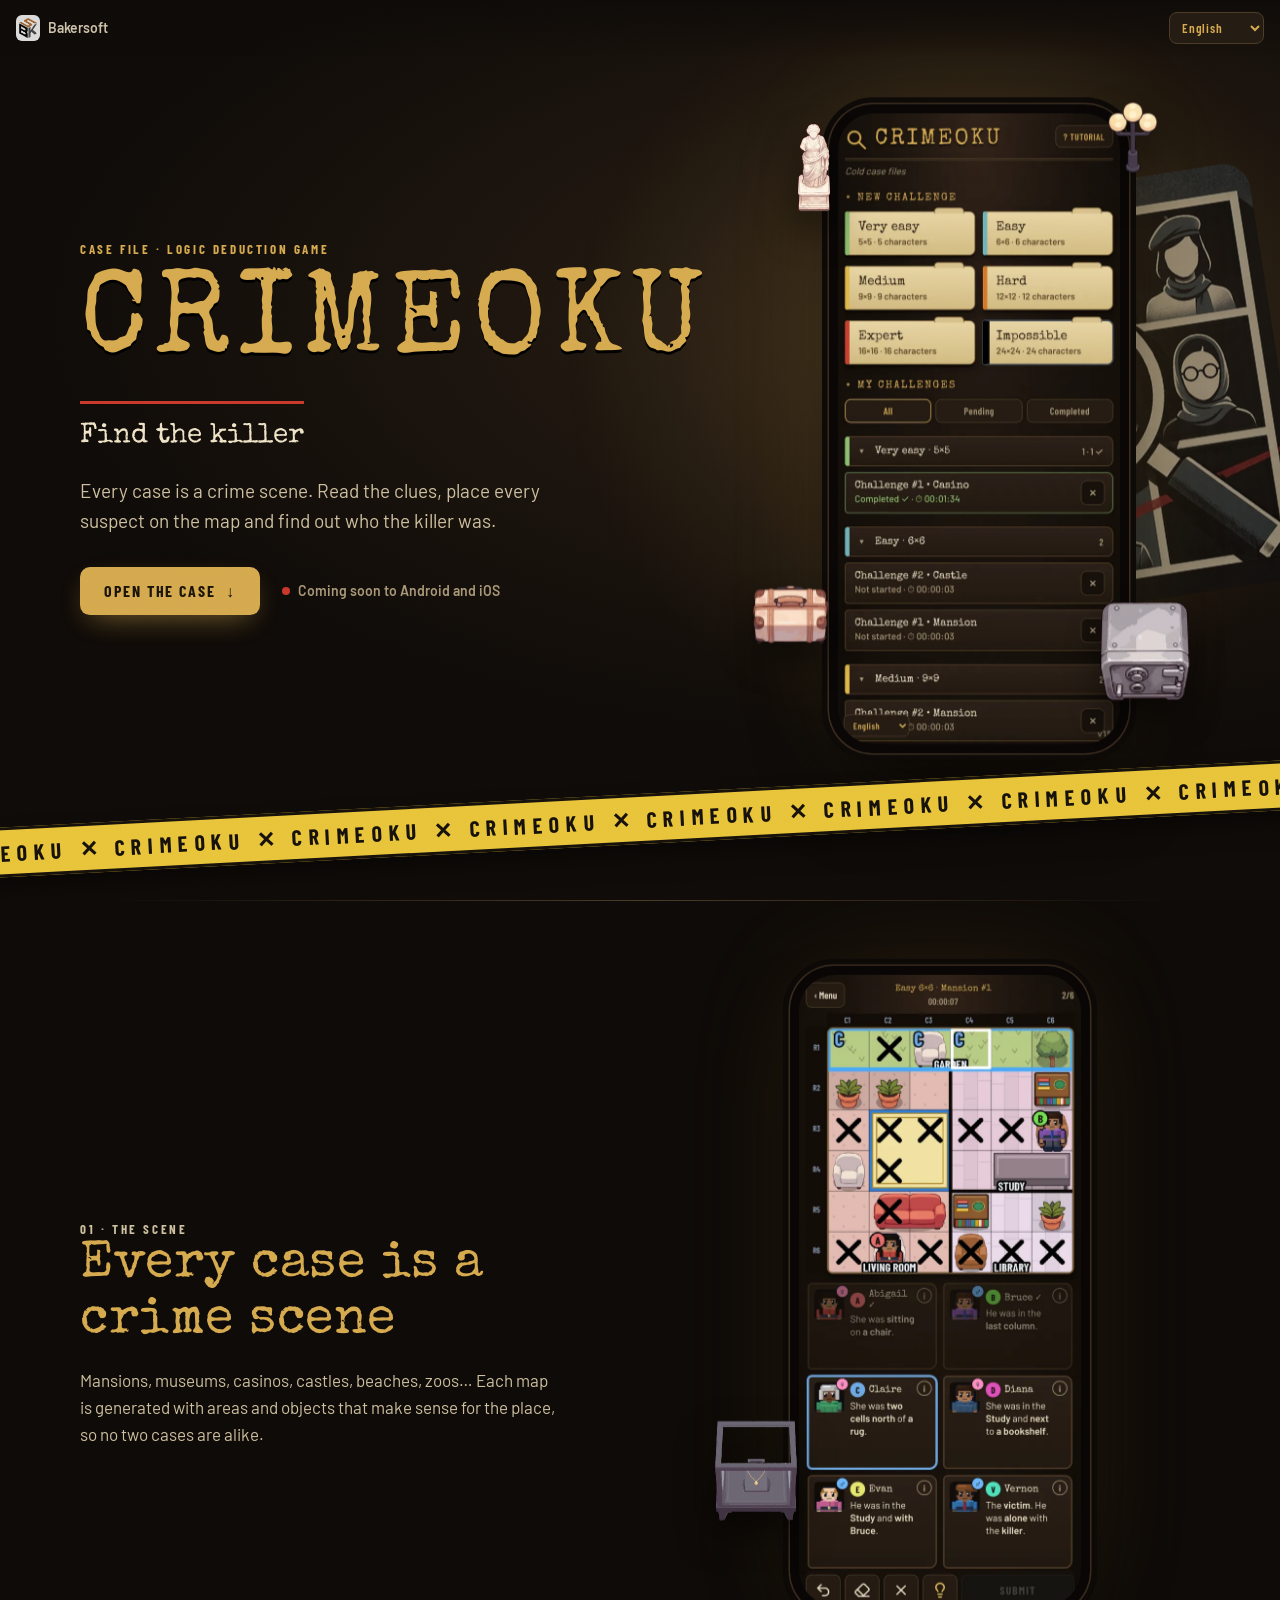
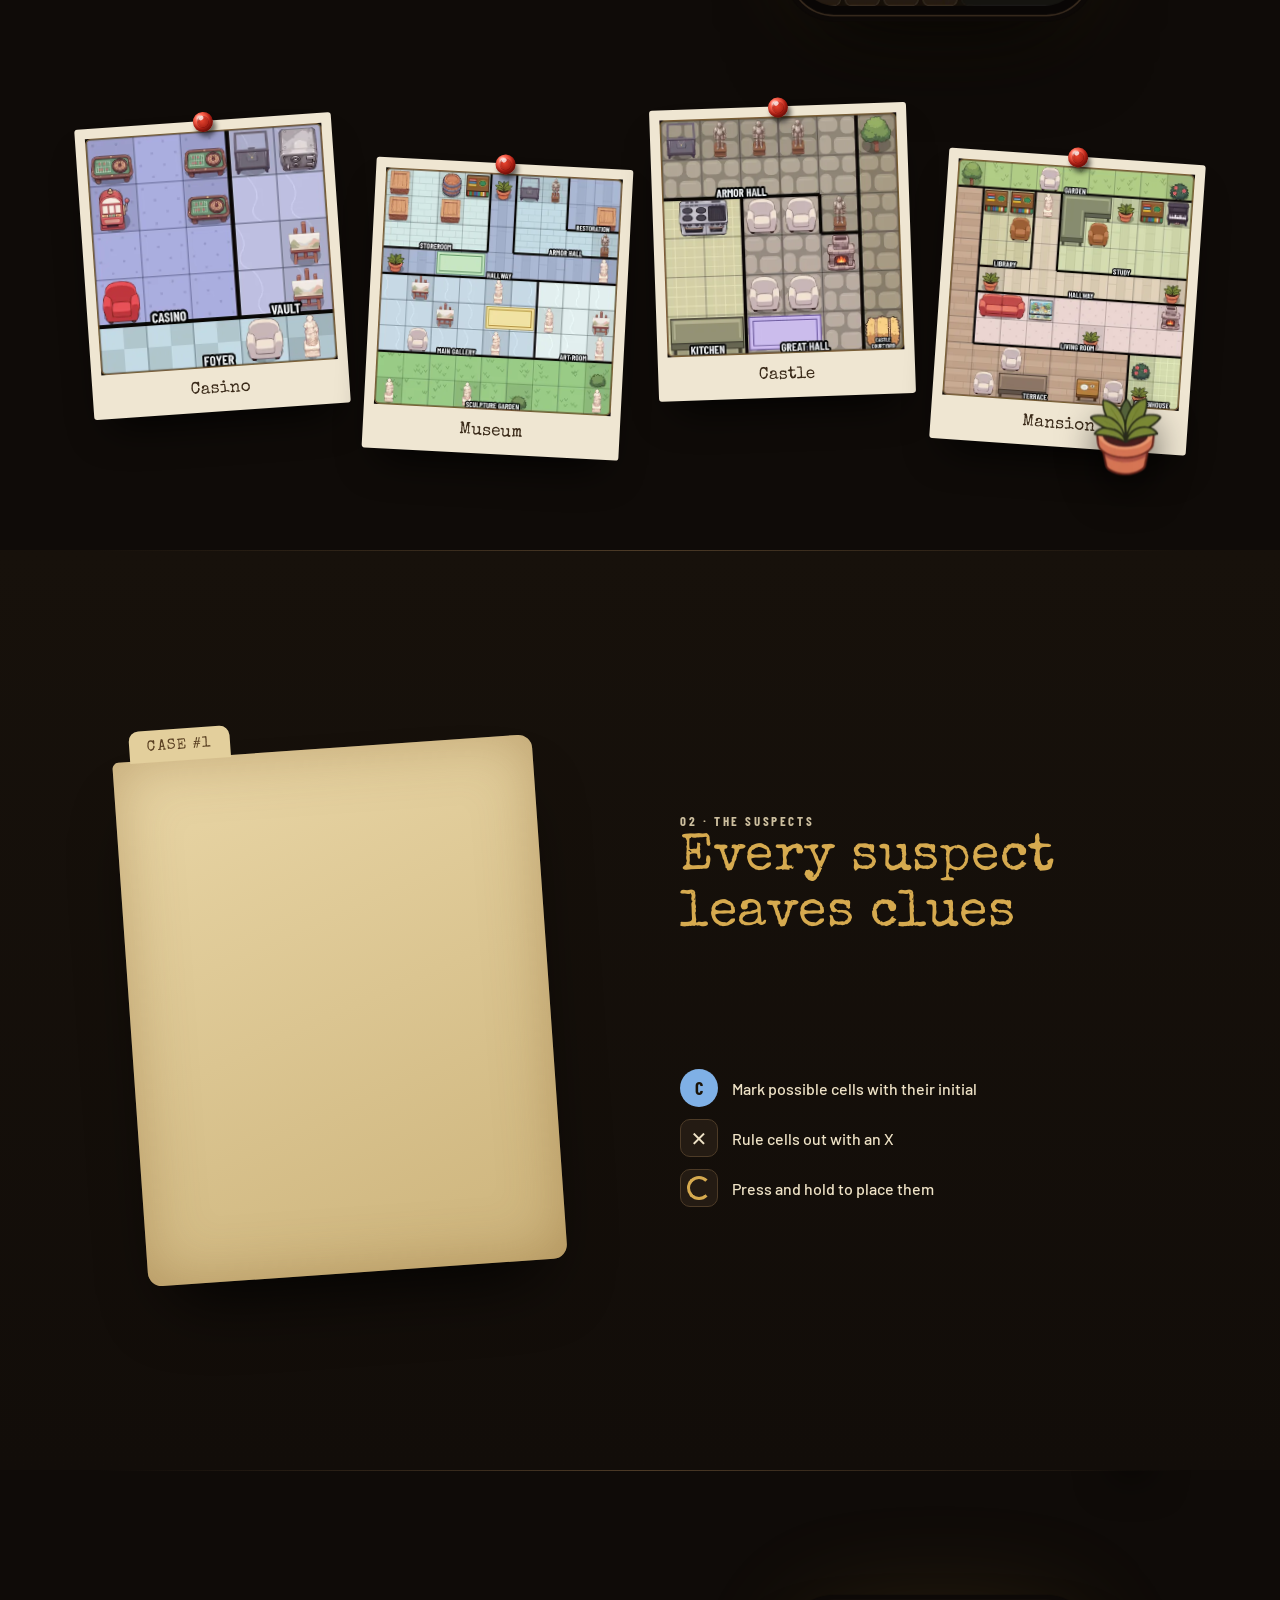
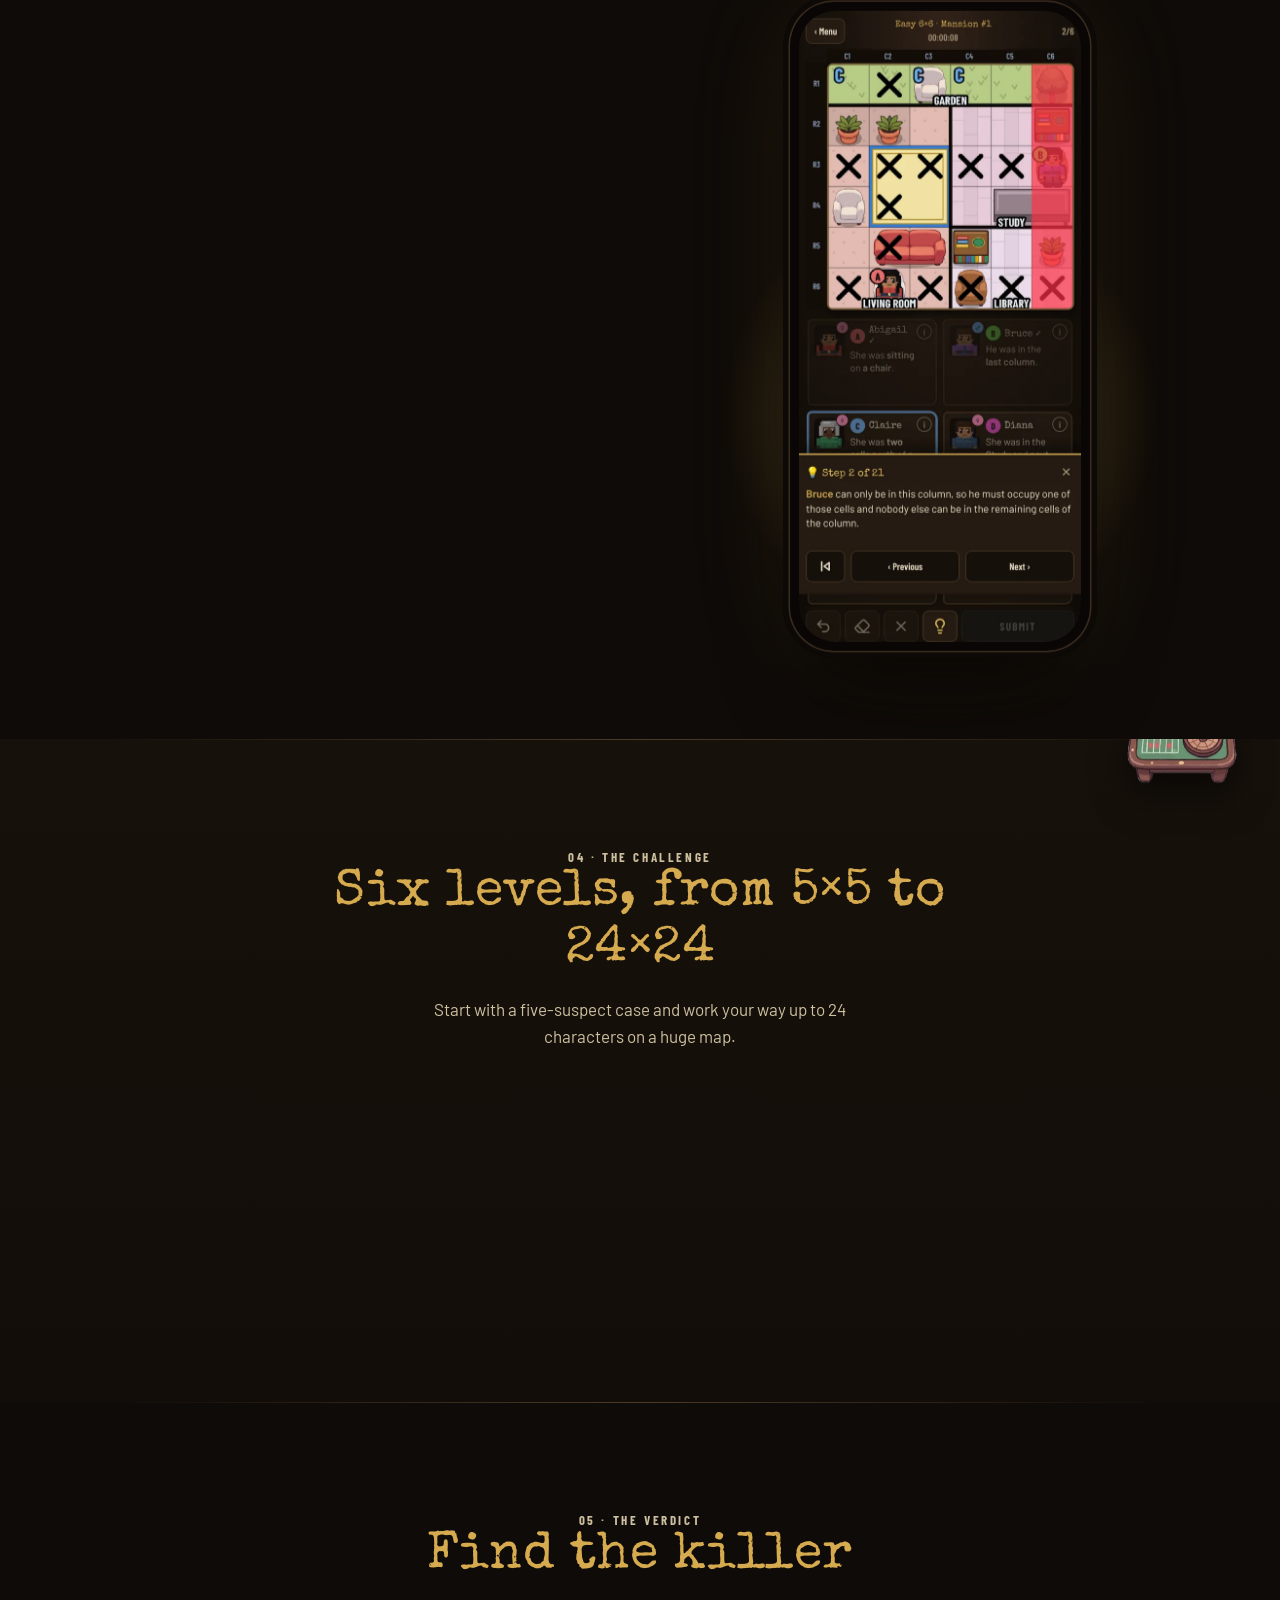
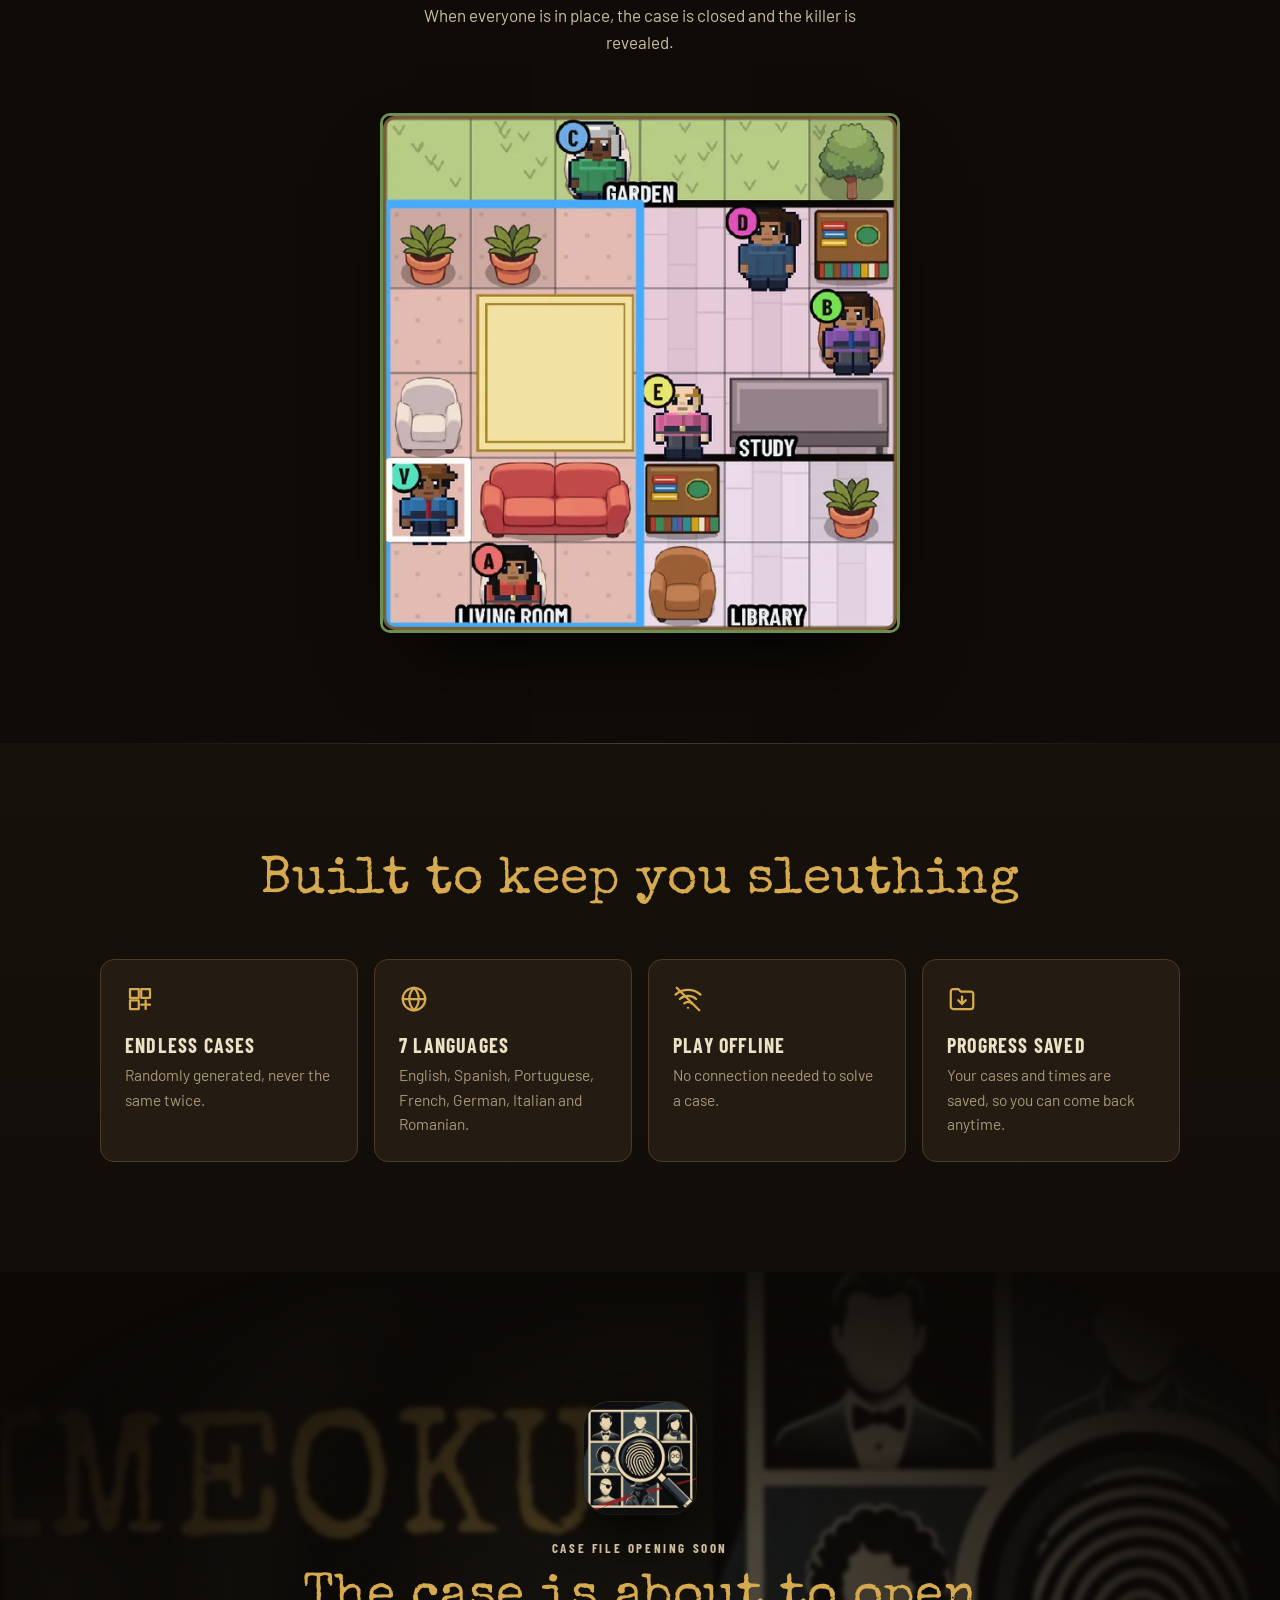
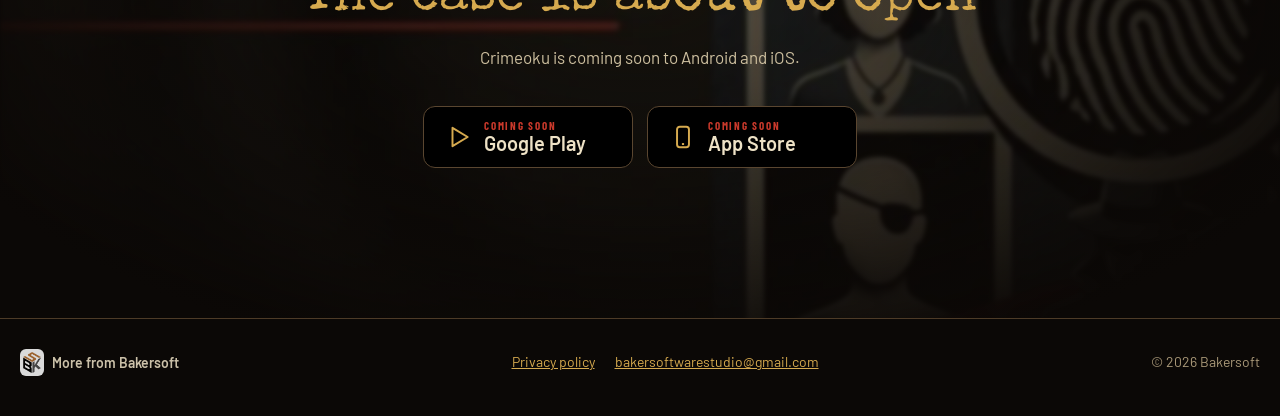
==== crimeoku/index.html @ b763c0f4 "Quitar viewport-fit=cover (probar que Safari no deje el contenido bajo la zona de la cámara) Co-Auth" ====
<!doctype html>
<html lang="en" data-tk="t.land">
<head>
<meta charset="utf-8">
<meta name="viewport" content="width=device-width,initial-scale=1,minimum-scale=1,maximum-scale=1,user-scalable=no">
<title>Crimeoku — Find the killer</title>
<meta name="description" content="Crimeoku is a logic deduction game: every case is a crime scene. Read the clues, place every suspect on the map and find the killer. Coming soon to Android and iOS.">
<meta name="theme-color" content="#0f0b08">
<meta property="og:title" content="Crimeoku — Find the killer">
<meta property="og:description" content="A logic deduction game where every case is a crime scene. Coming soon to Android and iOS.">
<meta property="og:image" content="https://baker-software-studio.github.io/img/crimeoku-banner-clean.jpg">
<meta property="og:type" content="website">
<link rel="icon" href="../img/crimeoku-icon-64.png" type="image/png">
<link rel="apple-touch-icon" href="../img/crimeoku-icon.png">
<link rel="preconnect" href="https://fonts.googleapis.com">
<link rel="preconnect" href="https://fonts.gstatic.com" crossorigin>
<link href="https://fonts.googleapis.com/css2?family=Special+Elite&family=Barlow:wght@400;500;600&family=Barlow+Condensed:wght@600;700&display=swap" rel="stylesheet">
<link rel="stylesheet" href="landing.css?v=13">
<script src="i18n.js"></script>
<script src="../lang.js"></script>
</head>
<body>

<header class="bar">
  <a class="home" href="../"><img src="../img/bakersoft-cube-256.png" width="22" height="26" alt="">Bakersoft</a>
  <select id="selLang" class="lang" aria-label="Language / Idioma"></select>
</header>

<!-- ============ PORTADA ============ -->
<section class="hero" id="top">
  <div class="px glow" data-depth="-.15" aria-hidden="true"></div>
  <div class="hero-in">
    <div class="hero-copy">
      <p class="kick rv" data-k="h.kick">Case file · Logic deduction game</p>
      <h1 class="logo rv" style="--d:.1s">CRIMEOKU</h1>
      <p class="slogan rv" style="--d:.2s" data-k="cr.tag">Find the killer</p>
      <p class="lead rv" style="--d:.3s" data-k="h.lead">Every case is a crime scene. Read the clues, place every suspect on the map and find out who the killer was.</p>
      <div class="hero-act rv" style="--d:.4s">
        <a class="btn gold" href="#scene"><span data-k="h.cta">Open the case</span> <span aria-hidden="true">↓</span></a>
        <span class="soon-dot" data-k="h.soon">Coming soon to Android and iOS</span>
      </div>
    </div>
    <div class="hero-art">
      <div class="px" data-depth=".12"><img class="art rv z" src="img/icon-art.webp" width="512" height="512" alt=""></div>
      <div class="px" data-depth="-.06"><div class="phone rv up" style="--d:.15s"><img data-img="img/{l}/menu.webp" width="390" height="844" alt="Crimeoku"></div></div>
      <div class="px fl f1" data-depth=".45" aria-hidden="true"><img class="rv drop" style="--d:.5s" src="img/spr/estatua.webp" alt=""></div>
      <div class="px fl f2" data-depth=".3" aria-hidden="true"><img class="rv drop" style="--d:.65s" src="img/spr/cajafuerte.webp" alt=""></div>
      <div class="px fl f3" data-depth=".6" aria-hidden="true"><img class="rv drop" style="--d:.8s" src="img/spr/maleta.webp" alt=""></div>
      <div class="px fl f4" data-depth=".25" aria-hidden="true"><img class="rv drop" style="--d:.95s" src="img/spr/farol.webp?v=3" alt=""></div>
    </div>
  </div>
  <div class="px tape-wrap" data-depth=".08" aria-hidden="true"><div class="tape"><div class="tape-run"><span>CRIMEOKU ✕ CRIMEOKU ✕ CRIMEOKU ✕ CRIMEOKU ✕ CRIMEOKU ✕ CRIMEOKU ✕ CRIMEOKU ✕ CRIMEOKU ✕ </span><span>CRIMEOKU ✕ CRIMEOKU ✕ CRIMEOKU ✕ CRIMEOKU ✕ CRIMEOKU ✕ CRIMEOKU ✕ CRIMEOKU ✕ CRIMEOKU ✕ </span></div></div></div>
</section>

<!-- ============ 01 · LA ESCENA ============ -->
<section class="sec" id="scene">
  <div class="split">
    <div class="copy">
      <p class="num rv" data-k="s1.k">01 · The scene</p>
      <h2 class="rv" style="--d:.1s" data-k="s1.h">Every case is a crime scene</h2>
      <p class="rv" style="--d:.2s" data-k="s1.p">Mansions, museums, casinos, castles, beaches, zoos… Each map is generated with areas and objects that make sense for the place, so no two cases are alike.</p>
    </div>
    <div class="visual">
      <div class="px" data-depth="-.05"><div class="phone rv r"><img data-img="img/{l}/play.webp" width="390" height="844" alt="" loading="lazy"></div></div>
      <div class="px fl f5" data-depth=".4" aria-hidden="true"><img class="rv drop" style="--d:.3s" src="img/spr/vitrina.webp" alt=""></div>
      <div class="px fl f6" data-depth=".55" aria-hidden="true"><img class="rv drop" style="--d:.45s" src="img/spr/planta.webp" alt=""></div>
    </div>
  </div>

  <div class="board-wall">
    <svg class="thread" aria-hidden="true"><path pathLength="1"/><path pathLength="1"/><path pathLength="1"/></svg>
    <figure class="px polaroid p1" data-depth=".08"><div class="rv drop"><i class="pin"></i><img data-img="img/{l}/venue-casino.webp" width="480" height="480" alt="" loading="lazy"><figcaption data-k="v0">Casino</figcaption></div></figure>
    <figure class="px polaroid p2" data-depth="-.04"><div class="rv drop" style="--d:.12s"><i class="pin"></i><img data-img="img/{l}/venue-museo.webp" width="480" height="480" alt="" loading="lazy"><figcaption data-k="v1">Museum</figcaption></div></figure>
    <figure class="px polaroid p3" data-depth=".12"><div class="rv drop" style="--d:.24s"><i class="pin"></i><img data-img="img/{l}/venue-castillo.webp" width="480" height="480" alt="" loading="lazy"><figcaption data-k="v2">Castle</figcaption></div></figure>
    <figure class="px polaroid p4" data-depth="-.02"><div class="rv drop" style="--d:.36s"><i class="pin"></i><img data-img="img/{l}/venue-mansion9.webp" width="480" height="480" alt="" loading="lazy"><figcaption data-k="v3">Mansion</figcaption></div></figure>
  </div>
</section>

<!-- ============ 02 · LOS SOSPECHOSOS ============ -->
<section class="sec dark" id="suspects">
  <div class="split rev">
    <div class="copy">
      <p class="num rv" data-k="s2.k">02 · The suspects</p>
      <h2 class="rv" style="--d:.1s" data-k="s2.h">Every suspect leaves clues</h2>
      <p class="rv" style="--d:.2s" data-k="s2.p">Each character has their own clues. Place them on the map: nobody shares a row or a column, and the victim was alone with the killer.</p>
      <ul class="notes">
        <li class="rv l" style="--d:.3s"><b class="ini">C</b><span data-k="n1">Mark possible cells with their initial</span></li>
        <li class="rv l" style="--d:.42s"><b class="ex">✕</b><span data-k="n2">Rule cells out with an X</span></li>
        <li class="rv l" style="--d:.54s"><b class="hold"></b><span data-k="n3">Press and hold to place them</span></li>
      </ul>
    </div>
    <div class="visual folder-wrap">
      <div class="folder rv z" aria-hidden="true"><span class="folder-tab">CASE #1</span></div>
      <div class="px cardx c1" data-depth=".1"><img class="rv r" style="--d:.15s" data-img="img/{l}/card-0.webp" width="346" height="250" alt="" loading="lazy"></div>
      <div class="px cardx c2" data-depth=".22"><img class="rv l" style="--d:.3s" data-img="img/{l}/card-1.webp" width="346" height="250" alt="" loading="lazy"></div>
      <div class="px cardx c3" data-depth=".34"><img class="rv r" style="--d:.45s" data-img="img/{l}/card-2.webp" width="346" height="250" alt="" loading="lazy"></div>
      <div class="px cardx c4" data-depth=".46"><img class="rv l" style="--d:.6s" data-img="img/{l}/card-3.webp" width="346" height="250" alt="" loading="lazy"></div>
    </div>
  </div>
</section>

<!-- ============ 03 · EL RAZONAMIENTO ============ -->
<section class="sec" id="reasoning">
  <div class="split">
    <div class="copy">
      <p class="num rv" data-k="s3.k">03 · The reasoning</p>
      <h2 class="rv" style="--d:.1s" data-k="s3.h">Deduce, don’t guess</h2>
      <p class="rv" style="--d:.2s" data-k="s3.p">Every case has a single solution you can reach by logic alone. If you get stuck, the step-by-step hints show you the reasoning, one deduction at a time.</p>
    </div>
    <div class="visual">
      <div class="px bulb-glow" data-depth="-.2" aria-hidden="true"></div>
      <div class="px" data-depth="-.04"><div class="phone rv up"><img data-img="img/{l}/hint.webp" width="390" height="844" alt="" loading="lazy"></div></div>
      <div class="px fl f7" data-depth=".5" aria-hidden="true"><img class="rv drop" style="--d:.3s" src="img/spr/microscopio.webp" alt=""></div>
      <div class="px fl f8" data-depth=".35" aria-hidden="true"><img class="rv drop" style="--d:.45s" src="img/spr/caballete.webp" alt=""></div>
    </div>
  </div>
</section>

<!-- ============ 04 · EL DESAFÍO ============ -->
<section class="sec dark" id="levels">
  <div class="center-copy">
    <p class="num rv" data-k="s4.k">04 · The challenge</p>
    <h2 class="rv" style="--d:.1s" data-k="s4.h">Six levels, from 5×5 to 24×24</h2>
    <p class="rv" style="--d:.2s" data-k="s4.p">Start with a five-suspect case and work your way up to 24 characters on a huge map.</p>
  </div>
  <div class="levels">
    <div class="lv rv up" style="--lc:#8cbf6f;--d:.05s"><b data-k="lv0">Very easy</b><small data-k="lv0.s">5×5 · 5 characters</small></div>
    <div class="lv rv up" style="--lc:#6fb3b8;--d:.15s"><b data-k="lv1">Easy</b><small data-k="lv1.s">6×6 · 6 characters</small></div>
    <div class="lv rv up" style="--lc:#e0b84a;--d:.25s"><b data-k="lv2">Medium</b><small data-k="lv2.s">9×9 · 9 characters</small></div>
    <div class="lv rv up" style="--lc:#d4772b;--d:.35s"><b data-k="lv3">Hard</b><small data-k="lv3.s">12×12 · 12 characters</small></div>
    <div class="lv rv up" style="--lc:#c8402f;--d:.45s"><b data-k="lv4">Expert</b><small data-k="lv4.s">16×16 · 16 characters</small></div>
    <div class="lv rv up" style="--lc:#000;--d:.55s"><b data-k="lv5">Impossible</b><small data-k="lv5.s">24×24 · 24 characters</small></div>
  </div>
  <div class="px fl f9" data-depth=".5" aria-hidden="true"><img class="rv drop" src="img/spr/tragamonedas.webp" alt=""></div>
  <div class="px fl f10" data-depth=".3" aria-hidden="true"><img class="rv drop" style="--d:.2s" src="img/spr/ruleta.webp" alt=""></div>
  <div class="px fl f11" data-depth=".4" aria-hidden="true"><img class="rv drop" style="--d:.35s" src="img/spr/armadura.webp" alt=""></div>
</section>

<!-- ============ 05 · EL VEREDICTO ============ -->
<section class="sec" id="verdict">
  <div class="center-copy">
    <p class="num rv" data-k="s5.k">05 · The verdict</p>
    <h2 class="rv" style="--d:.1s" data-k="s5.h">Find the killer</h2>
    <p class="rv" style="--d:.2s" data-k="s5.p">When everyone is in place, the case is closed and the killer is revealed.</p>
  </div>
  <div class="verdict rv z" id="verdictBox">
    <img class="vboard" data-img="img/{l}/board-full.webp" width="600" height="600" alt="" loading="lazy">
    <div class="killer"><small data-k="st.killer">The killer was</small><b data-k="st.name">Abigail</b></div>
    <div class="stamp"><span data-k="st.solved">SOLVED</span></div>
  </div>
</section>

<!-- ============ CARACTERÍSTICAS ============ -->
<section class="sec dark" id="features">
  <div class="center-copy"><h2 class="rv" data-k="s6.h">Built to keep you sleuthing</h2></div>
  <div class="feats">
    <div class="feat rv up" style="--d:.05s"><svg viewBox="0 0 24 24" aria-hidden="true"><path d="M4 4h7v7H4zM13 4h7v7h-7zM4 13h7v7H4z"/><path d="M16.5 13v7M13 16.5h7"/></svg><h3 data-k="f1.h">Endless cases</h3><p data-k="f1.p">Randomly generated, never the same twice.</p></div>
    <div class="feat rv up" style="--d:.15s"><svg viewBox="0 0 24 24" aria-hidden="true"><circle cx="12" cy="12" r="9"/><path d="M3 12h18M12 3c2.5 2.6 3.8 5.6 3.8 9s-1.3 6.4-3.8 9c-2.5-2.6-3.8-5.6-3.8-9S9.5 5.6 12 3z"/></svg><h3 data-k="f2.h">7 languages</h3><p data-k="f2.p">English, Spanish, Portuguese, French, German, Italian and Romanian.</p></div>
    <div class="feat rv up" style="--d:.25s"><svg viewBox="0 0 24 24" aria-hidden="true"><path d="M2 8.5a15 15 0 0 1 20 0M5.5 12a10 10 0 0 1 13 0M9 15.5a5 5 0 0 1 6 0"/><path d="M12 19h.01"/><path d="M3 3l18 18"/></svg><h3 data-k="f3.h">Play offline</h3><p data-k="f3.p">No connection needed to solve a case.</p></div>
    <div class="feat rv up" style="--d:.35s"><svg viewBox="0 0 24 24" aria-hidden="true"><path d="M3 6a2 2 0 0 1 2-2h4l2 2h8a2 2 0 0 1 2 2v10a2 2 0 0 1-2 2H5a2 2 0 0 1-2-2z"/><path d="M12 10v6M9 13l3 3 3-3"/></svg><h3 data-k="f4.h">Progress saved</h3><p data-k="f4.p">Your cases and times are saved, so you can come back anytime.</p></div>
  </div>
</section>

<!-- ============ DESCARGA ============ -->
<section class="cta" id="get">
  <div class="px cta-bg" data-depth=".2" aria-hidden="true"></div>
  <div class="cta-in">
    <img class="cta-icon rv z" src="../img/crimeoku-icon.png" width="112" height="112" alt="">
    <p class="kick rv" style="--d:.1s" data-k="cta.k">Case file opening soon</p>
    <h2 class="rv" style="--d:.2s" data-k="cta.h">The case is about to open</h2>
    <p class="rv" style="--d:.3s" data-k="cta.p">Crimeoku is coming soon to Android and iOS.</p>
    <div class="stores">
      <span class="store rv up" style="--d:.4s" aria-disabled="true"><svg viewBox="0 0 24 24" aria-hidden="true"><path d="M6 3.5v17l14-8.5z"/></svg><span><small data-k="cta.soon">Coming soon</small><b>Google Play</b></span></span>
      <span class="store rv up" style="--d:.52s" aria-disabled="true"><svg viewBox="0 0 24 24" aria-hidden="true"><rect x="6.5" y="2.5" width="11" height="19" rx="2.5"/><path d="M11 18.5h2"/></svg><span><small data-k="cta.soon">Coming soon</small><b>App Store</b></span></span>
    </div>
  </div>
</section>

<footer class="foot">
  <a class="home" href="../"><img src="../img/bakersoft-cube-256.png" width="20" height="23" alt=""><span data-k="foot.back">More from Bakersoft</span></a>
  <nav>
    <a href="privacy/" data-k="cr.priv">Privacy policy</a>
    <a href="mailto:bakersoftwarestudio@gmail.com">bakersoftwarestudio@gmail.com</a>
  </nav>
  <span>© 2026 Bakersoft</span>
</footer>

<script src="landing.js?v=12"></script>
</body>
</html>
---- crimeoku/landing.css ----
/* Landing de Crimeoku — misma identidad que el juego: fondo de madera oscura, dorado, crema y rojo */
:root{
  --bg:#0f0b08;--bg2:#17110b;--panel:#241b13;--line:#4d3b27;
  --ink:#eee2c6;--muted:#a99878;--gold:#d6aa4f;--red:#c9392b;--paper:#e6d3a3;--paper-ink:#2a1d10;
  --fh:'Special Elite','Courier New',monospace;--fb:'Barlow',system-ui,sans-serif;--fc:'Barlow Condensed','Arial Narrow',sans-serif;
  color-scheme:dark;
}
*{box-sizing:border-box}
html{-webkit-text-size-adjust:100%;scroll-behavior:smooth;touch-action:pan-x pan-y}
body{touch-action:pan-x pan-y}
body{margin:0;background:var(--bg);color:var(--ink);font:400 17px/1.6 var(--fb);overflow-x:hidden}
img{display:block;max-width:100%;height:auto}
a{color:var(--gold)}
/* grano de papel sobre todo el sitio */
body::before{content:"";position:fixed;inset:0;pointer-events:none;z-index:50;opacity:.06;mix-blend-mode:overlay;
  background-image:url("data:image/svg+xml,%3Csvg xmlns='http://www.w3.org/2000/svg' width='160' height='160'%3E%3Cfilter id='n'%3E%3CfeTurbulence type='fractalNoise' baseFrequency='.85' numOctaves='3' stitchTiles='stitch'/%3E%3C/filter%3E%3Crect width='100%25' height='100%25' filter='url(%23n)'/%3E%3C/svg%3E")}

/* Barra superior */
.bar{position:fixed;top:0;left:0;right:0;z-index:40;display:flex;justify-content:space-between;align-items:center;gap:12px;padding:12px max(16px,env(safe-area-inset-left));
  background:linear-gradient(rgba(15,11,8,.92),rgba(15,11,8,0));pointer-events:none}
.bar>*{pointer-events:auto}
.home{display:inline-flex;align-items:center;gap:8px;color:var(--ink);text-decoration:none;font:600 14px var(--fb);opacity:.85}
.home:hover{opacity:1}
.home img{background:#fff;border-radius:6px;padding:3px;width:24px;height:auto}
.lang{font:600 13px var(--fc);letter-spacing:.06em;color:var(--gold);background:var(--panel);border:1px solid var(--line);border-radius:8px;padding:6px 8px;cursor:pointer}

/* Capas: .px recibe el desplazamiento de parallax (--py); el hijo .rv la animación de aparición */
.px{transform:translate3d(0,var(--py,0px),0);will-change:transform}
.rv{--p:1;--q:calc(1 - var(--p));opacity:var(--p);transform:translateY(calc(var(--q) * 42px))}
.rv.l{transform:translateX(calc(var(--q) * -70px))}
.rv.r{transform:translateX(calc(var(--q) * 70px))}
.rv.z{transform:scale(calc(.86 + .14 * var(--p)))}
.rv.up{transform:translateY(calc(var(--q) * 70px))}
.rv.drop{transform:translateY(calc(var(--q) * -50px)) rotate(calc(var(--q) * -12deg)) scale(calc(.8 + .2 * var(--p)))}

/* Teléfono */
.phone{width:min(300px,68vw);aspect-ratio:390/844;border-radius:44px;padding:9px;background:#090605;
  box-shadow:0 0 0 1.5px #3a2c1f,0 0 0 7px #0d0907,0 50px 90px -30px rgba(0,0,0,.9),0 0 120px -20px rgba(214,170,79,.18)}
.phone img{width:100%;height:100%;object-fit:cover;border-radius:36px;background:#15100b}

/* Sprites flotantes */
.fl{position:absolute;z-index:3;pointer-events:none}
.fl img{width:100%;filter:drop-shadow(0 18px 18px rgba(0,0,0,.55))}

/* ---------- Portada ---------- */
.hero{position:relative;min-height:100svh;overflow:clip;display:flex;align-items:center;padding:96px 20px 140px;
  background:radial-gradient(120% 80% at 75% 35%,#2a1f14 0,var(--bg) 60%)}
.glow{position:absolute;inset:-10% -10% auto auto;width:80vw;height:80vw;max-width:900px;max-height:900px;border-radius:50%;
  background:radial-gradient(circle,rgba(214,170,79,.16),transparent 62%);pointer-events:none}
.hero-in{position:relative;width:100%;max-width:1120px;margin:0 auto;display:grid;grid-template-columns:1fr;gap:48px;align-items:center}
.kick{font:700 13px var(--fc);letter-spacing:.2em;text-transform:uppercase;color:var(--gold);margin:0 0 14px}
.logo{font:400 clamp(54px,11vw,118px)/.95 var(--fh);letter-spacing:.06em;color:var(--gold);margin:0;text-shadow:0 3px 0 #000}
.slogan{display:inline-block;font:400 clamp(20px,3vw,28px)/1.2 var(--fh);color:var(--ink);margin:18px 0 22px;padding-top:16px;border-top:3px solid var(--red)}
.lead{color:#cdbf9f;max-width:46ch;margin:0 0 30px;font-size:clamp(17px,2vw,19px)}
.hero-act{display:flex;flex-wrap:wrap;align-items:center;gap:14px 22px}
.btn{display:inline-flex;align-items:center;gap:10px;text-decoration:none;font:700 16px var(--fc);letter-spacing:.12em;text-transform:uppercase;padding:14px 24px;border-radius:10px}
.btn.gold{background:var(--gold);color:#1b1409;box-shadow:0 10px 30px -10px rgba(214,170,79,.6)}
.btn.gold:hover{background:#e3bb63}
.soon-dot{display:inline-flex;align-items:center;gap:8px;font:600 14px var(--fb);color:var(--muted)}
.soon-dot::before{content:"";width:8px;height:8px;border-radius:50%;background:var(--red);box-shadow:0 0 0 0 rgba(201,57,43,.7);animation:pulse 2s infinite}
@keyframes pulse{70%{box-shadow:0 0 0 10px rgba(201,57,43,0)}100%{box-shadow:0 0 0 0 rgba(201,57,43,0)}}
.hero-art{position:relative;display:grid;place-items:center;min-height:540px}
.hero-art>.px{grid-area:1/1}
.art{width:min(420px,84vw);border-radius:28px;transform-origin:center;opacity:.55;rotate:-9deg;translate:22% -6%;filter:saturate(.8)}
.art.in{opacity:.55}
.f1{width:96px;left:2%;top:4%}
.f2{width:110px;right:0;bottom:6%}
.f3{width:84px;left:-2%;bottom:14%}
.f4{width:80px;right:6%;top:0}
.tape-wrap{position:absolute;left:-5%;right:-5%;bottom:56px;z-index:4;pointer-events:none}
.tape{rotate:-3deg;background:#e8c43a;color:#16110a;border-block:3px solid #16110a;box-shadow:0 14px 30px -10px rgba(0,0,0,.7);overflow:hidden;white-space:nowrap}
.tape-run{display:inline-flex;animation:tape 40s linear infinite}
.tape-run span{font:700 22px/44px var(--fc);letter-spacing:.3em;padding-right:.3em}
@keyframes tape{to{transform:translateX(-50%)}}
@media (min-width:900px){
  .hero-in{grid-template-columns:1.05fr 1fr}
  .hero-art{min-height:640px}
}

/* ---------- Secciones ---------- */
.sec{position:relative;padding:110px 20px;overflow:clip;background:var(--bg)}
.sec.dark{background:linear-gradient(var(--bg2),#120d09)}
.sec::before{content:"";position:absolute;left:50%;top:0;width:min(1080px,90%);height:1px;translate:-50% 0;background:linear-gradient(90deg,transparent,var(--line),transparent)}
.split{max-width:1120px;margin:0 auto;display:grid;grid-template-columns:1fr;gap:56px;align-items:center}
.num{font:700 13px var(--fc);letter-spacing:.2em;text-transform:uppercase;color:var(--red);margin:0 0 12px}
h2{font:400 clamp(32px,5vw,52px)/1.08 var(--fh);color:var(--gold);margin:0 0 18px;letter-spacing:.01em}
.copy p,.center-copy p{color:#cdbf9f;max-width:48ch;margin:0}
.visual{position:relative;display:grid;place-items:center;min-height:560px}
.visual>.px{grid-area:1/1}
@media (min-width:900px){
  .split{grid-template-columns:1fr 1fr;gap:80px}
  .split.rev .copy{order:2}
}
.f5{width:110px;left:4%;top:8%}
.f6{width:86px;right:6%;bottom:10%}
.f7{width:96px;right:4%;top:10%}
.f8{width:100px;left:2%;bottom:6%}

/* Pared de evidencias (tableros de distintos escenarios) */
.board-wall{position:relative;max-width:1120px;margin:90px auto 0;display:grid;grid-template-columns:repeat(2,1fr);gap:34px 22px;padding:0 4px}
.thread{position:absolute;left:0;top:0;width:100%;height:100%;z-index:2;pointer-events:none;overflow:visible}
/* hilo de lana roja: pathLength=1 para animar el trazo */
/* hilo de lana roja: pathLength=1; --t1..--t3 (0→1) los escribe landing.js según el scroll */
.thread path{fill:none;stroke:#c9392b;stroke-width:2.4;stroke-linecap:round;stroke-dasharray:1;filter:drop-shadow(0 2px 1.5px rgba(0,0,0,.55))}
.thread path:nth-child(1){stroke-dashoffset:calc(1 - var(--t1,1))}.thread path:nth-child(2){stroke-dashoffset:calc(1 - var(--t2,1))}.thread path:nth-child(3){stroke-dashoffset:calc(1 - var(--t3,1))}
/* chinche roja clavada en el corcho: cabeza redonda con brillo, sombra y aguja */
.pin{position:absolute;left:50%;top:-9px;width:20px;height:20px;translate:-50% 0;z-index:3;border-radius:50%;background:radial-gradient(circle at 34% 30%,#ffd3c9 0 8%,#ff6a55 22%,#d02a1b 55%,#7d1209 100%);box-shadow:inset -2px -3px 4px rgba(60,0,0,.55),3px 5px 5px rgba(0,0,0,.55)}
.pin::before{content:"";position:absolute;inset:5px;border-radius:50%;background:radial-gradient(circle at 40% 35%,#e8442f,#9c1a0f);box-shadow:0 0 0 1px rgba(80,0,0,.35)}
.pin::after{content:"";position:absolute;left:34%;top:18%;width:26%;height:20%;border-radius:50%;background:rgba(255,255,255,.75);rotate:-30deg}
.polaroid{margin:0;position:relative;z-index:1}
.polaroid>div{background:#efe6d2;padding:10px 10px 0;border-radius:3px;box-shadow:0 24px 40px -18px rgba(0,0,0,.9)}
.polaroid img{width:100%;aspect-ratio:1;object-fit:cover;background:#1d150e}
.polaroid figcaption{font:400 17px/44px var(--fh);color:#3a2a19;text-align:center}
.p1>div{rotate:-4deg}.p2>div{rotate:3deg}.p3>div{rotate:-2deg}.p4>div{rotate:4deg}
.polaroid>div.rv.drop{transform:translateY(calc(var(--q) * -70px)) rotate(calc(var(--q) * 10deg)) scale(calc(.9 + .1 * var(--p)))}
@media (min-width:900px){.board-wall{grid-template-columns:repeat(4,1fr);gap:28px}}

/* Sospechosos: carpeta y cards */
.notes{list-style:none;padding:0;margin:28px 0 0;display:grid;gap:12px}
.notes li{display:flex;align-items:center;gap:14px;font:500 16px var(--fb);color:var(--ink)}
.notes b{flex:none;width:38px;height:38px;border-radius:10px;display:grid;place-items:center;background:var(--panel);border:1px solid var(--line)}
.notes .ini{font:700 18px var(--fc);color:#1b1409;background:#7fb0e6;border-radius:50%;border:0}
.notes .ex{font:700 20px var(--fb);color:var(--ink)}
.notes .hold{position:relative}
.notes .hold::after{content:"";width:18px;height:18px;border-radius:50%;border:3px solid var(--gold);border-right-color:transparent;animation:spin 1.4s linear infinite}
@keyframes spin{to{transform:rotate(360deg)}}
.folder-wrap{min-height:700px}
.folder{grid-area:1/1;width:min(420px,88vw);aspect-ratio:4/5;background:linear-gradient(160deg,#e9d6a6,#cdb47c);border-radius:6px 14px 14px 14px;position:relative;rotate:-4deg;
  box-shadow:inset 0 0 60px rgba(120,80,30,.35),0 40px 70px -30px rgba(0,0,0,.9)}
.folder.in{rotate:-4deg}
.folder-tab{position:absolute;left:18px;top:-30px;height:32px;padding:0 18px;border-radius:10px 10px 0 0;background:#e3cf9c;font:400 15px/34px var(--fh);color:#5a4022;letter-spacing:.08em}
.cardx{width:250px;z-index:2}
.cardx img{width:100%;filter:drop-shadow(0 22px 26px rgba(0,0,0,.6))}
.c1{translate:-53% -56%;rotate:-5deg}
.c2{translate:53% -44%;rotate:4deg}
.c3{translate:-53% 52%;rotate:-2deg}
.c4{translate:53% 62%;rotate:5deg}
@media (max-width:899px){
  .folder-wrap{display:flex;flex-direction:column;align-items:center;min-height:0;padding:10px 0 20px}
  .folder{display:none}
  .cardx{width:min(320px,84vw);margin-top:-14px}
  .cardx.c1{margin-top:0}
  .c1,.c3{translate:-5% 0}
  .c2,.c4{translate:5% 0}
}

/* Razonamiento */
.bulb-glow{width:min(520px,90vw);aspect-ratio:1;border-radius:50%;background:radial-gradient(circle,rgba(232,194,90,.28),transparent 60%);pointer-events:none}

/* Niveles */
.center-copy{max-width:760px;margin:0 auto;text-align:center}
.center-copy p{margin:0 auto}
.levels{position:relative;z-index:2;max-width:860px;margin:56px auto 0;display:grid;grid-template-columns:repeat(2,1fr);gap:14px}
.lv{position:relative;background:linear-gradient(#efdcae,#e1c98f);color:var(--paper-ink);border-radius:4px 10px 10px 10px;padding:16px 16px 14px 22px;box-shadow:0 14px 26px -14px rgba(0,0,0,.9);border-left:7px solid var(--lc)}
.lv::before{content:"";position:absolute;right:14px;top:-9px;width:46px;height:12px;border-radius:6px 6px 0 0;background:#e9d4a0}
.lv b{display:block;font:400 clamp(20px,2.6vw,25px)/1.15 var(--fh)}
.lv small{font:600 13px var(--fb);color:#6b5434}
@media (min-width:760px){.levels{grid-template-columns:repeat(3,1fr)}}
.f9{width:110px;left:3%;top:14%}
.f10{width:120px;right:3%;top:20%}
.f11{width:84px;right:5%;bottom:4%}
@media (max-width:899px){
  .f9,.f10{width:64px;top:auto;bottom:26px}
  .f9{left:6%}.f10{right:6%}
  .f11{display:none}
  #levels{padding-bottom:130px}
}

/* Veredicto: sello */
.verdict{position:relative;width:min(520px,92vw);margin:56px auto 0;border-radius:10px;overflow:hidden;border:3px solid #6f8f4e;box-shadow:0 40px 80px -30px rgba(0,0,0,.95)}
.verdict{--vg:1;--vs:1;--vso:1;--vk:1;translate:var(--shx,0px) var(--shy,0px)}
.vboard{width:100%;aspect-ratio:1;object-fit:cover;filter:grayscale(var(--vg)) brightness(calc(1 - .45 * var(--vg)))}
/* Todo el veredicto avanza (y retrocede) con el scroll: gris → sello → sacudón → nombre */
.killer{position:absolute;left:50%;top:9%;translate:-50% 0;text-align:center;background:rgba(18,13,9,.82);border:1px solid #6b5536;padding:8px 22px 6px;opacity:var(--vk);transform:translateY(calc((1 - var(--vk)) * -14px));white-space:nowrap}
.killer small{display:block;font:400 clamp(12px,2.4vw,16px) var(--fh);letter-spacing:.18em;text-transform:uppercase;color:#e9dcc0}
.killer b{font:400 clamp(28px,6vw,46px)/1.1 var(--fh);color:#f3e7cb}
.stamp{position:absolute;left:50%;top:52%;translate:-50% -50%;rotate:-14deg;opacity:var(--vso);transform:scale(var(--vs));pointer-events:none}
.stamp span{display:block;font:700 clamp(40px,10vw,78px)/1 var(--fc);letter-spacing:.06em;color:#d8382b;border:clamp(5px,1.1vw,8px) solid #d8382b;padding:.08em .22em .02em;border-radius:6px;background:rgba(216,56,43,.06);white-space:nowrap}

/* Características */
.feats{max-width:1080px;margin:50px auto 0;display:grid;grid-template-columns:1fr;gap:16px}
.feat{background:var(--panel);border:1px solid var(--line);border-radius:14px;padding:24px}
.feat svg{width:30px;height:30px;fill:none;stroke:var(--gold);stroke-width:1.8;stroke-linecap:round;stroke-linejoin:round;margin-bottom:12px}
.feat h3{font:700 20px var(--fc);letter-spacing:.06em;text-transform:uppercase;margin:0 0 6px;color:var(--ink)}
.feat p{margin:0;color:var(--muted);font-size:15.5px}
@media (min-width:640px){.feats{grid-template-columns:repeat(2,1fr)}}
@media (min-width:1000px){.feats{grid-template-columns:repeat(4,1fr)}}

/* Descarga */
.cta{position:relative;overflow:clip;padding:130px 20px 150px;text-align:center;background:#0b0806}
.cta-bg{position:absolute;inset:-25% 0;background:url(img/banner-bg.webp) center/cover;opacity:.35;filter:blur(2px)}
.cta::after{content:"";position:absolute;inset:0;background:radial-gradient(70% 70% at 50% 50%,transparent,#0b0806 85%);pointer-events:none}
.cta-in{position:relative;z-index:2;max-width:720px;margin:0 auto}
.cta-icon{width:112px;height:112px;border-radius:26px;margin:0 auto 26px;box-shadow:0 20px 50px -10px rgba(0,0,0,.9),0 0 0 1px #3a2c1f}
.cta p{color:#cdbf9f}
.stores{display:flex;flex-wrap:wrap;justify-content:center;gap:14px;margin-top:34px}
.store{display:inline-flex;align-items:center;gap:12px;min-width:210px;padding:12px 22px;border-radius:12px;background:#000;border:1px solid #5a4630;color:var(--ink);text-align:left;cursor:default}
.store svg{width:26px;height:26px;fill:none;stroke:var(--gold);stroke-width:1.8;stroke-linejoin:round}
.store small{display:block;font:700 11px var(--fc);letter-spacing:.16em;text-transform:uppercase;color:var(--red)}
.store b{display:block;font:600 20px/1.15 var(--fb)}

/* Pie */
.foot{display:flex;flex-wrap:wrap;gap:14px 26px;justify-content:space-between;align-items:center;padding:30px max(20px,env(safe-area-inset-left)) 40px;border-top:1px solid var(--line);background:#0b0806;color:var(--muted);font-size:14px}
.foot nav{display:flex;flex-wrap:wrap;gap:8px 20px}

/* Sin animaciones si el sistema lo pide */
@media (prefers-reduced-motion:reduce){
  html{scroll-behavior:auto}
  .px{transform:none!important}
  .rv{opacity:1!important;transform:none!important;transition:none!important}
  .tape-run,.soon-dot::before,.notes .hold::after{animation:none}
  .thread path{stroke-dashoffset:0!important}
}
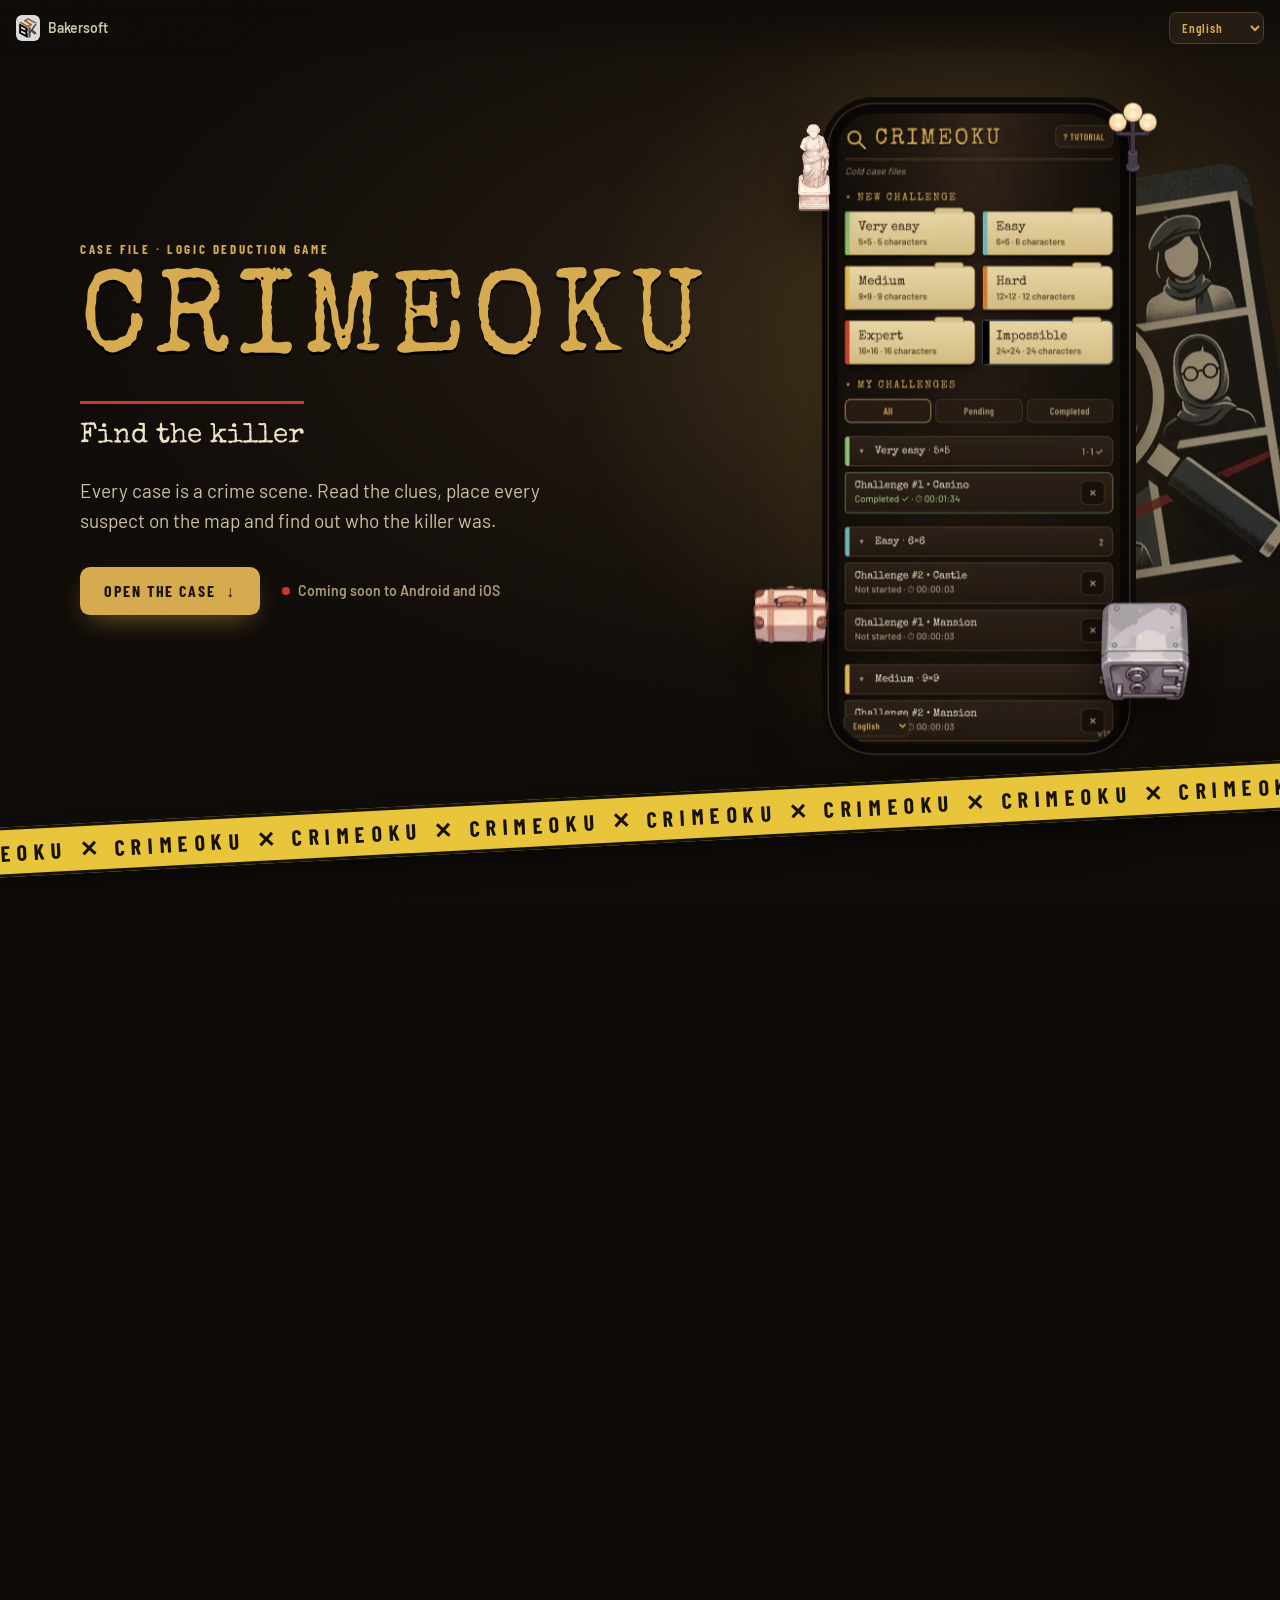
==== commit ea0e0856: "Volver al scroll interno (zona de la cámara cubierta) con la transparencia original Co-Authored-By: " ====
--- a/crimeoku/index.html
+++ b/crimeoku/index.html
@@ -2,7 +2,7 @@
 <html lang="en" data-tk="t.land">
 <head>
 <meta charset="utf-8">
-<meta name="viewport" content="width=device-width,initial-scale=1,minimum-scale=1,maximum-scale=1,user-scalable=no">
+<meta name="viewport" content="width=device-width,initial-scale=1,minimum-scale=1,maximum-scale=1,user-scalable=no,viewport-fit=cover">
 <title>Crimeoku — Find the killer</title>
 <meta name="description" content="Crimeoku is a logic deduction game: every case is a crime scene. Read the clues, place every suspect on the map and find the killer. Coming soon to Android and iOS.">
 <meta name="theme-color" content="#0f0b08">
@@ -15,7 +15,7 @@
 <link rel="preconnect" href="https://fonts.googleapis.com">
 <link rel="preconnect" href="https://fonts.gstatic.com" crossorigin>
 <link href="https://fonts.googleapis.com/css2?family=Special+Elite&family=Barlow:wght@400;500;600&family=Barlow+Condensed:wght@600;700&display=swap" rel="stylesheet">
-<link rel="stylesheet" href="landing.css?v=13">
+<link rel="stylesheet" href="landing.css?v=14">
 <script src="i18n.js"></script>
 <script src="../lang.js"></script>
 </head>
@@ -185,6 +185,6 @@
   <span>© 2026 Bakersoft</span>
 </footer>
 
-<script src="landing.js?v=12"></script>
+<script src="landing.js?v=14"></script>
 </body>
 </html>
--- a/crimeoku/landing.css
+++ b/crimeoku/landing.css
@@ -6,9 +6,10 @@
   color-scheme:dark;
 }
 *{box-sizing:border-box}
-html{-webkit-text-size-adjust:100%;scroll-behavior:smooth;touch-action:pan-x pan-y}
-body{touch-action:pan-x pan-y}
-body{margin:0;background:var(--bg);color:var(--ink);font:400 17px/1.6 var(--fb);overflow-x:hidden}
+/* El scroll ocurre dentro del body (no en la ventana): así el contenido no pasa por detrás de la zona de la cámara/reloj, que queda del color de fondo */
+html{-webkit-text-size-adjust:100%;touch-action:pan-x pan-y;height:100%;overflow:hidden;background:var(--bg)}
+body{touch-action:pan-x pan-y;height:100%;overflow-y:auto;overflow-x:hidden;scroll-behavior:smooth;-webkit-overflow-scrolling:touch}
+body{margin:0;background:var(--bg);color:var(--ink);font:400 17px/1.6 var(--fb)}
 img{display:block;max-width:100%;height:auto}
 a{color:var(--gold)}
 /* grano de papel sobre todo el sitio */
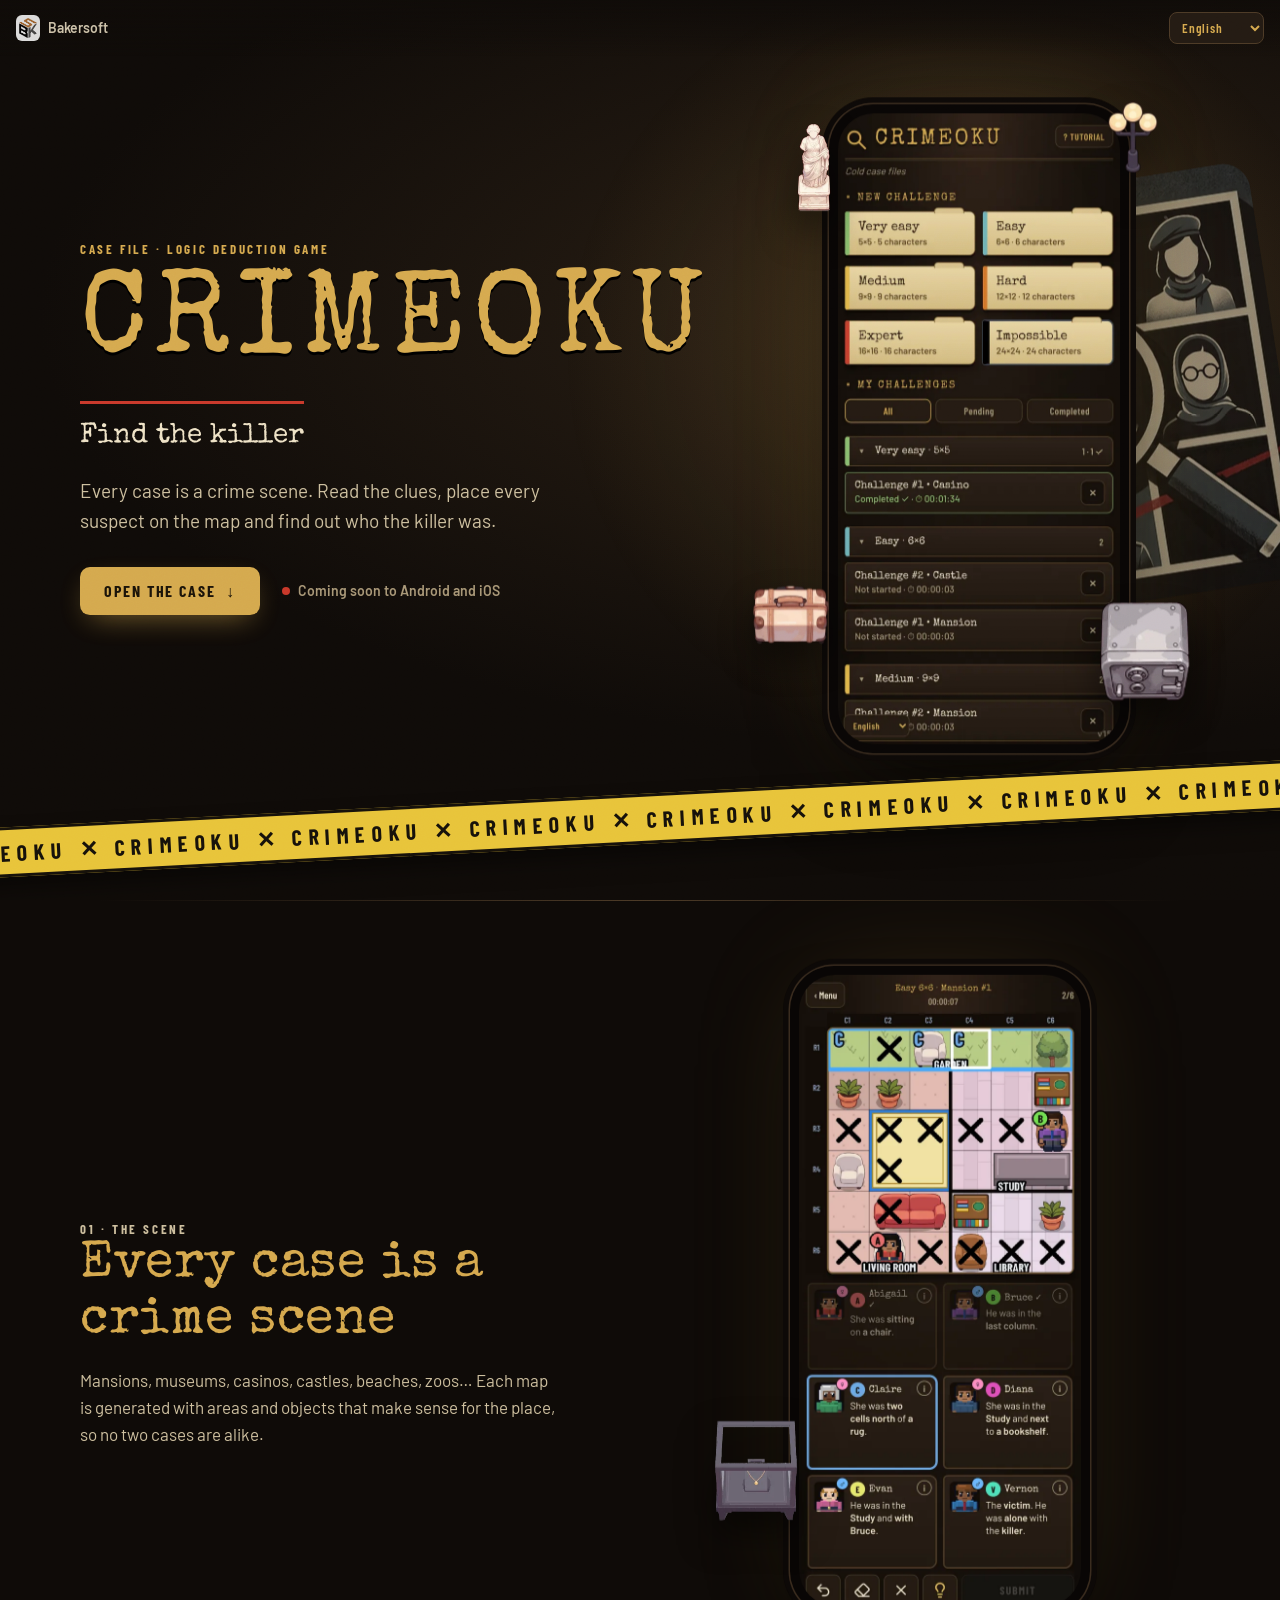
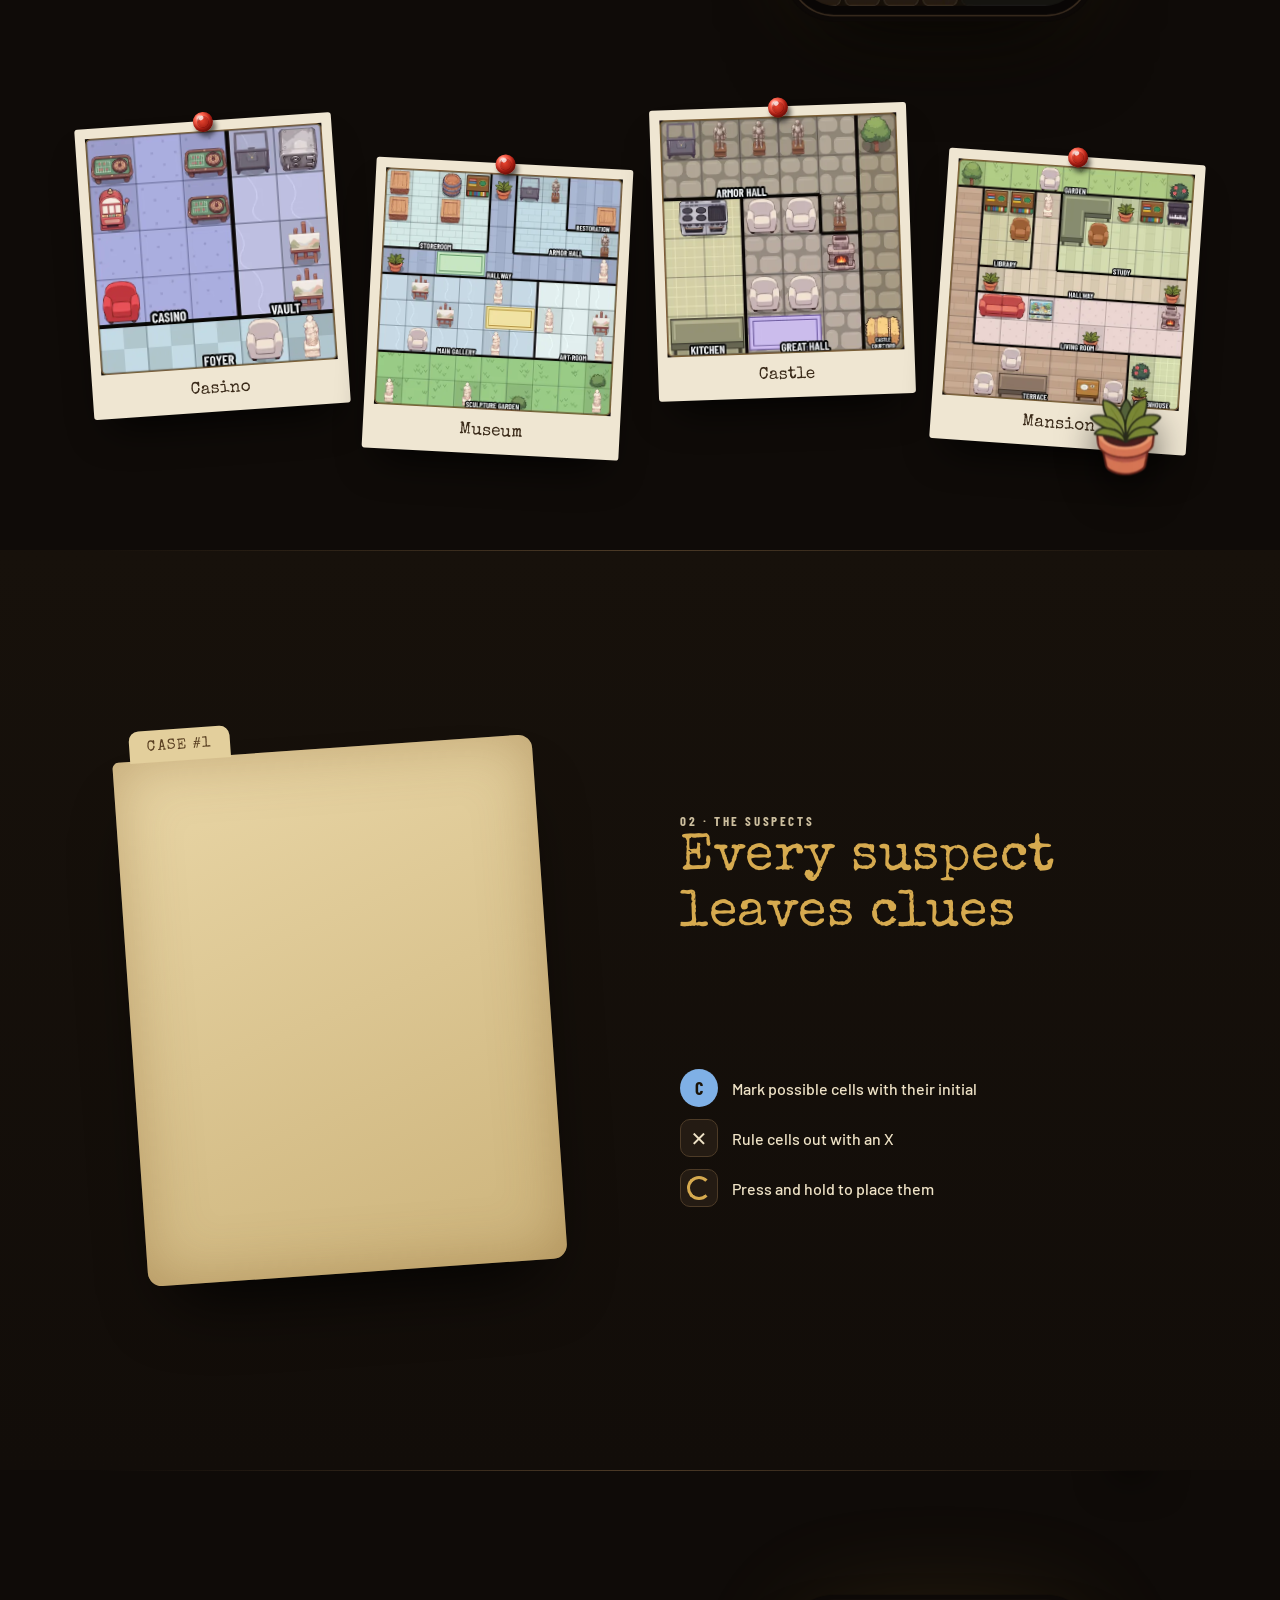
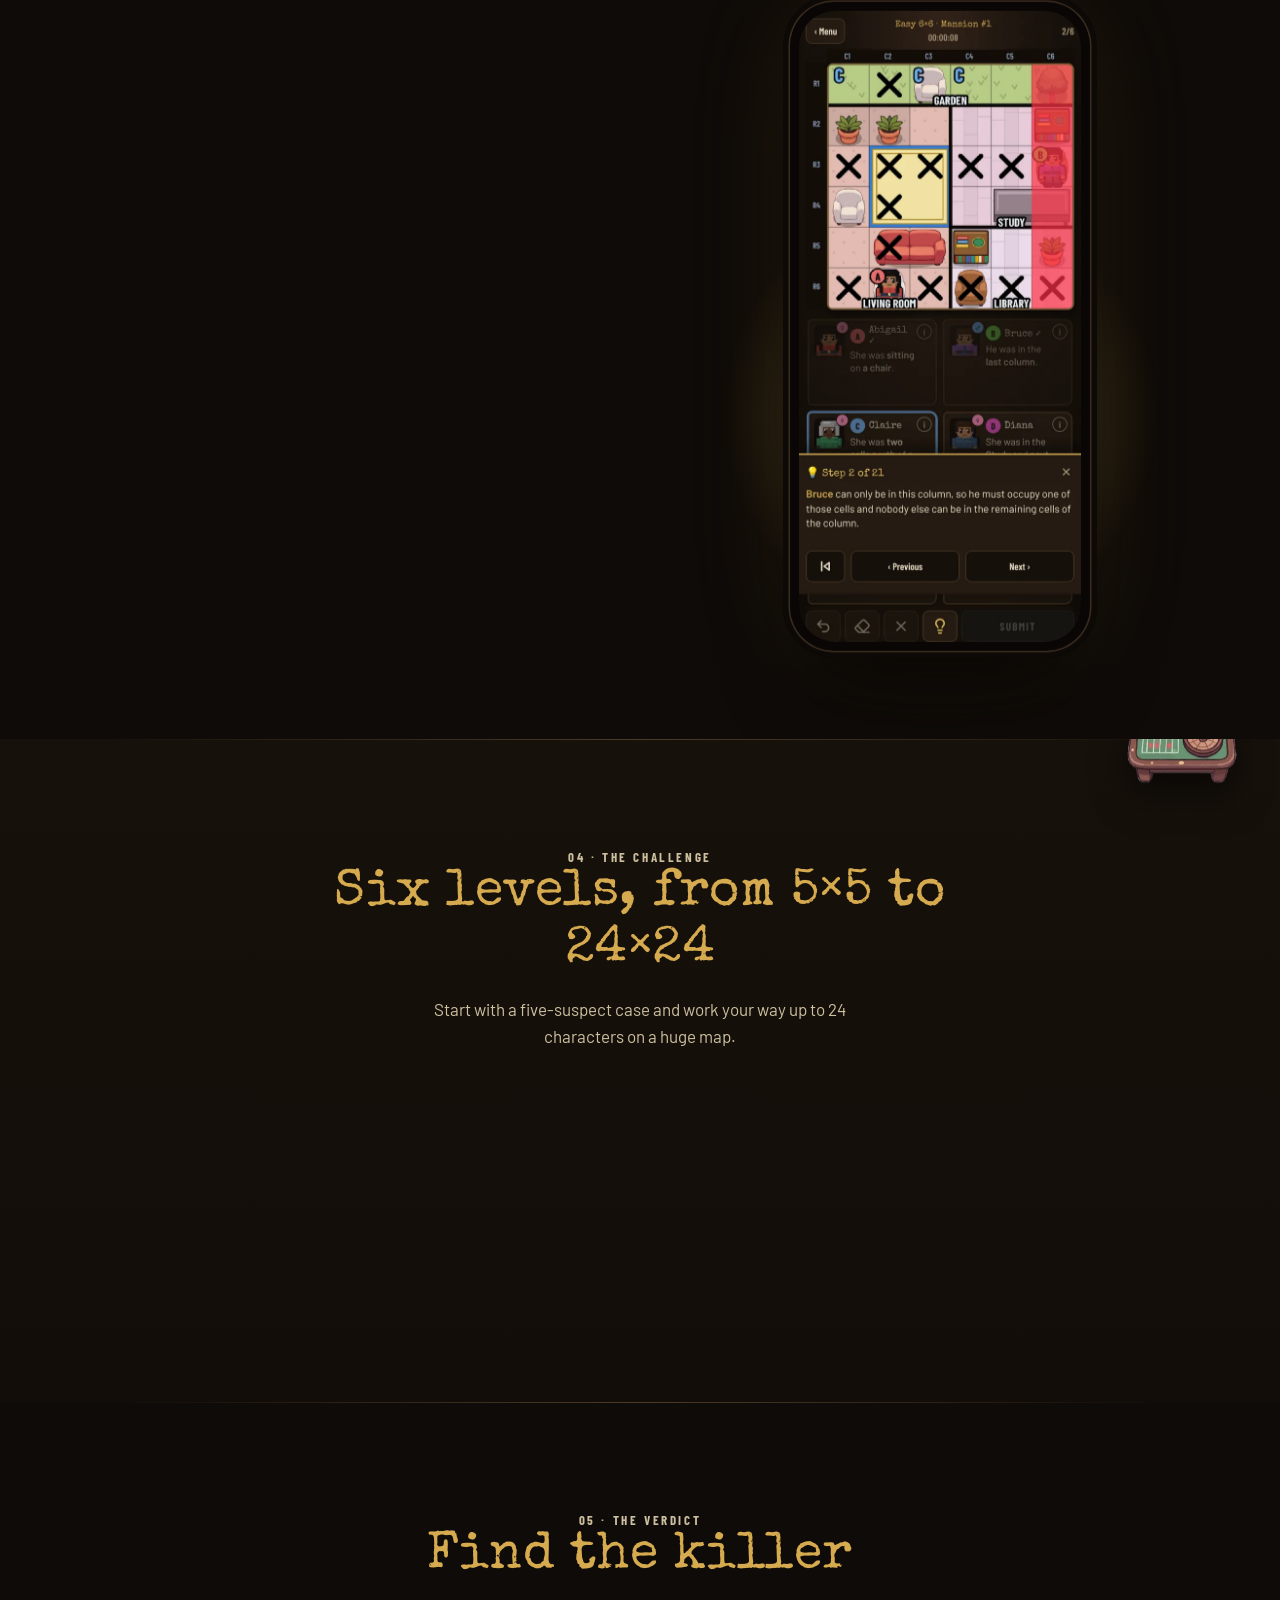
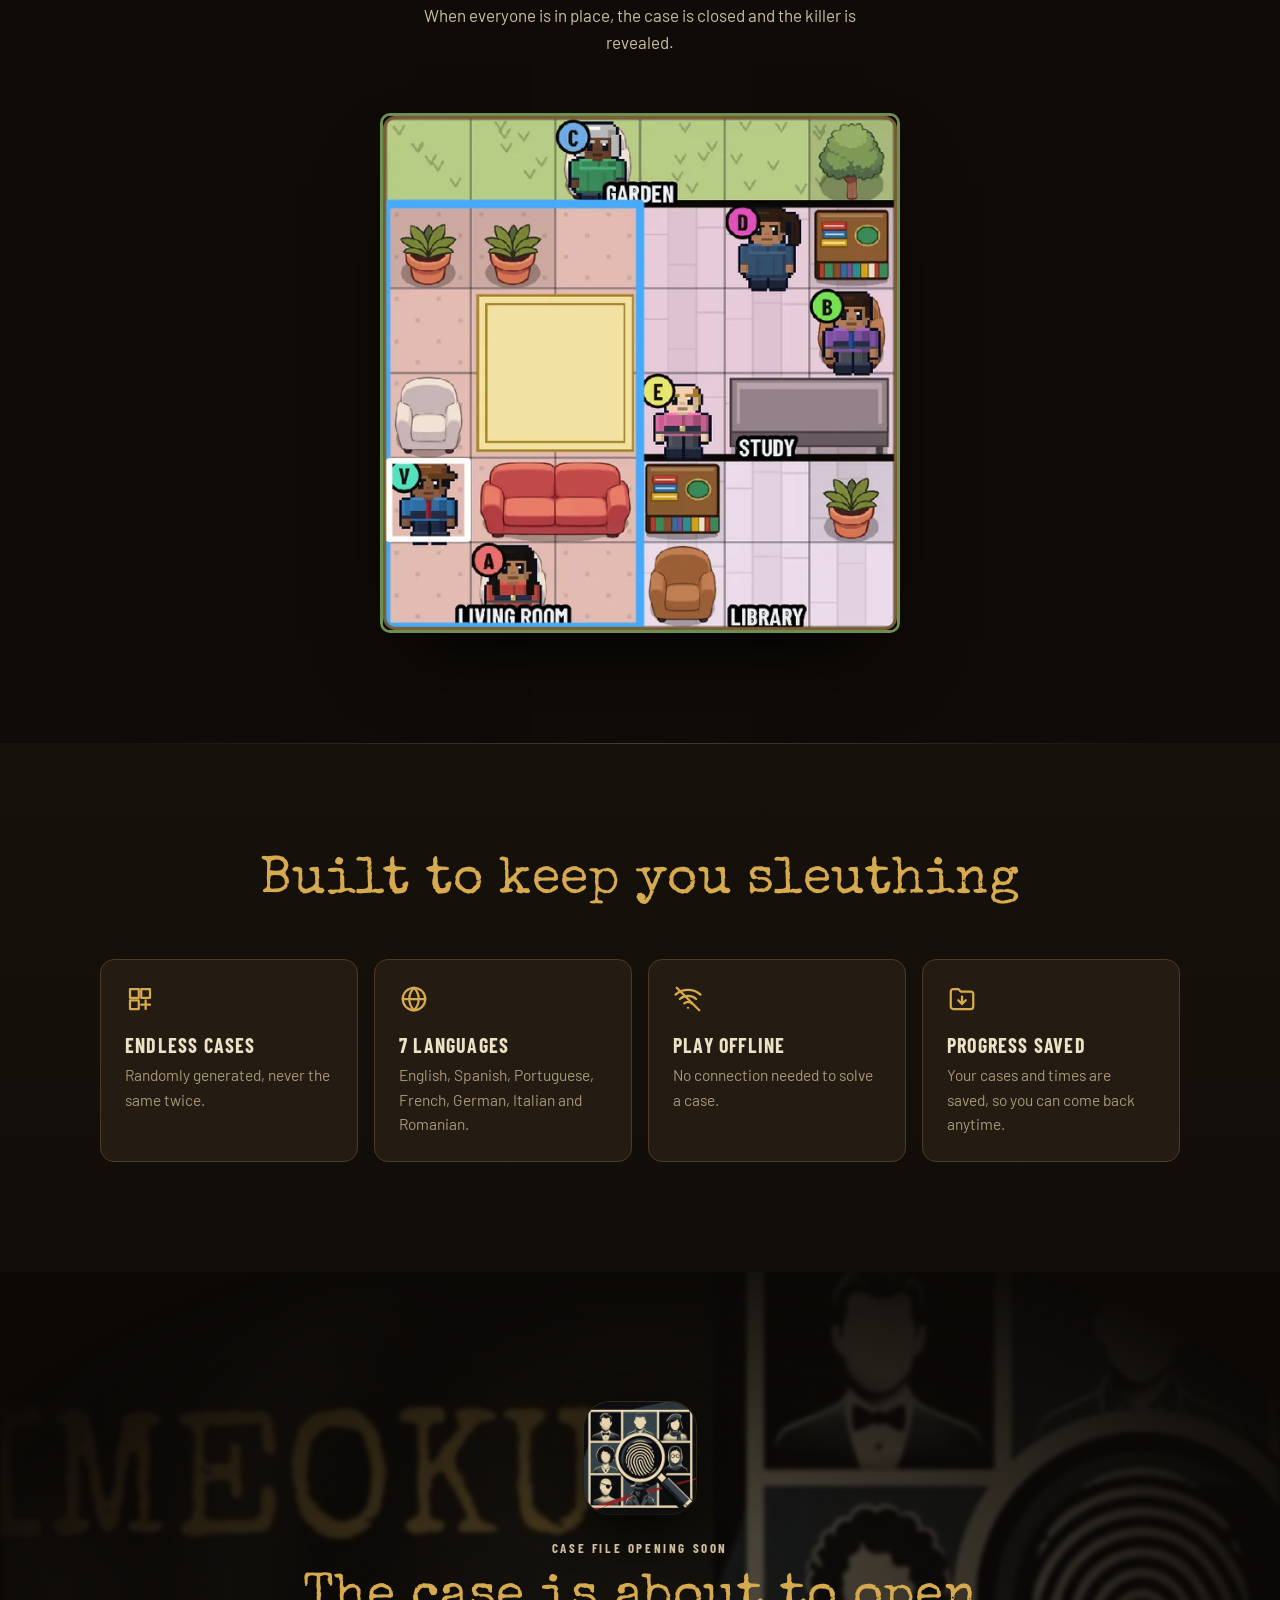
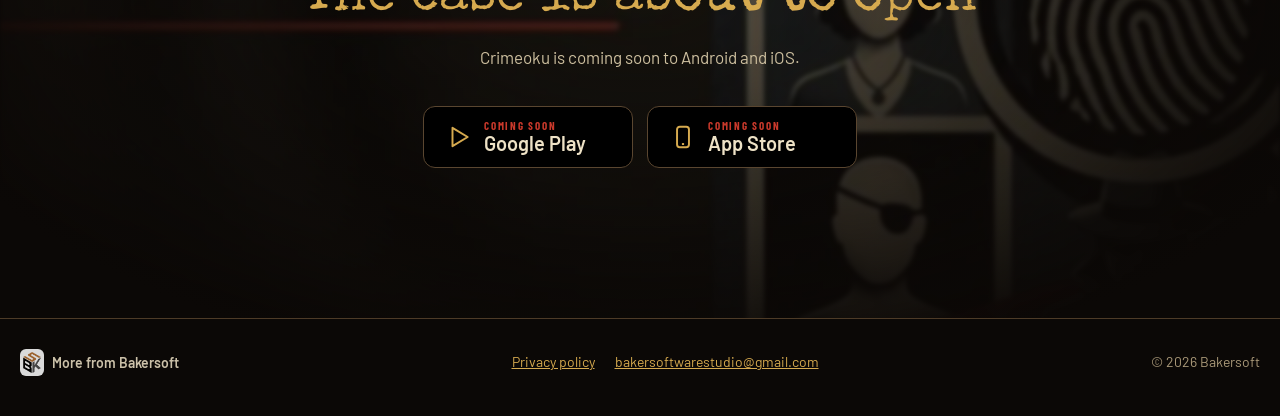
==== commit 0389ead5: "Menú: barra sticky con prolongación hacia arriba sobre la zona de la cámara (scroll nativo) Co-Autho" ====
--- a/crimeoku/index.html
+++ b/crimeoku/index.html
@@ -15,16 +15,16 @@
 <link rel="preconnect" href="https://fonts.googleapis.com">
 <link rel="preconnect" href="https://fonts.gstatic.com" crossorigin>
 <link href="https://fonts.googleapis.com/css2?family=Special+Elite&family=Barlow:wght@400;500;600&family=Barlow+Condensed:wght@600;700&display=swap" rel="stylesheet">
-<link rel="stylesheet" href="landing.css?v=14">
+<link rel="stylesheet" href="landing.css?v=15">
 <script src="i18n.js"></script>
 <script src="../lang.js"></script>
 </head>
 <body>
 
-<header class="bar">
+<header class="bar"><div class="barin">
   <a class="home" href="../"><img src="../img/bakersoft-cube-256.png" width="22" height="26" alt="">Bakersoft</a>
   <select id="selLang" class="lang" aria-label="Language / Idioma"></select>
-</header>
+</div></header>
 
 <!-- ============ PORTADA ============ -->
 <section class="hero" id="top">
@@ -185,6 +185,6 @@
   <span>© 2026 Bakersoft</span>
 </footer>
 
-<script src="landing.js?v=14"></script>
+<script src="landing.js?v=15"></script>
 </body>
 </html>
--- a/crimeoku/landing.css
+++ b/crimeoku/landing.css
@@ -6,10 +6,9 @@
   color-scheme:dark;
 }
 *{box-sizing:border-box}
-/* El scroll ocurre dentro del body (no en la ventana): así el contenido no pasa por detrás de la zona de la cámara/reloj, que queda del color de fondo */
-html{-webkit-text-size-adjust:100%;touch-action:pan-x pan-y;height:100%;overflow:hidden;background:var(--bg)}
-body{touch-action:pan-x pan-y;height:100%;overflow-y:auto;overflow-x:hidden;scroll-behavior:smooth;-webkit-overflow-scrolling:touch}
-body{margin:0;background:var(--bg);color:var(--ink);font:400 17px/1.6 var(--fb)}
+html{-webkit-text-size-adjust:100%;scroll-behavior:smooth;touch-action:pan-x pan-y}
+body{touch-action:pan-x pan-y}
+body{margin:0;background:var(--bg);color:var(--ink);font:400 17px/1.6 var(--fb);overflow-x:hidden}
 img{display:block;max-width:100%;height:auto}
 a{color:var(--gold)}
 /* grano de papel sobre todo el sitio */
@@ -17,9 +16,12 @@
   background-image:url("data:image/svg+xml,%3Csvg xmlns='http://www.w3.org/2000/svg' width='160' height='160'%3E%3Cfilter id='n'%3E%3CfeTurbulence type='fractalNoise' baseFrequency='.85' numOctaves='3' stitchTiles='stitch'/%3E%3C/filter%3E%3Crect width='100%25' height='100%25' filter='url(%23n)'/%3E%3C/svg%3E")}
 
 /* Barra superior */
-.bar{position:fixed;top:0;left:0;right:0;z-index:40;display:flex;justify-content:space-between;align-items:center;gap:12px;padding:12px max(16px,env(safe-area-inset-left));
+.bar{position:sticky;top:0;height:0;z-index:40}
+.barin{position:absolute;top:0;left:0;right:0;display:flex;justify-content:space-between;align-items:center;gap:12px;padding:12px max(16px,env(safe-area-inset-left));
   background:linear-gradient(rgba(15,11,8,.92),rgba(15,11,8,0));pointer-events:none}
-.bar>*{pointer-events:auto}
+.barin>*{pointer-events:auto}
+/* prolongación hacia arriba, sobre la zona de la cámara, con la misma opacidad que el inicio del degradado */
+.barin::before{content:"";position:absolute;left:0;right:0;bottom:100%;height:240px;background:rgba(15,11,8,.92);pointer-events:none}
 .home{display:inline-flex;align-items:center;gap:8px;color:var(--ink);text-decoration:none;font:600 14px var(--fb);opacity:.85}
 .home:hover{opacity:1}
 .home img{background:#fff;border-radius:6px;padding:3px;width:24px;height:auto}
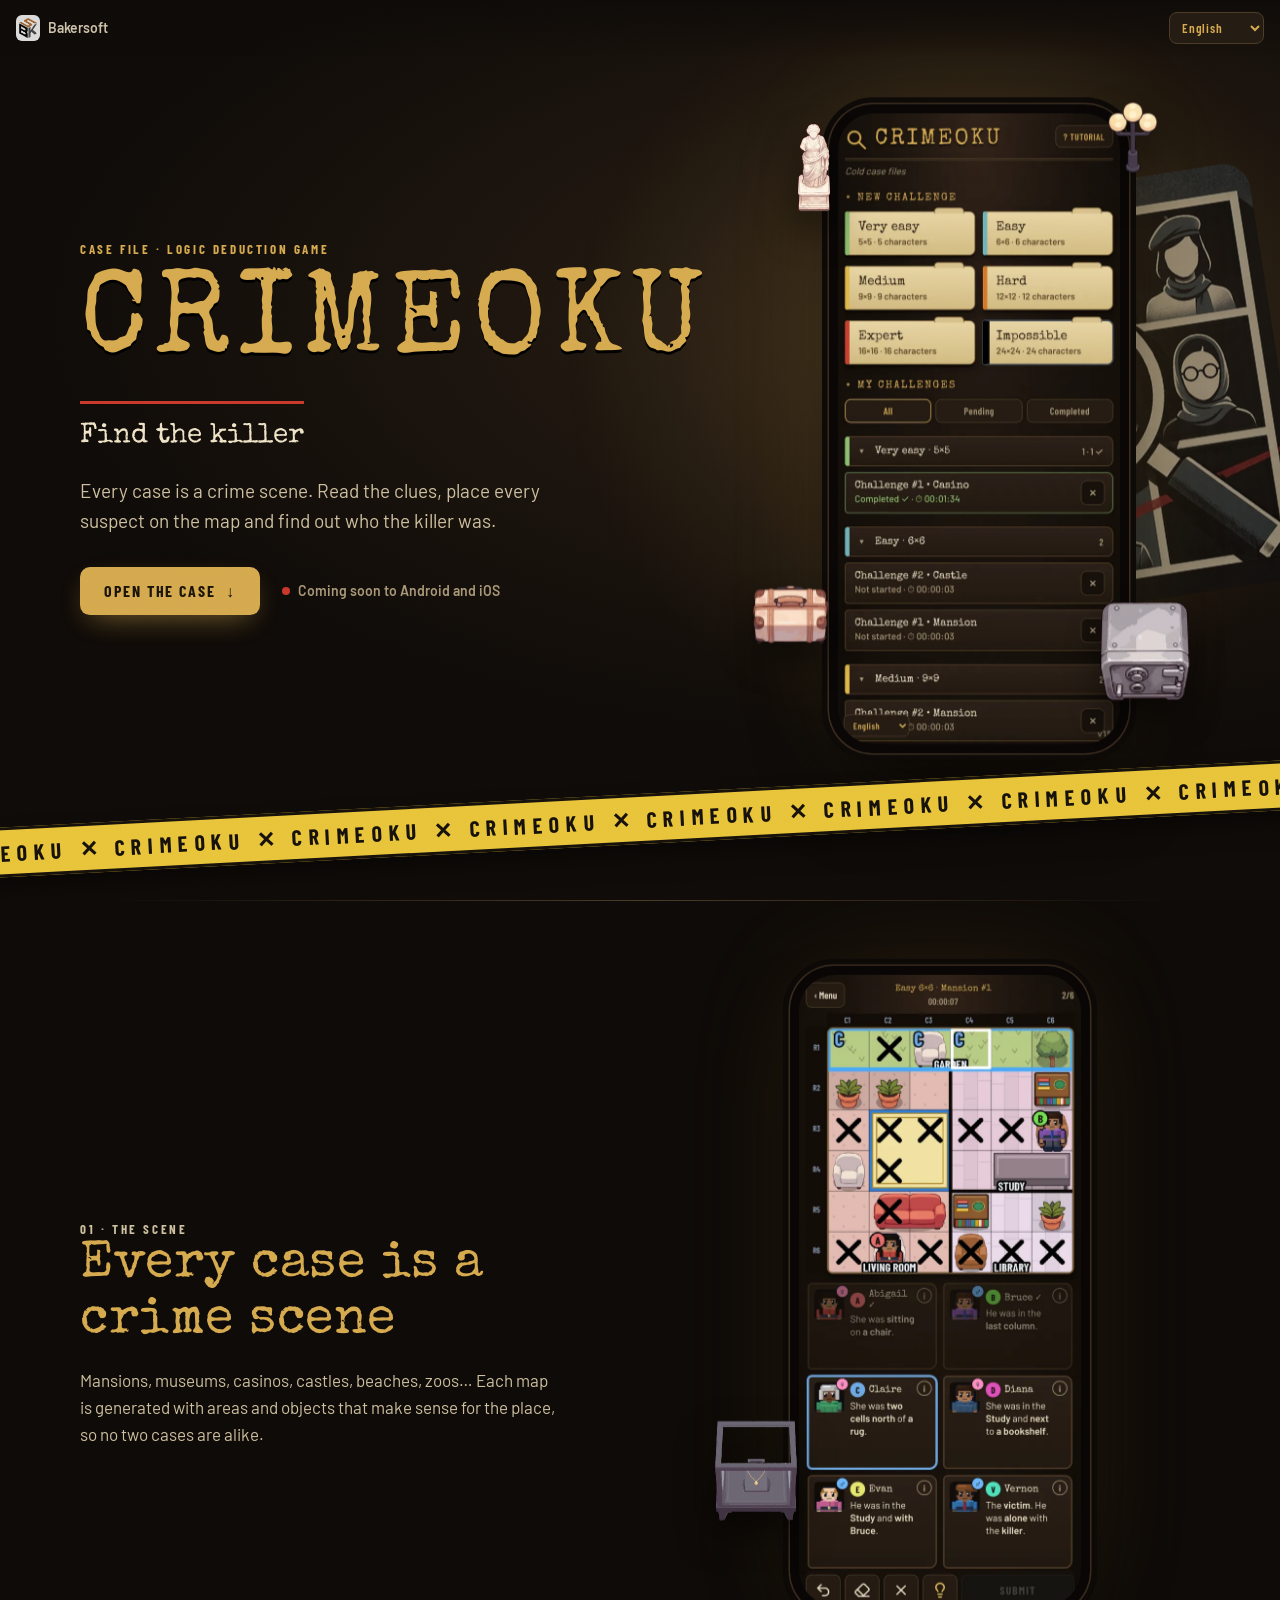
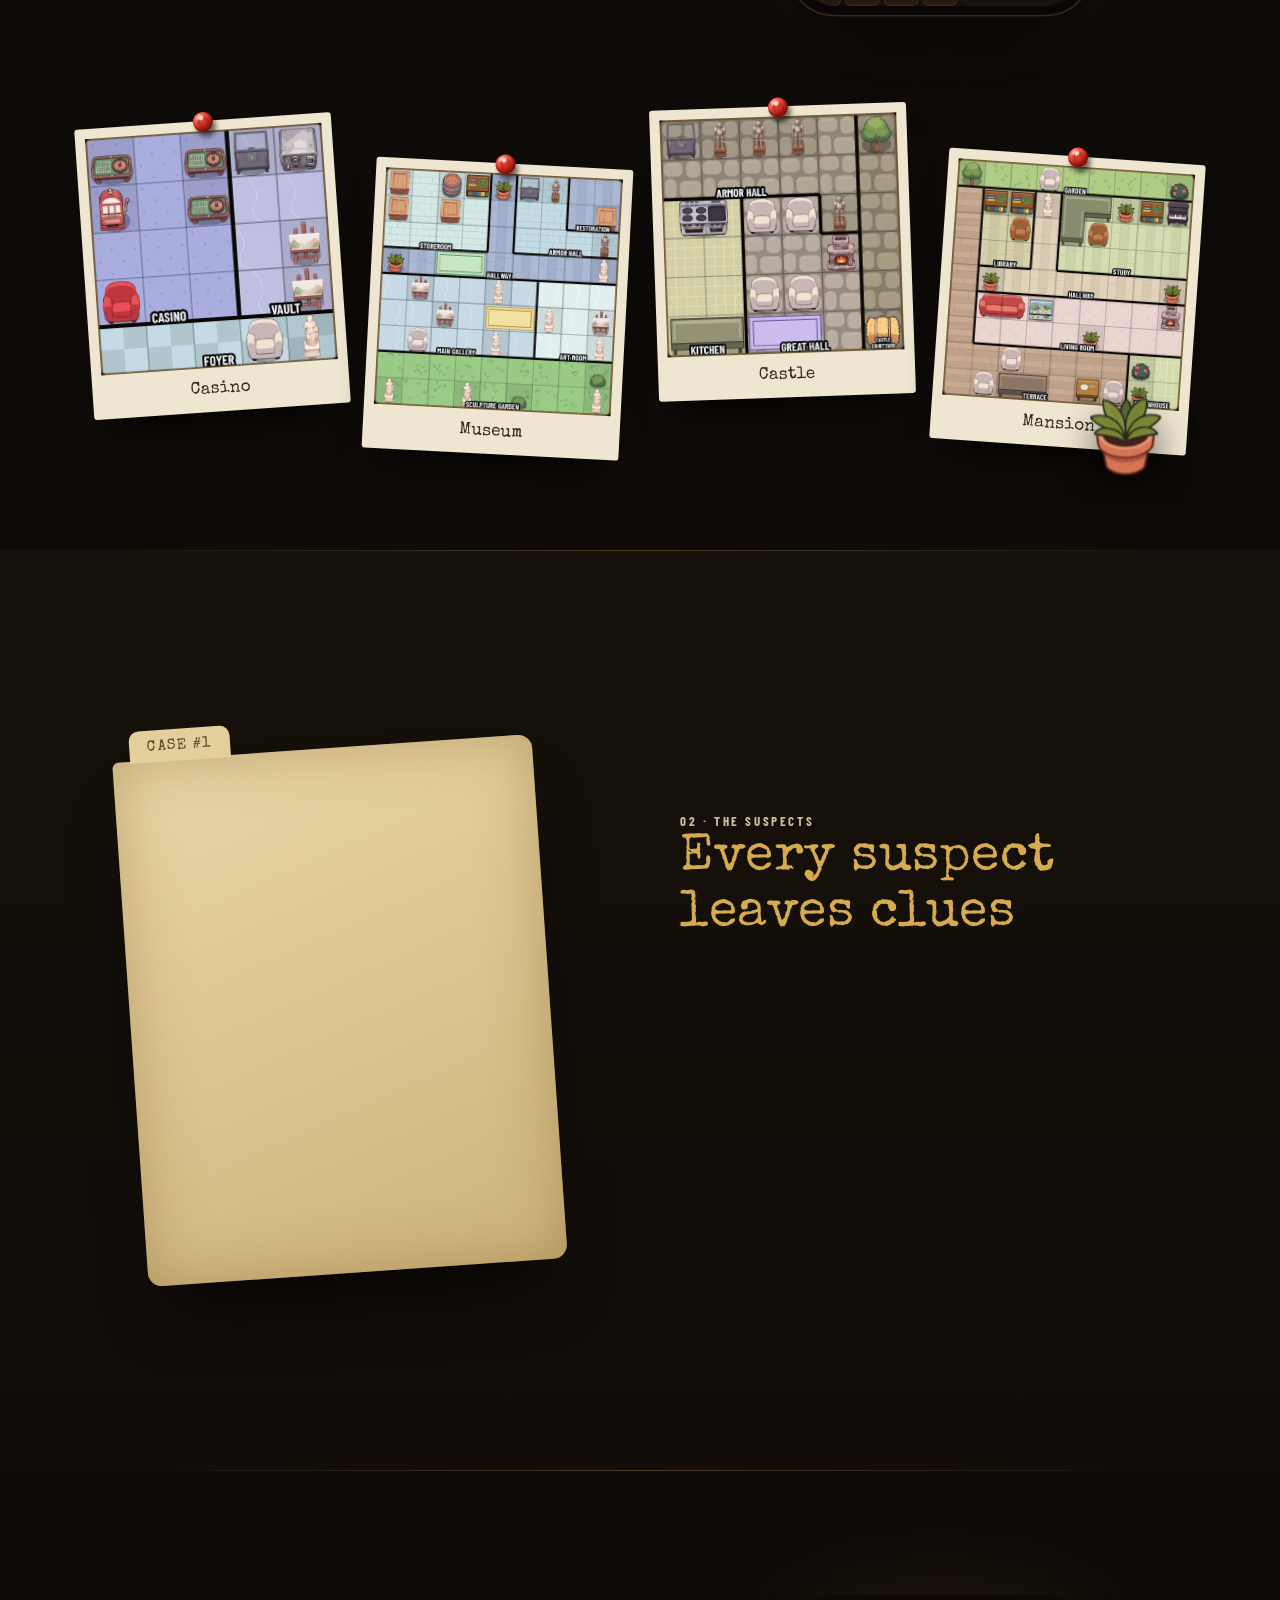
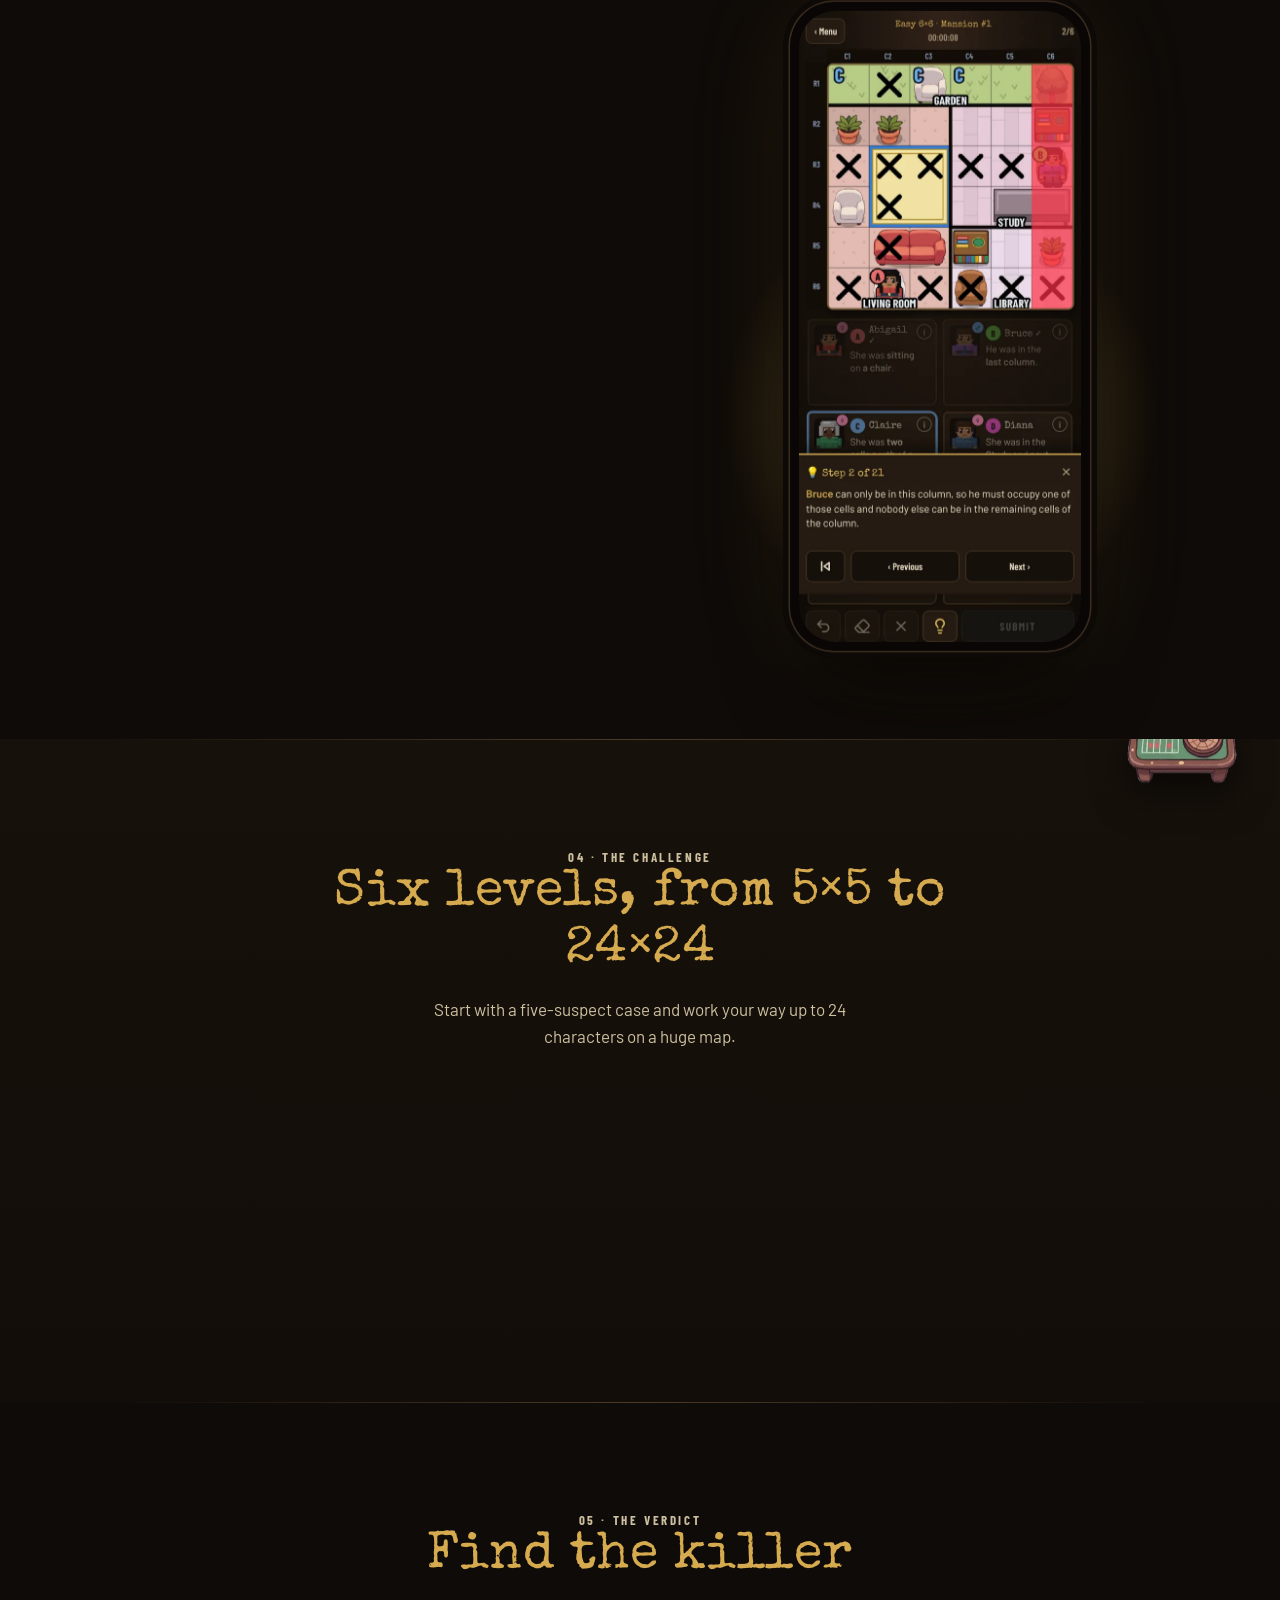
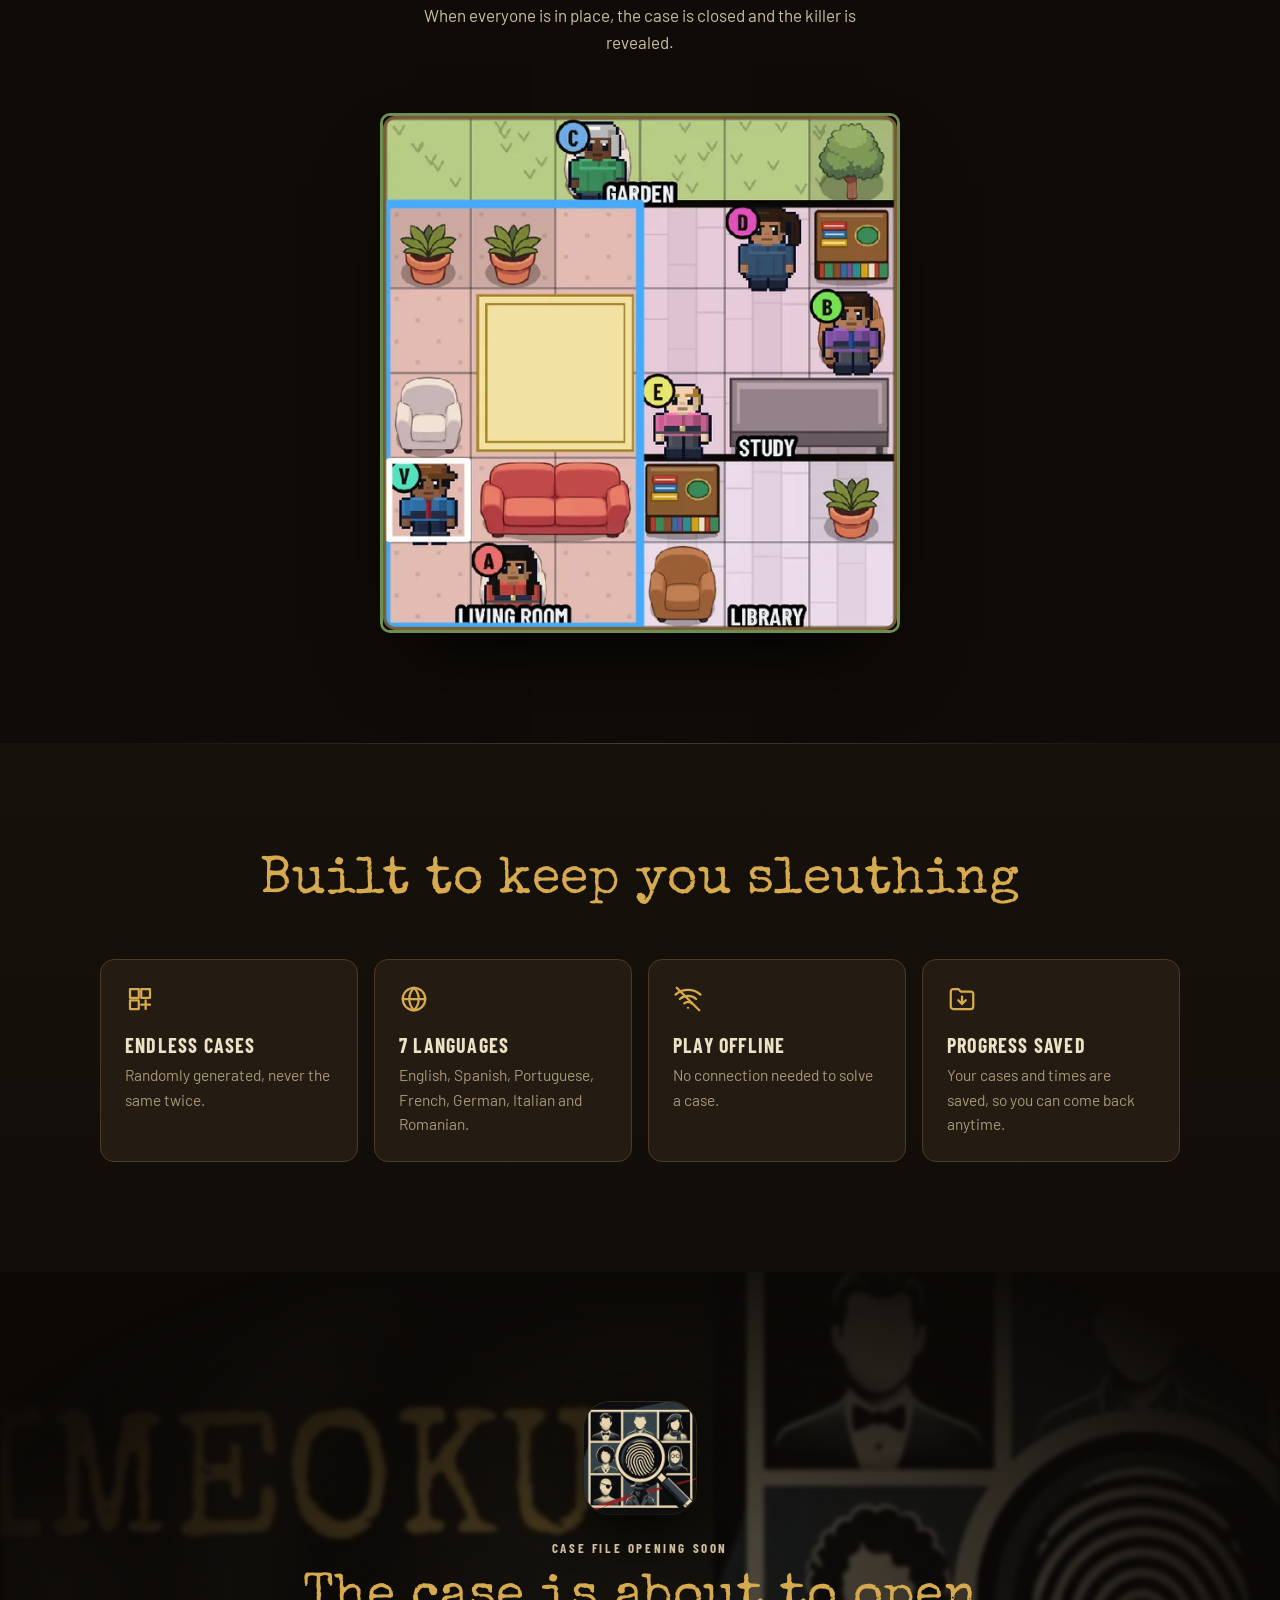
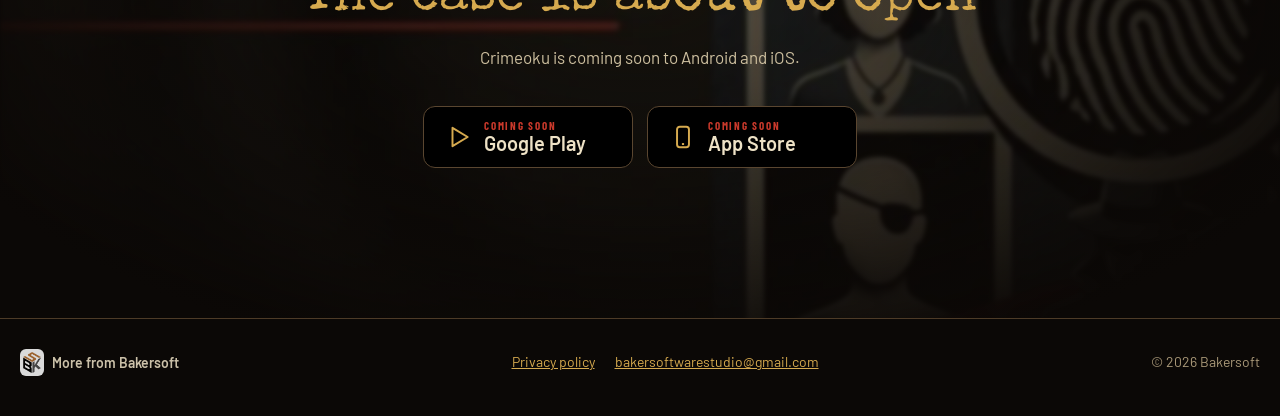
==== commit ecb21100: "Barra superior más alta con top negativo (cubre la cámara) y scroll nativo con refresco Co-Authored-" ====
--- a/crimeoku/index.html
+++ b/crimeoku/index.html
@@ -21,10 +21,10 @@
 </head>
 <body>
 
-<header class="bar"><div class="barin">
+<header class="bar">
   <a class="home" href="../"><img src="../img/bakersoft-cube-256.png" width="22" height="26" alt="">Bakersoft</a>
   <select id="selLang" class="lang" aria-label="Language / Idioma"></select>
-</div></header>
+</header>
 
 <!-- ============ PORTADA ============ -->
 <section class="hero" id="top">
--- a/crimeoku/landing.css
+++ b/crimeoku/landing.css
@@ -16,12 +16,10 @@
   background-image:url("data:image/svg+xml,%3Csvg xmlns='http://www.w3.org/2000/svg' width='160' height='160'%3E%3Cfilter id='n'%3E%3CfeTurbulence type='fractalNoise' baseFrequency='.85' numOctaves='3' stitchTiles='stitch'/%3E%3C/filter%3E%3Crect width='100%25' height='100%25' filter='url(%23n)'/%3E%3C/svg%3E")}
 
 /* Barra superior */
-.bar{position:sticky;top:0;height:0;z-index:40}
-.barin{position:absolute;top:0;left:0;right:0;display:flex;justify-content:space-between;align-items:center;gap:12px;padding:12px max(16px,env(safe-area-inset-left));
-  background:linear-gradient(rgba(15,11,8,.92),rgba(15,11,8,0));pointer-events:none}
-.barin>*{pointer-events:auto}
-/* prolongación hacia arriba, sobre la zona de la cámara, con la misma opacidad que el inicio del degradado */
-.barin::before{content:"";position:absolute;left:0;right:0;bottom:100%;height:240px;background:rgba(15,11,8,.92);pointer-events:none}
+/* La barra es 120px más alta y sube con top negativo: así su fondo también cubre la zona de la cámara/reloj, sin cambiar dónde se ven los botones */
+.bar{position:fixed;top:-120px;left:0;right:0;z-index:40;display:flex;justify-content:space-between;align-items:center;gap:12px;padding:132px max(16px,env(safe-area-inset-right)) 12px max(16px,env(safe-area-inset-left));
+  background:linear-gradient(rgba(15,11,8,.92) 120px,rgba(15,11,8,0));pointer-events:none}
+.bar>*{pointer-events:auto}
 .home{display:inline-flex;align-items:center;gap:8px;color:var(--ink);text-decoration:none;font:600 14px var(--fb);opacity:.85}
 .home:hover{opacity:1}
 .home img{background:#fff;border-radius:6px;padding:3px;width:24px;height:auto}
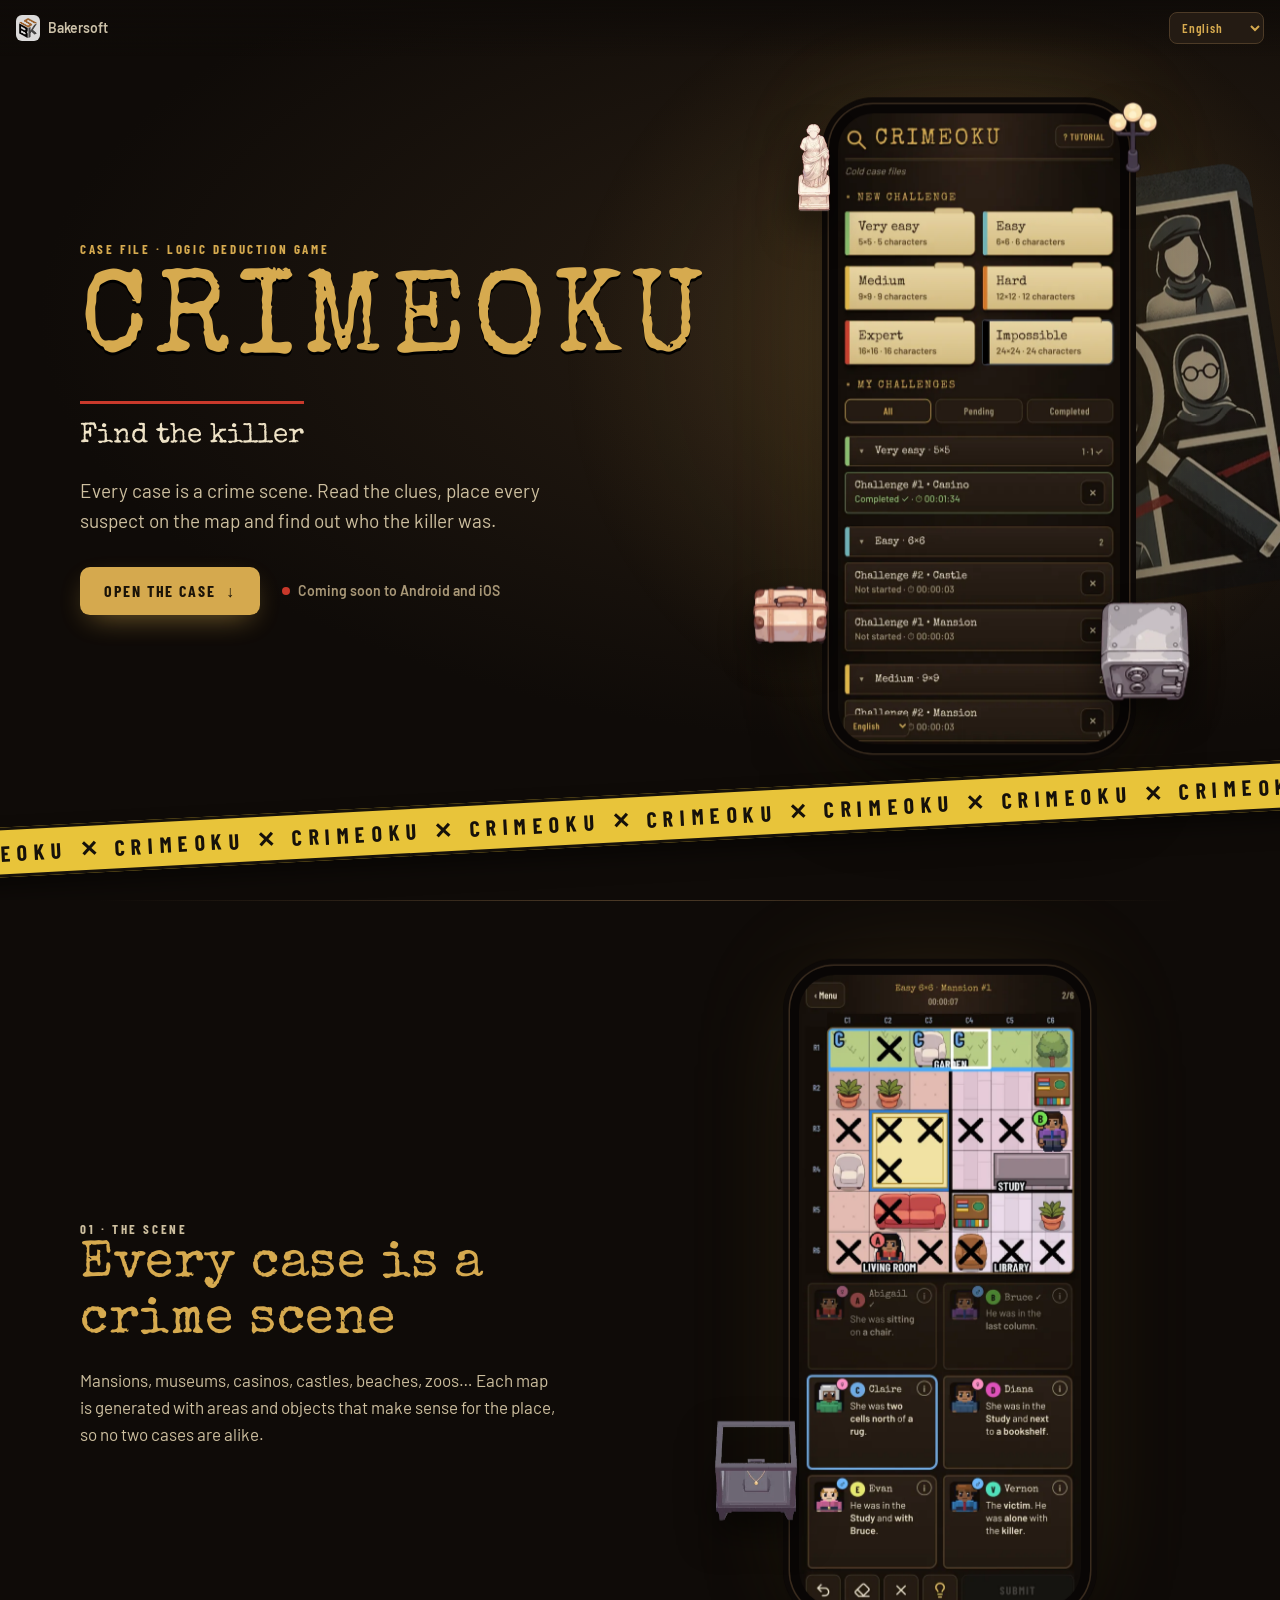
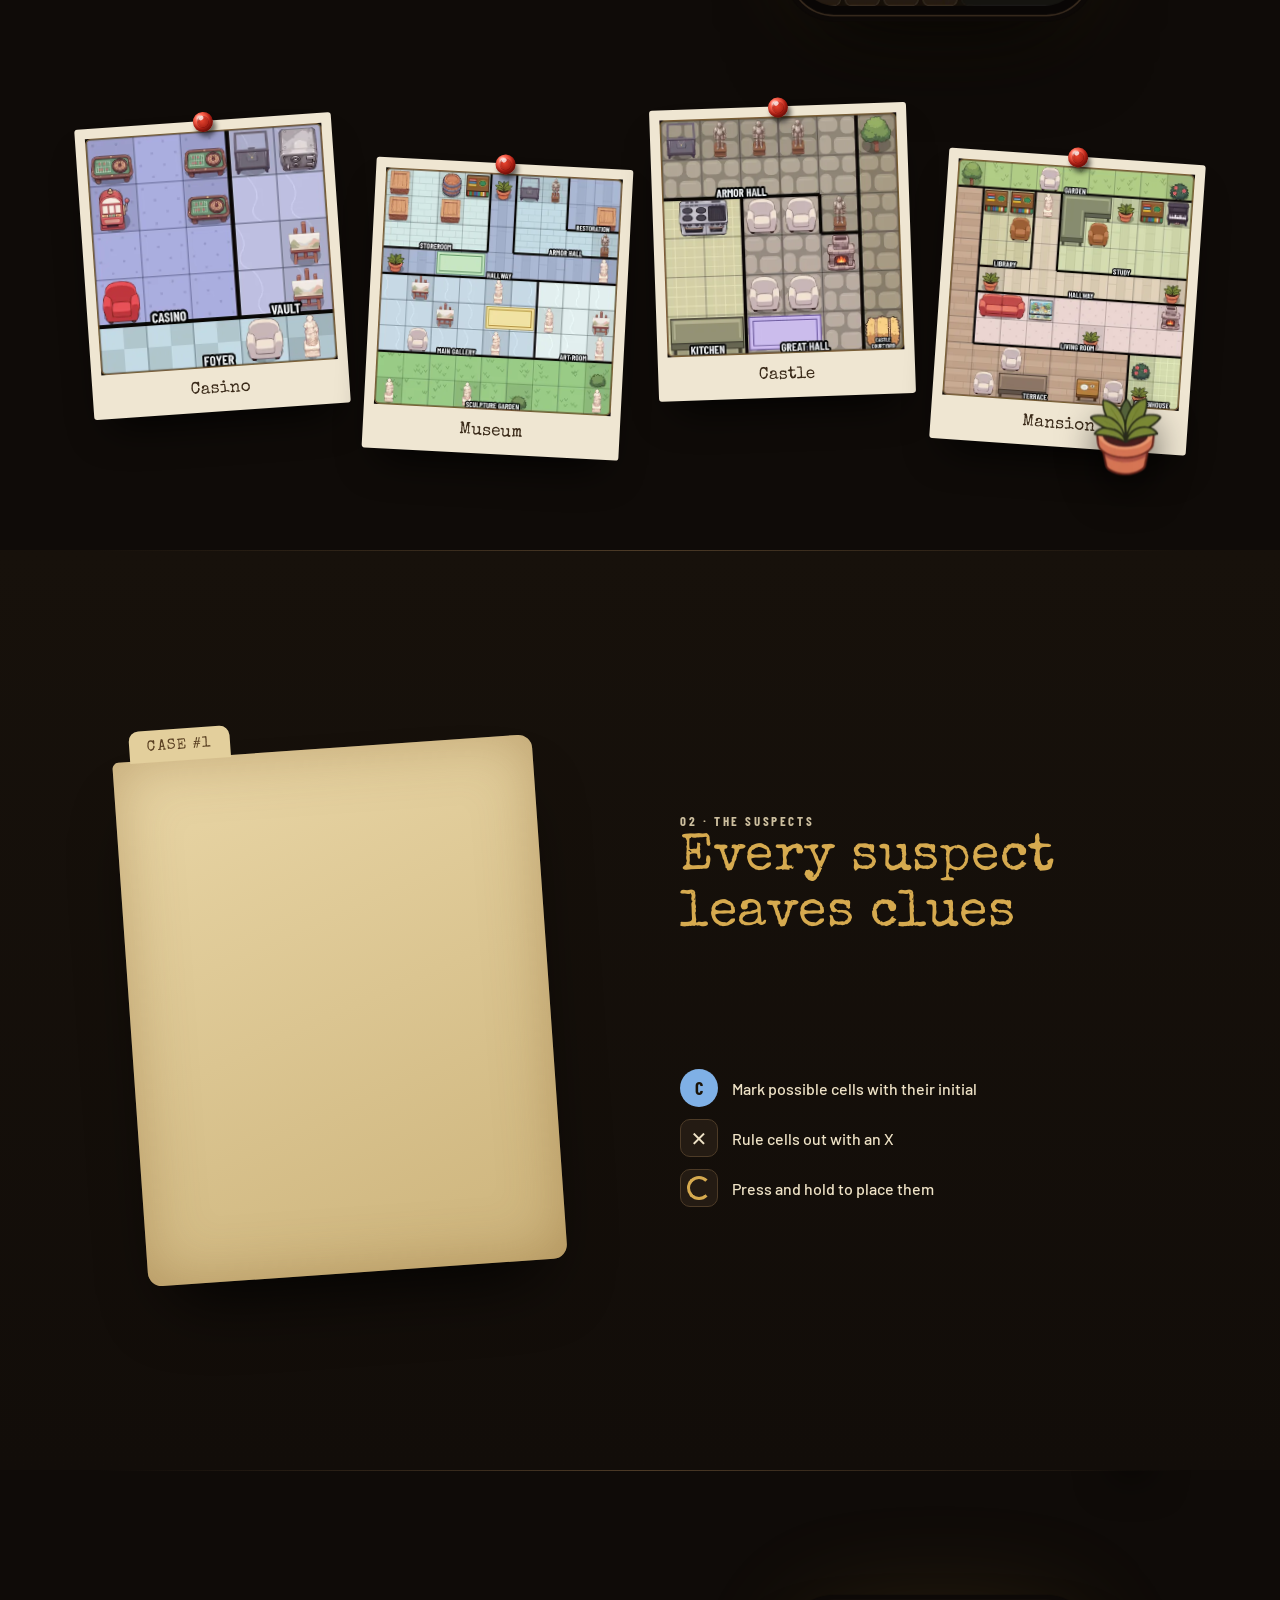
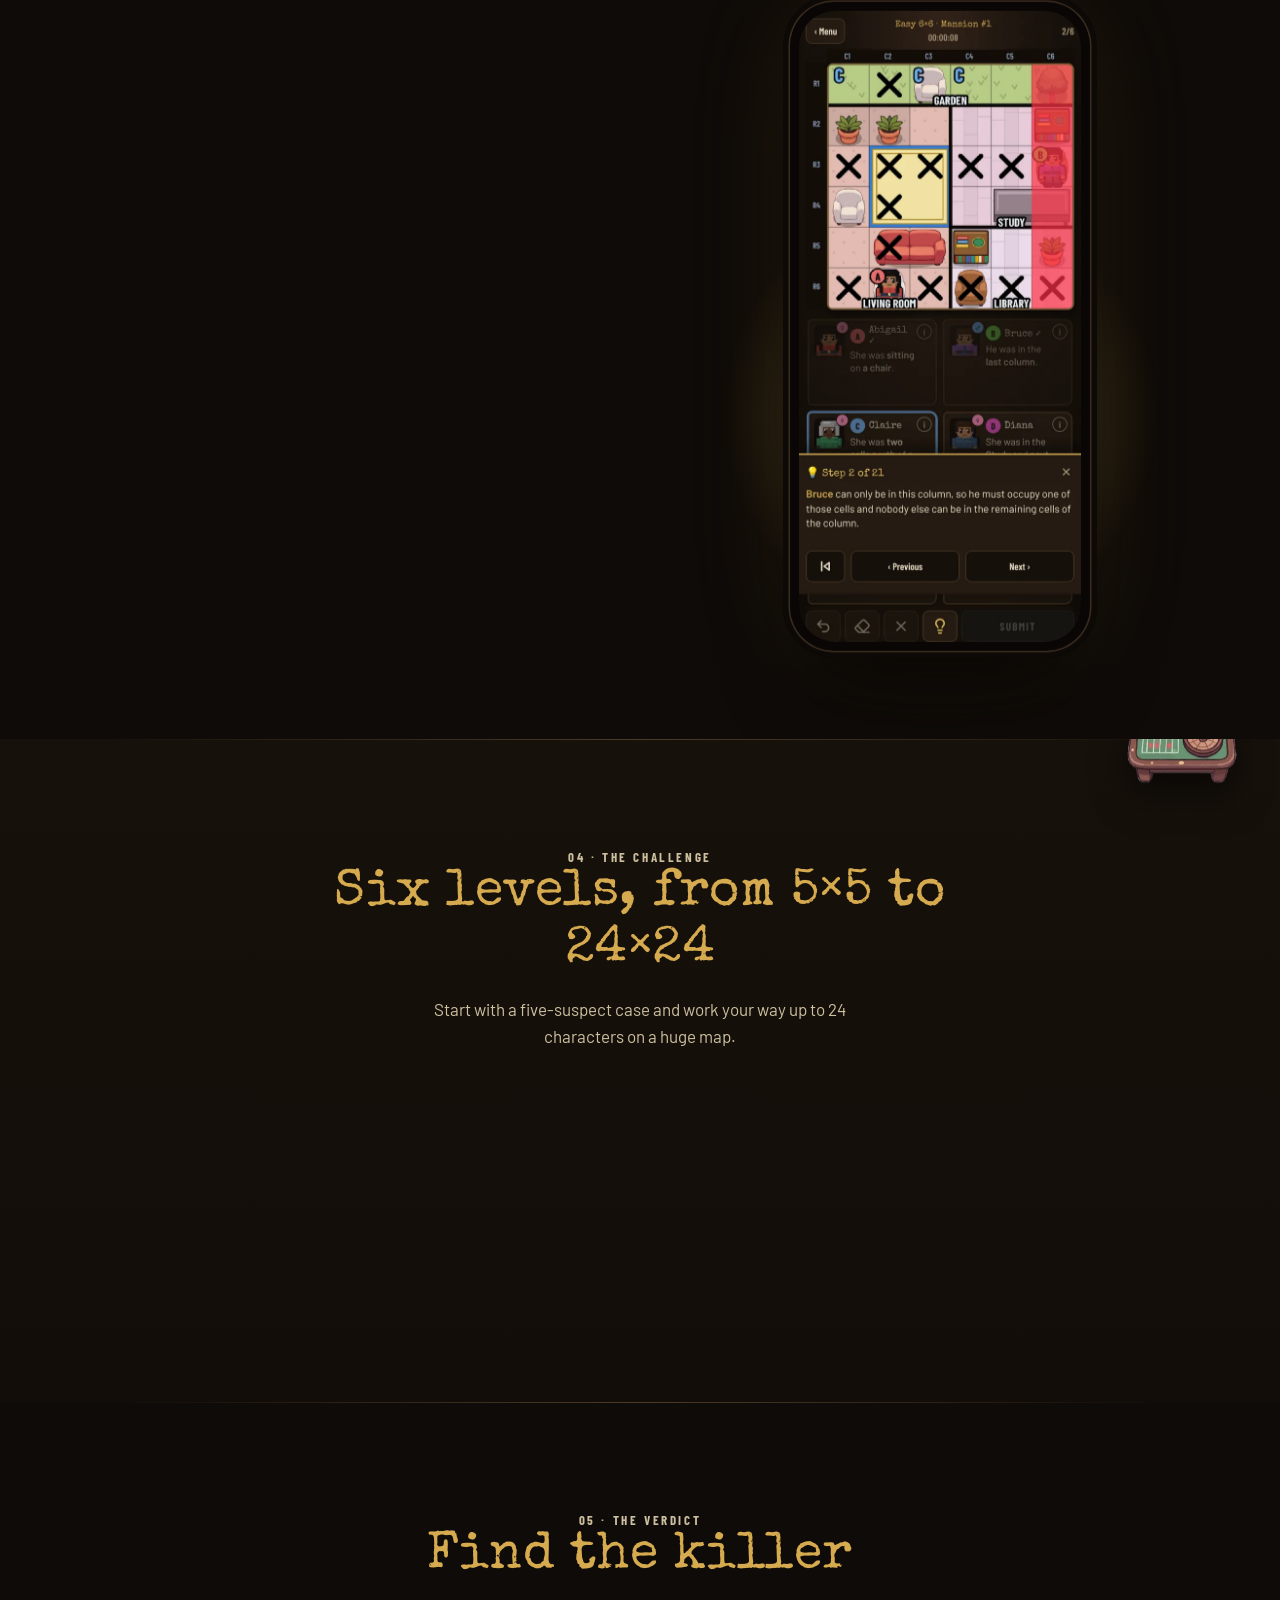
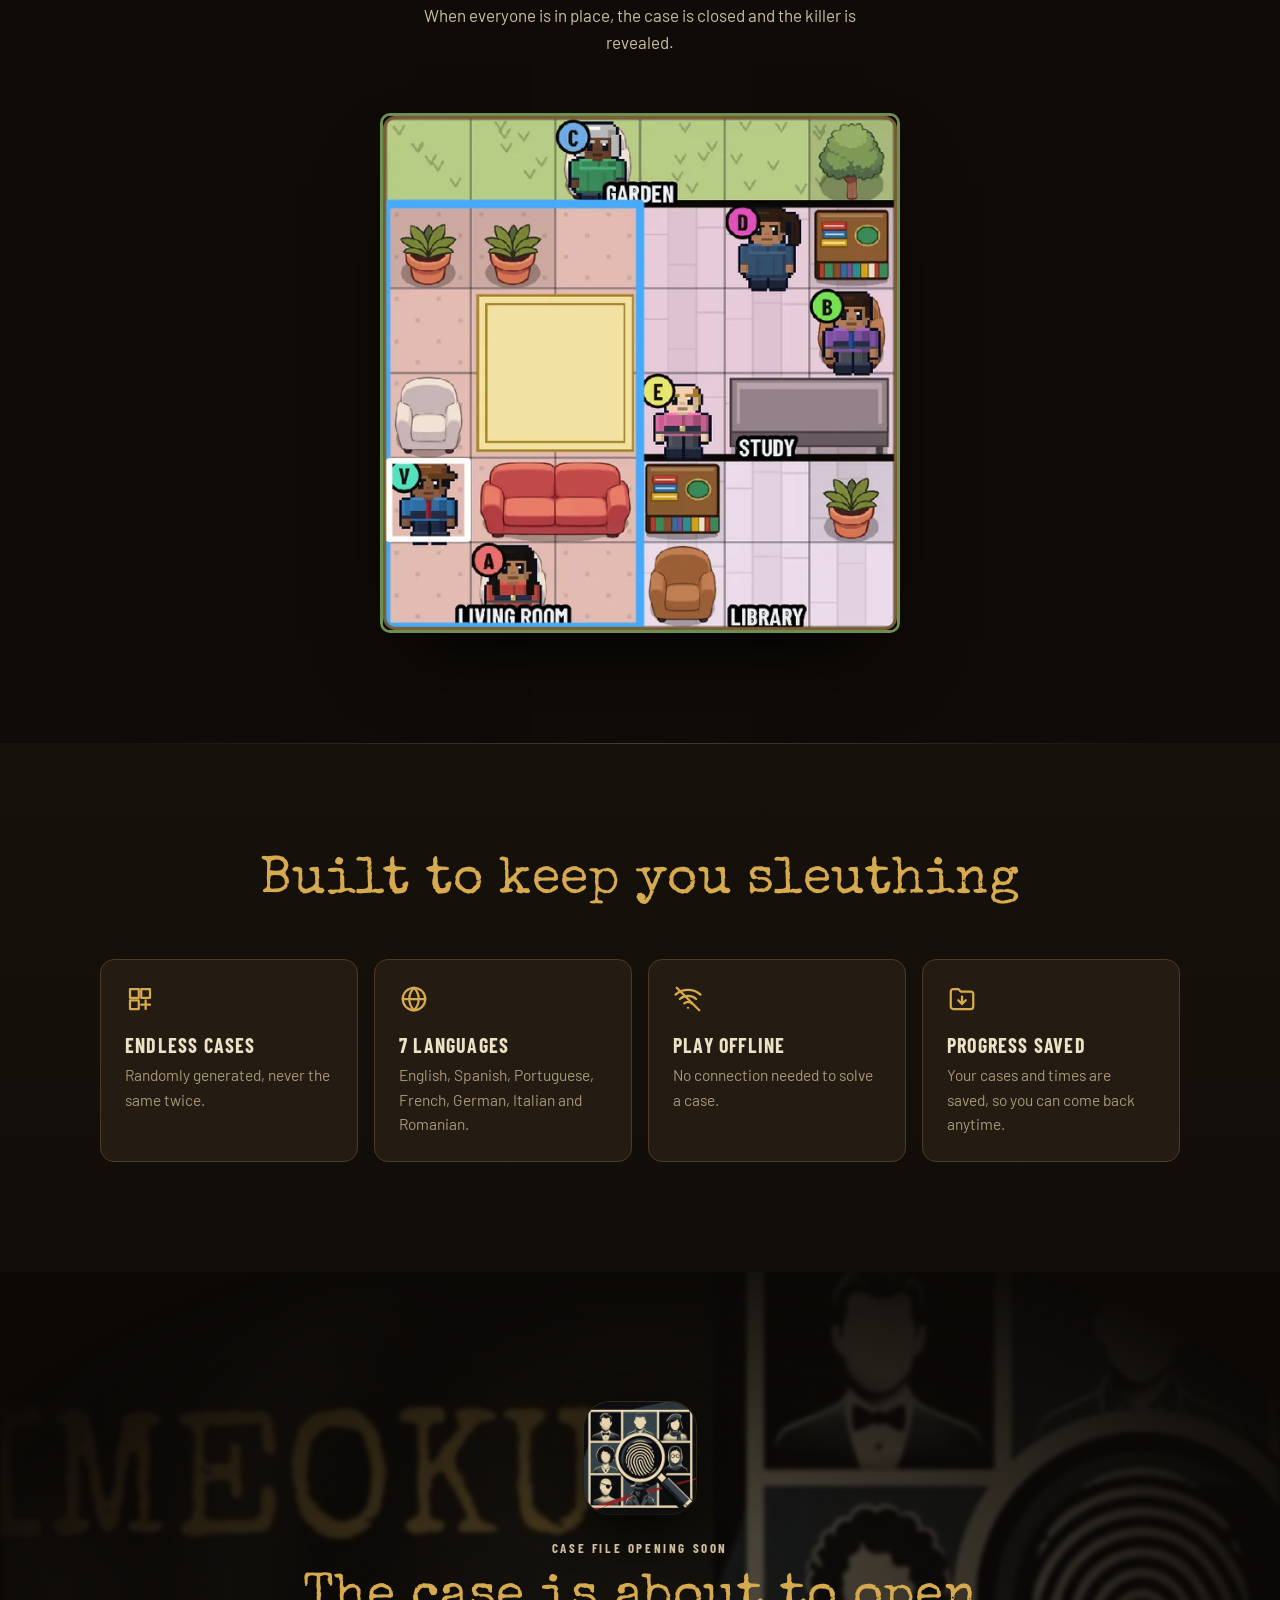
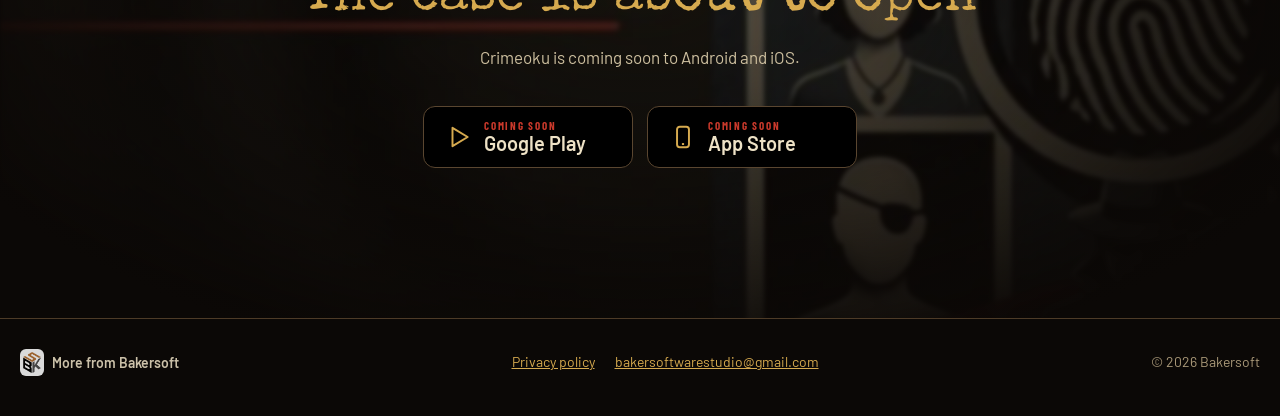
==== commit d789ef53: "Landing: grano de papel en el fondo (sin capa fija con mix-blend) para que la barra cubra la zona de" ====
--- a/crimeoku/index.html
+++ b/crimeoku/index.html
@@ -15,7 +15,7 @@
 <link rel="preconnect" href="https://fonts.googleapis.com">
 <link rel="preconnect" href="https://fonts.gstatic.com" crossorigin>
 <link href="https://fonts.googleapis.com/css2?family=Special+Elite&family=Barlow:wght@400;500;600&family=Barlow+Condensed:wght@600;700&display=swap" rel="stylesheet">
-<link rel="stylesheet" href="landing.css?v=15">
+<link rel="stylesheet" href="landing.css?v=16">
 <script src="i18n.js"></script>
 <script src="../lang.js"></script>
 </head>
--- a/crimeoku/landing.css
+++ b/crimeoku/landing.css
@@ -11,9 +11,8 @@
 body{margin:0;background:var(--bg);color:var(--ink);font:400 17px/1.6 var(--fb);overflow-x:hidden}
 img{display:block;max-width:100%;height:auto}
 a{color:var(--gold)}
-/* grano de papel sobre todo el sitio */
-body::before{content:"";position:fixed;inset:0;pointer-events:none;z-index:50;opacity:.06;mix-blend-mode:overlay;
-  background-image:url("data:image/svg+xml,%3Csvg xmlns='http://www.w3.org/2000/svg' width='160' height='160'%3E%3Cfilter id='n'%3E%3CfeTurbulence type='fractalNoise' baseFrequency='.85' numOctaves='3' stitchTiles='stitch'/%3E%3C/filter%3E%3Crect width='100%25' height='100%25' filter='url(%23n)'/%3E%3C/svg%3E")}
+/* grano de papel: va en el fondo del body (con opacidad dentro del SVG). La capa fija a pantalla completa con mix-blend-mode impedía que la barra cubriera la zona de la cámara en iOS */
+body{background-image:url("data:image/svg+xml,%3Csvg xmlns='http://www.w3.org/2000/svg' width='160' height='160'%3E%3Cfilter id='n'%3E%3CfeTurbulence type='fractalNoise' baseFrequency='.85' numOctaves='3' stitchTiles='stitch'/%3E%3C/filter%3E%3Crect width='100%25' height='100%25' filter='url(%23n)' opacity='.07'/%3E%3C/svg%3E")}
 
 /* Barra superior */
 /* La barra es 120px más alta y sube con top negativo: así su fondo también cubre la zona de la cámara/reloj, sin cambiar dónde se ven los botones */
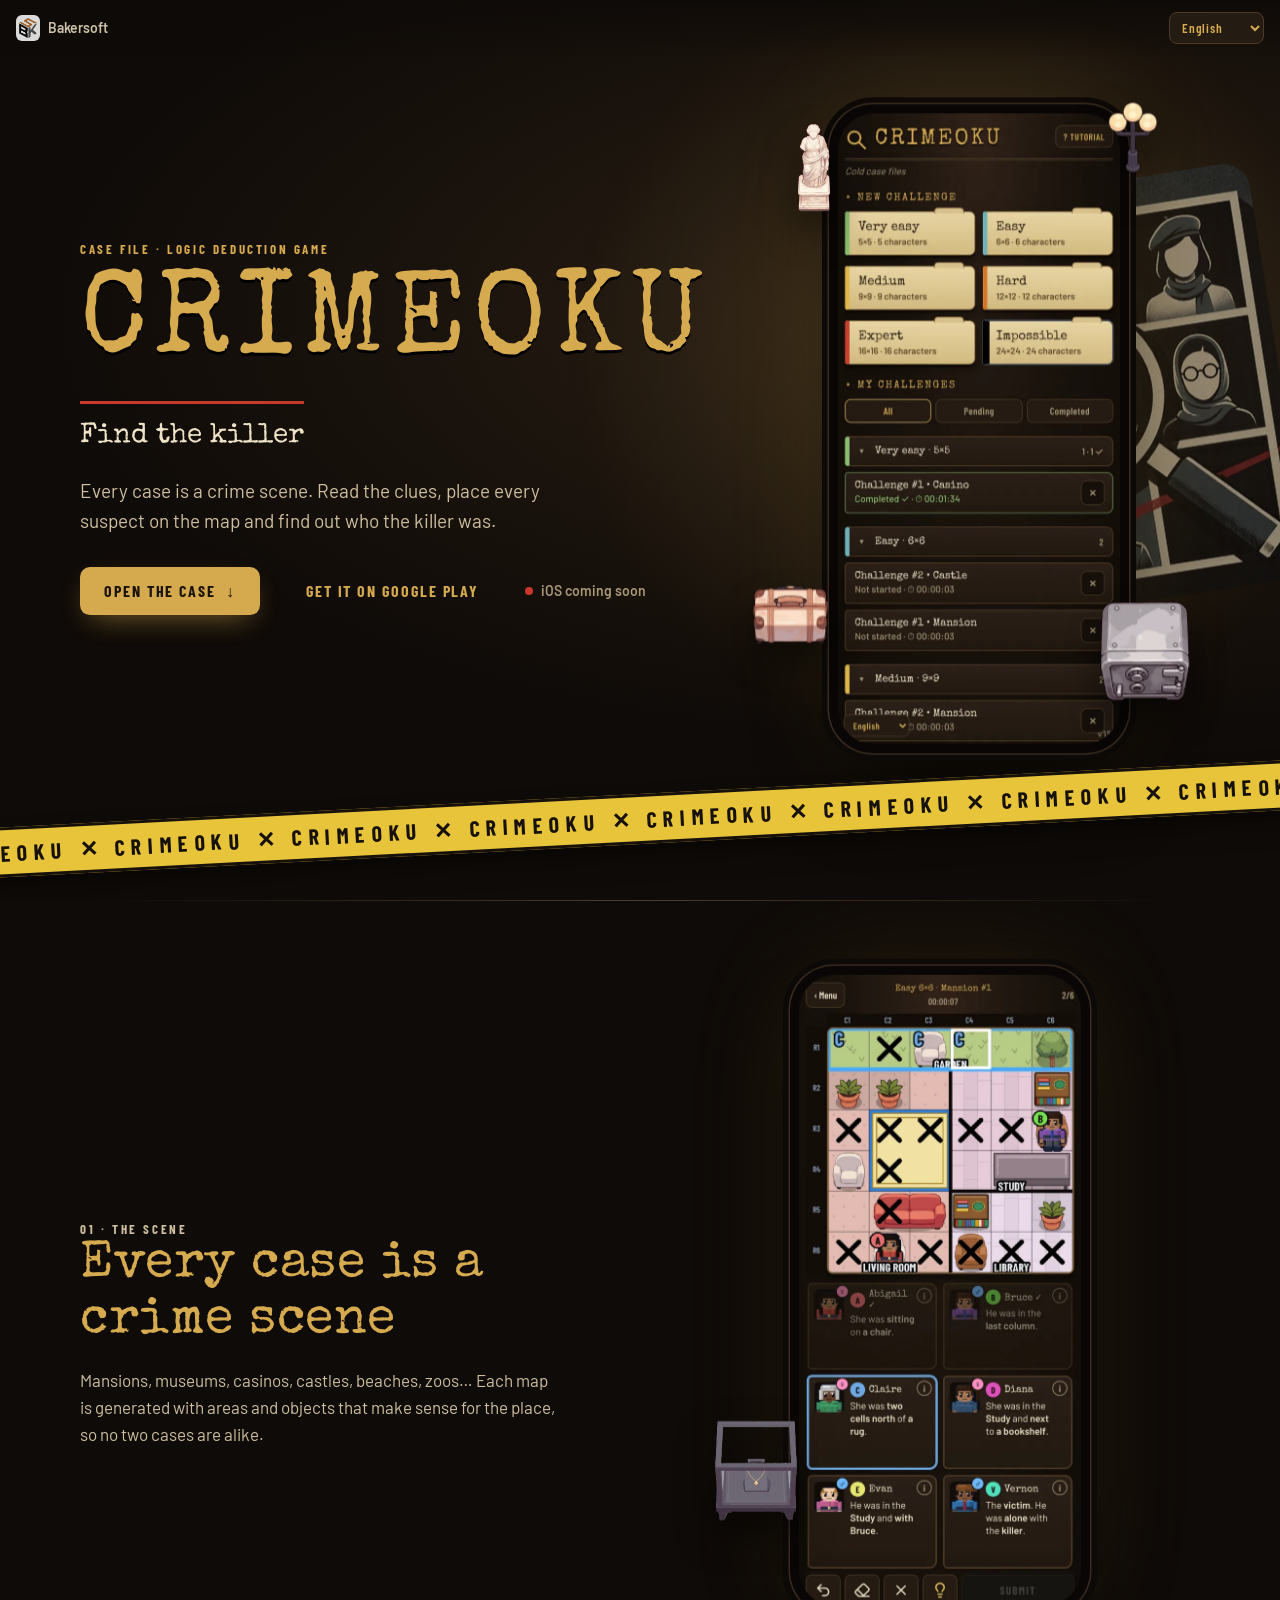
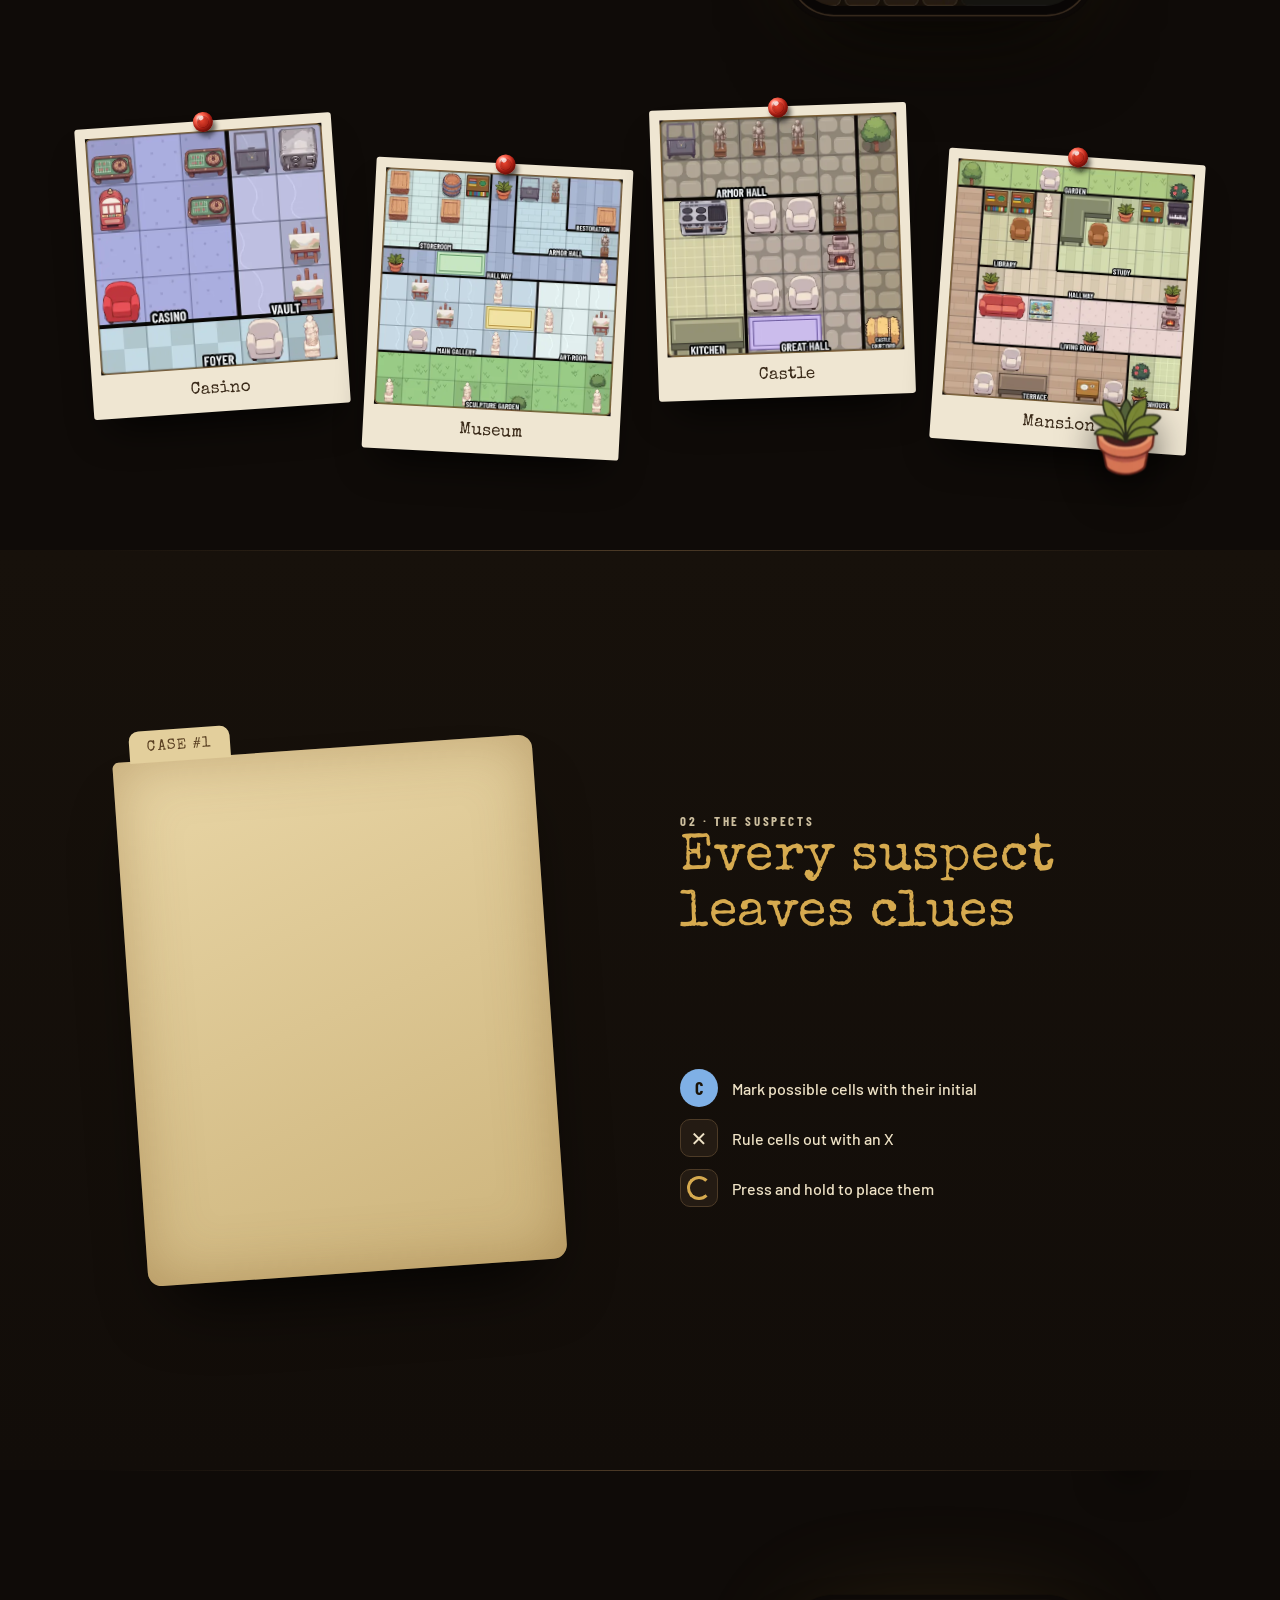
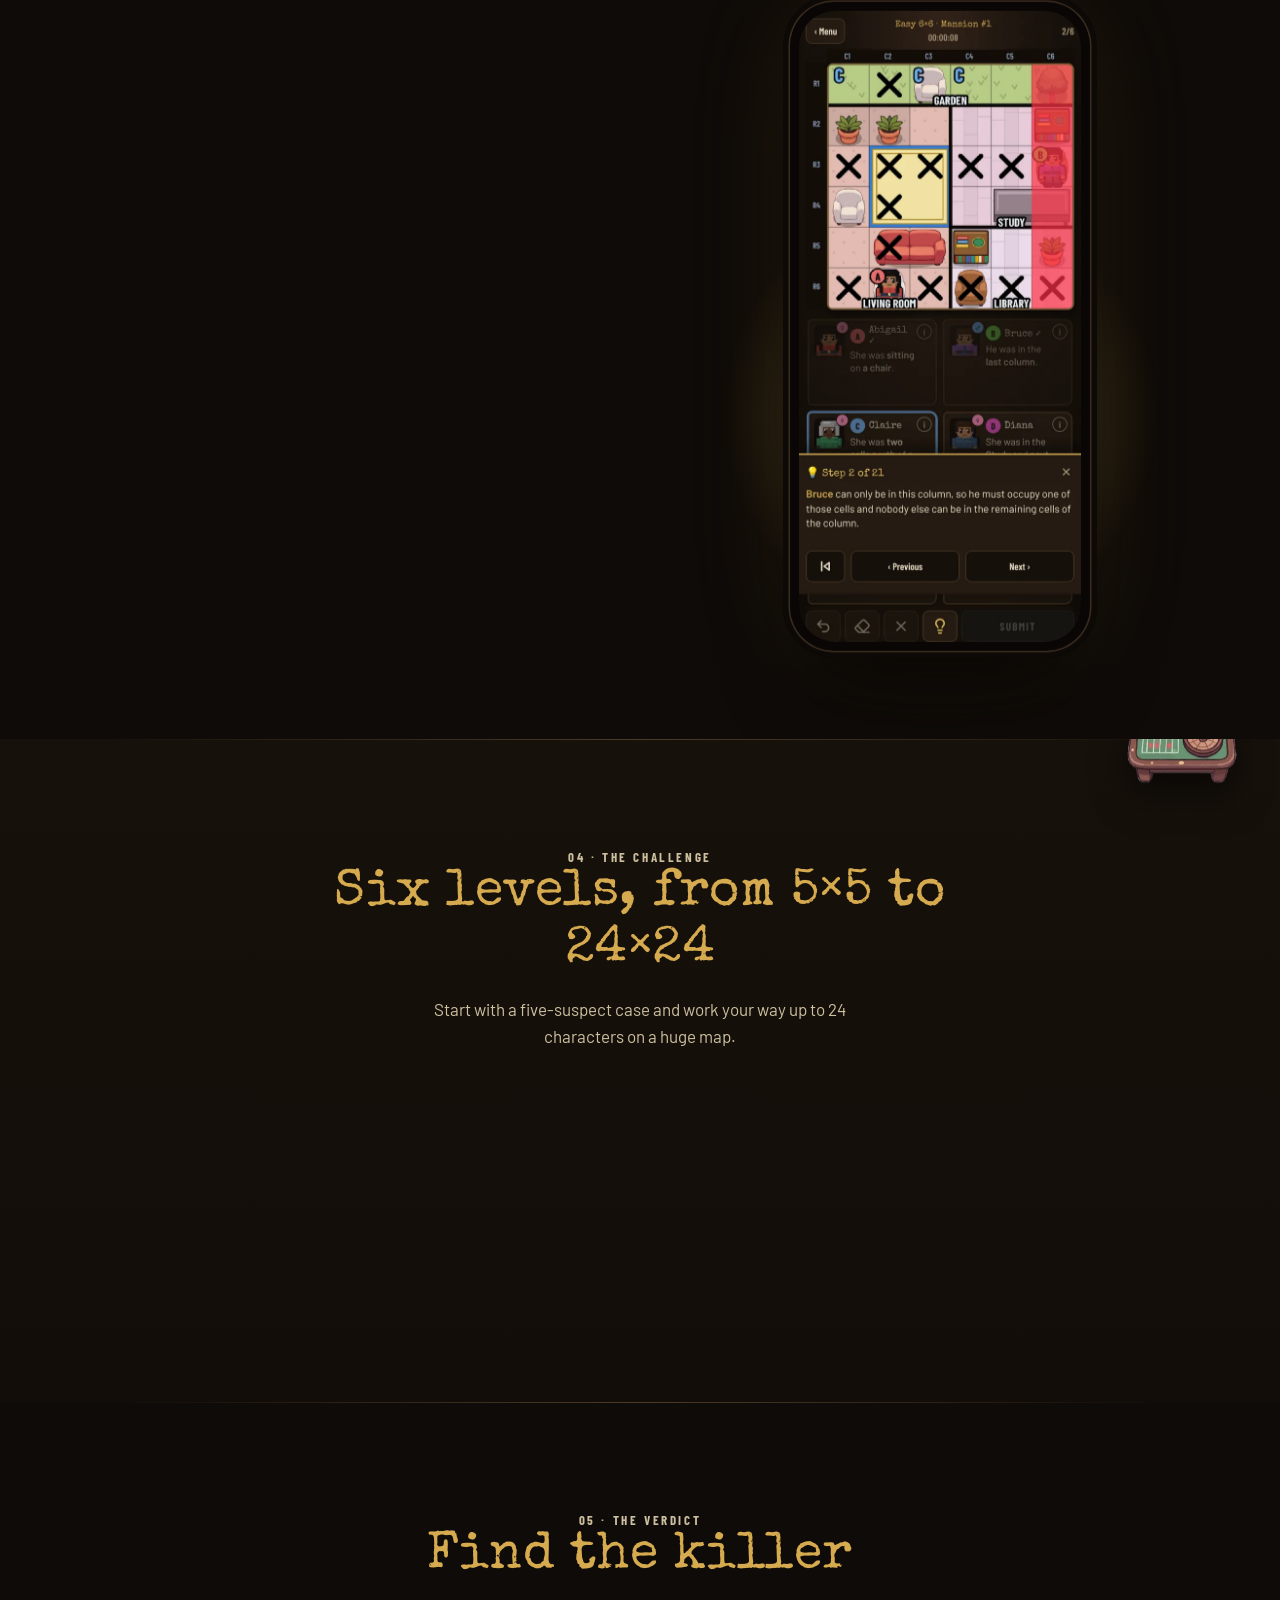
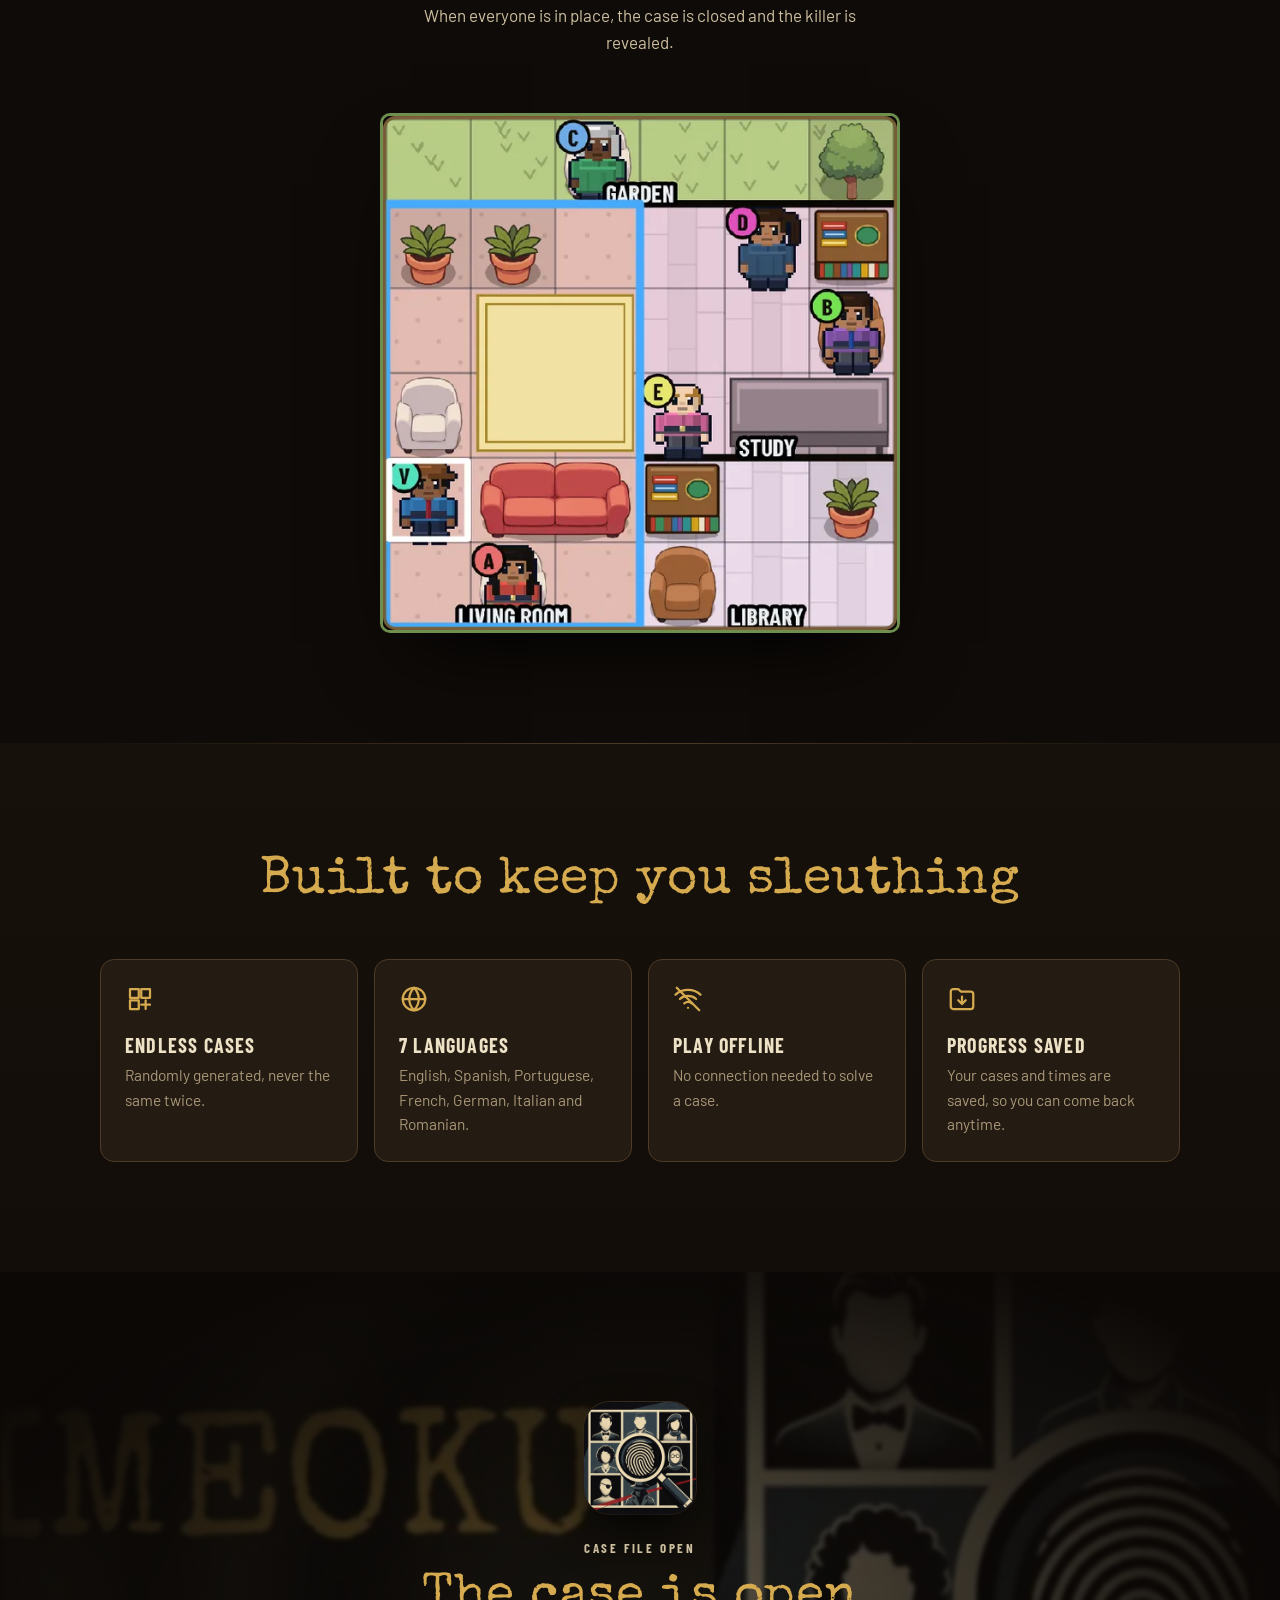
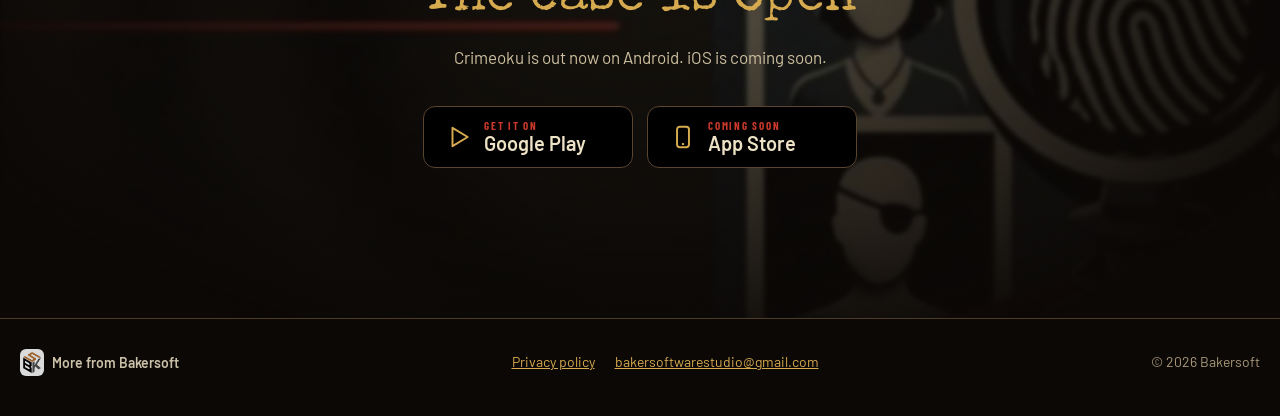
==== commit 3c6228ab: "Crimeoku ya está en Google Play: links y textos en la landing y en la home Co-Authored-By: Claude So" ====
--- a/crimeoku/index.html
+++ b/crimeoku/index.html
@@ -4,10 +4,10 @@
 <meta charset="utf-8">
 <meta name="viewport" content="width=device-width,initial-scale=1,minimum-scale=1,maximum-scale=1,user-scalable=no,viewport-fit=cover">
 <title>Crimeoku — Find the killer</title>
-<meta name="description" content="Crimeoku is a logic deduction game: every case is a crime scene. Read the clues, place every suspect on the map and find the killer. Coming soon to Android and iOS.">
+<meta name="description" content="Crimeoku is a logic deduction game: every case is a crime scene. Read the clues, place every suspect on the map and find the killer. Available on Android, coming soon to iOS.">
 <meta name="theme-color" content="#0f0b08">
 <meta property="og:title" content="Crimeoku — Find the killer">
-<meta property="og:description" content="A logic deduction game where every case is a crime scene. Coming soon to Android and iOS.">
+<meta property="og:description" content="A logic deduction game where every case is a crime scene. Available on Android, coming soon to iOS.">
 <meta property="og:image" content="https://baker-software-studio.github.io/img/crimeoku-banner-clean.jpg">
 <meta property="og:type" content="website">
 <link rel="icon" href="../img/crimeoku-icon-64.png" type="image/png">
@@ -37,7 +37,8 @@
       <p class="lead rv" style="--d:.3s" data-k="h.lead">Every case is a crime scene. Read the clues, place every suspect on the map and find out who the killer was.</p>
       <div class="hero-act rv" style="--d:.4s">
         <a class="btn gold" href="#scene"><span data-k="h.cta">Open the case</span> <span aria-hidden="true">↓</span></a>
-        <span class="soon-dot" data-k="h.soon">Coming soon to Android and iOS</span>
+        <a class="btn ghost" href="https://play.google.com/store/apps/details?id=com.bakersoftstudio.crimeoku" target="_blank" rel="noopener" data-k="h.play">Get it on Google Play</a>
+        <span class="soon-dot" data-k="h.soon">iOS coming soon</span>
       </div>
     </div>
     <div class="hero-art">
@@ -166,11 +167,11 @@
   <div class="px cta-bg" data-depth=".2" aria-hidden="true"></div>
   <div class="cta-in">
     <img class="cta-icon rv z" src="../img/crimeoku-icon.png" width="112" height="112" alt="">
-    <p class="kick rv" style="--d:.1s" data-k="cta.k">Case file opening soon</p>
-    <h2 class="rv" style="--d:.2s" data-k="cta.h">The case is about to open</h2>
-    <p class="rv" style="--d:.3s" data-k="cta.p">Crimeoku is coming soon to Android and iOS.</p>
+    <p class="kick rv" style="--d:.1s" data-k="cta.k">Case file open</p>
+    <h2 class="rv" style="--d:.2s" data-k="cta.h">The case is open</h2>
+    <p class="rv" style="--d:.3s" data-k="cta.p">Crimeoku is out now on Android. iOS is coming soon.</p>
     <div class="stores">
-      <span class="store rv up" style="--d:.4s" aria-disabled="true"><svg viewBox="0 0 24 24" aria-hidden="true"><path d="M6 3.5v17l14-8.5z"/></svg><span><small data-k="cta.soon">Coming soon</small><b>Google Play</b></span></span>
+      <a class="store rv up" style="--d:.4s" href="https://play.google.com/store/apps/details?id=com.bakersoftstudio.crimeoku" target="_blank" rel="noopener"><svg viewBox="0 0 24 24" aria-hidden="true"><path d="M6 3.5v17l14-8.5z"/></svg><span><small data-k="cta.get">Get it on</small><b>Google Play</b></span></a>
       <span class="store rv up" style="--d:.52s" aria-disabled="true"><svg viewBox="0 0 24 24" aria-hidden="true"><rect x="6.5" y="2.5" width="11" height="19" rx="2.5"/><path d="M11 18.5h2"/></svg><span><small data-k="cta.soon">Coming soon</small><b>App Store</b></span></span>
     </div>
   </div>
@@ -185,6 +186,6 @@
   <span>© 2026 Bakersoft</span>
 </footer>
 
-<script src="landing.js?v=15"></script>
+<script src="landing.js?v=17"></script>
 </body>
 </html>
--- a/crimeoku/landing.css
+++ b/crimeoku/landing.css
@@ -196,6 +196,8 @@
 .stores{display:flex;flex-wrap:wrap;justify-content:center;gap:14px;margin-top:34px}
 .store{display:inline-flex;align-items:center;gap:12px;min-width:210px;padding:12px 22px;border-radius:12px;background:#000;border:1px solid #5a4630;color:var(--ink);text-align:left;cursor:default}
 .store svg{width:26px;height:26px;fill:none;stroke:var(--gold);stroke-width:1.8;stroke-linejoin:round}
+.store[href]{cursor:pointer;text-decoration:none;transition:border-color .2s,transform .2s}
+.store[href]:hover{border-color:var(--gold)}
 .store small{display:block;font:700 11px var(--fc);letter-spacing:.16em;text-transform:uppercase;color:var(--red)}
 .store b{display:block;font:600 20px/1.15 var(--fb)}
 
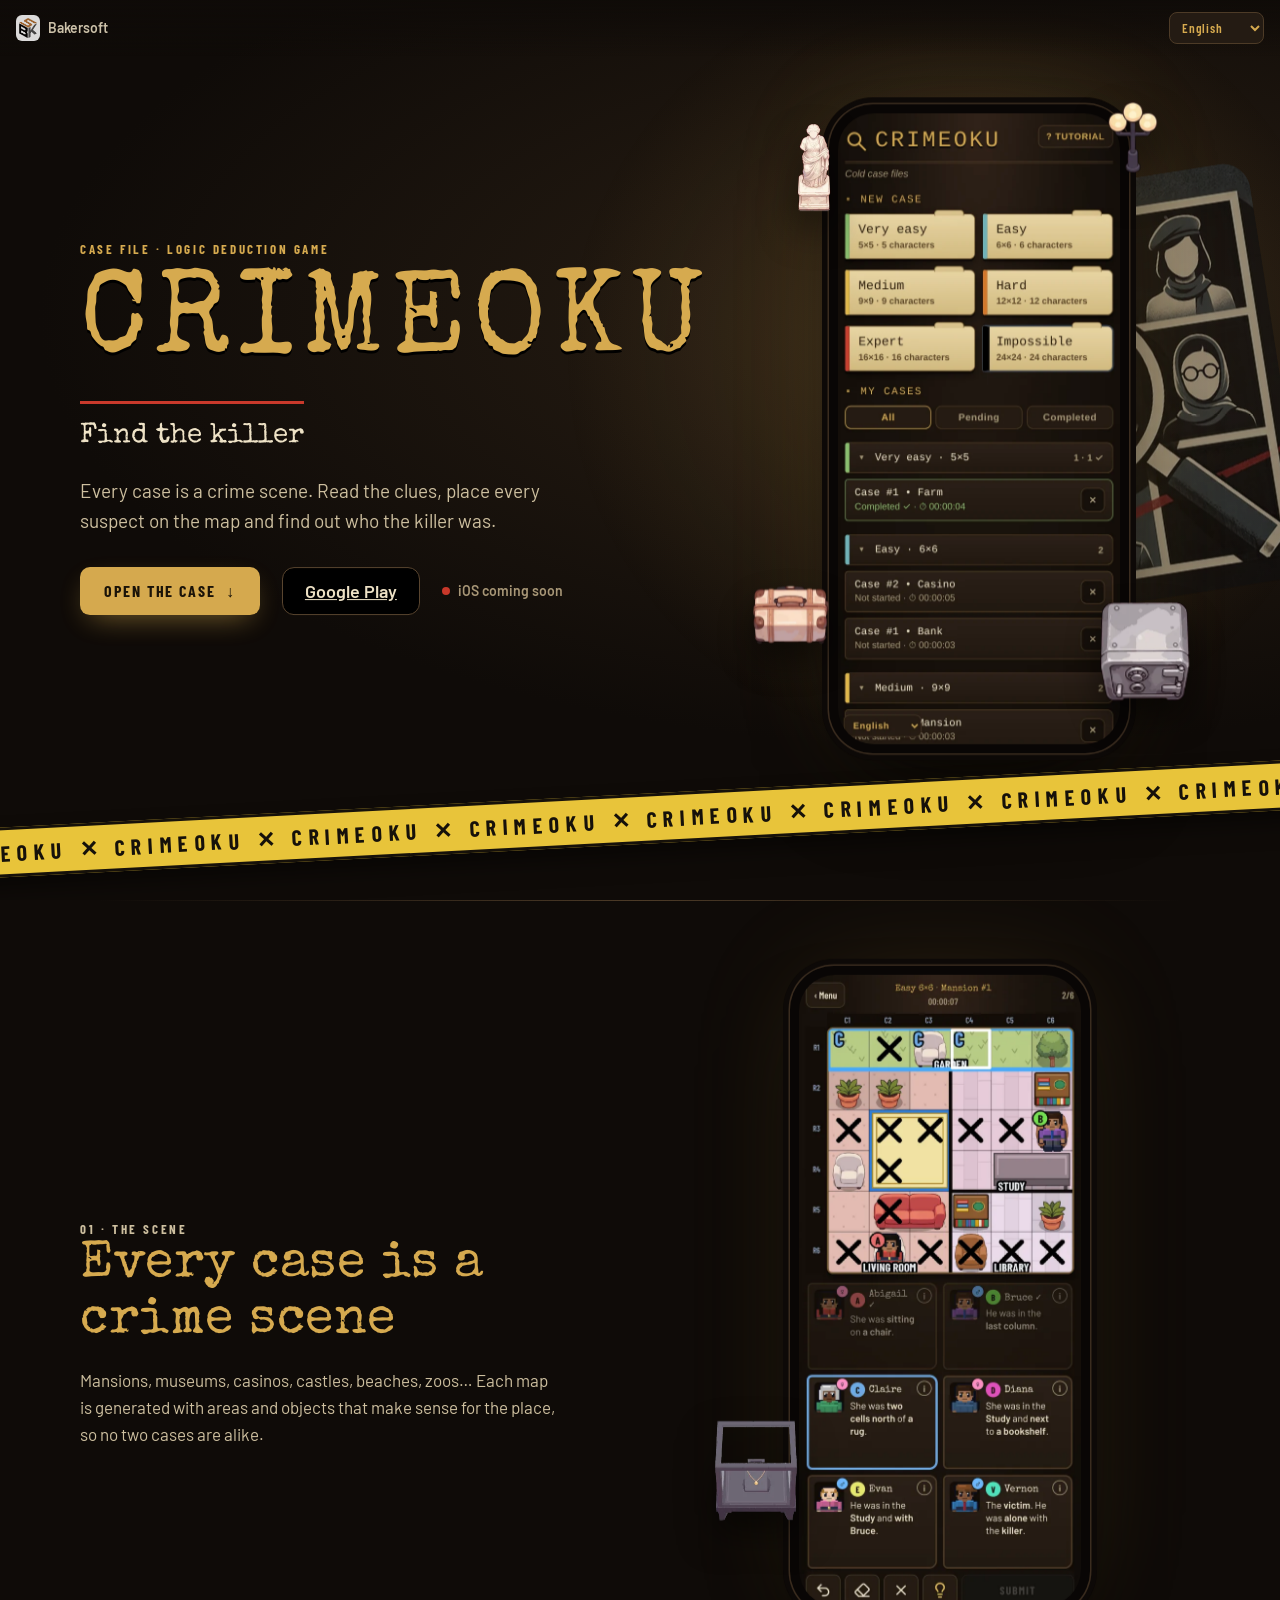
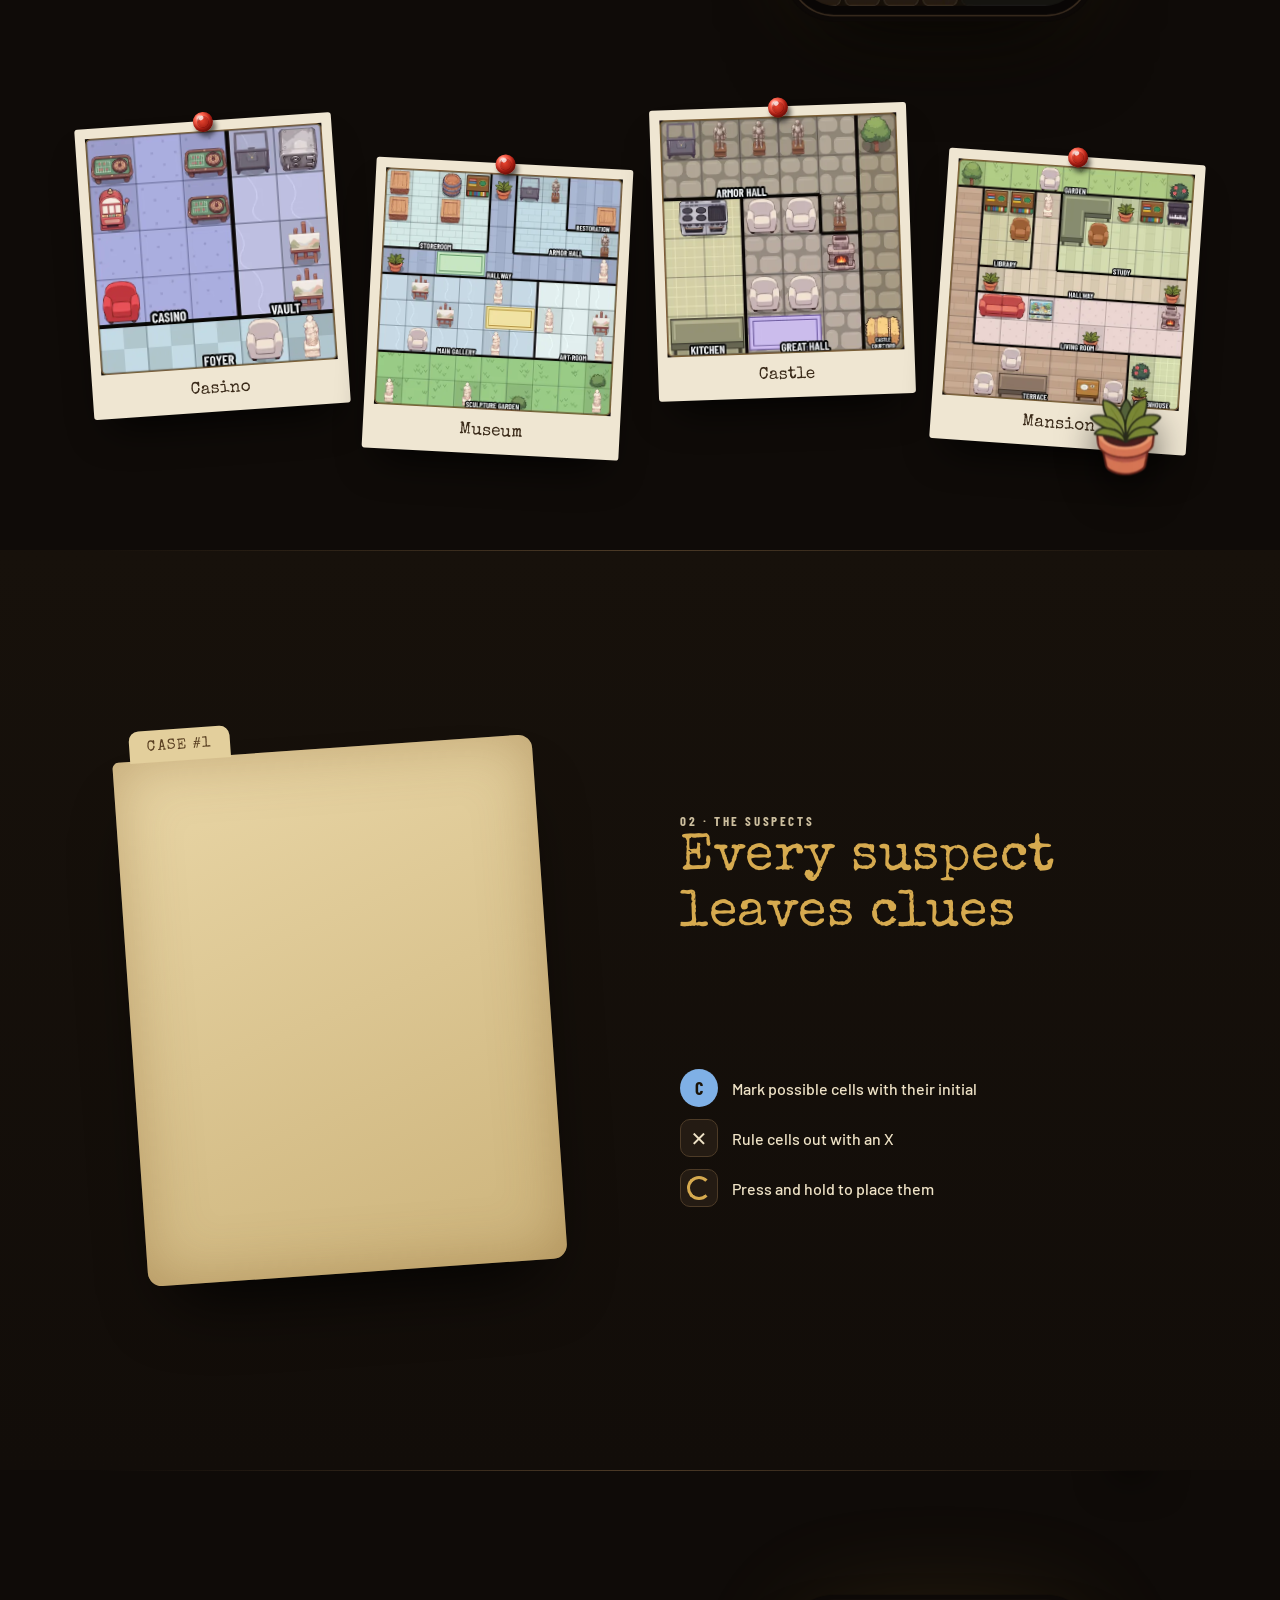
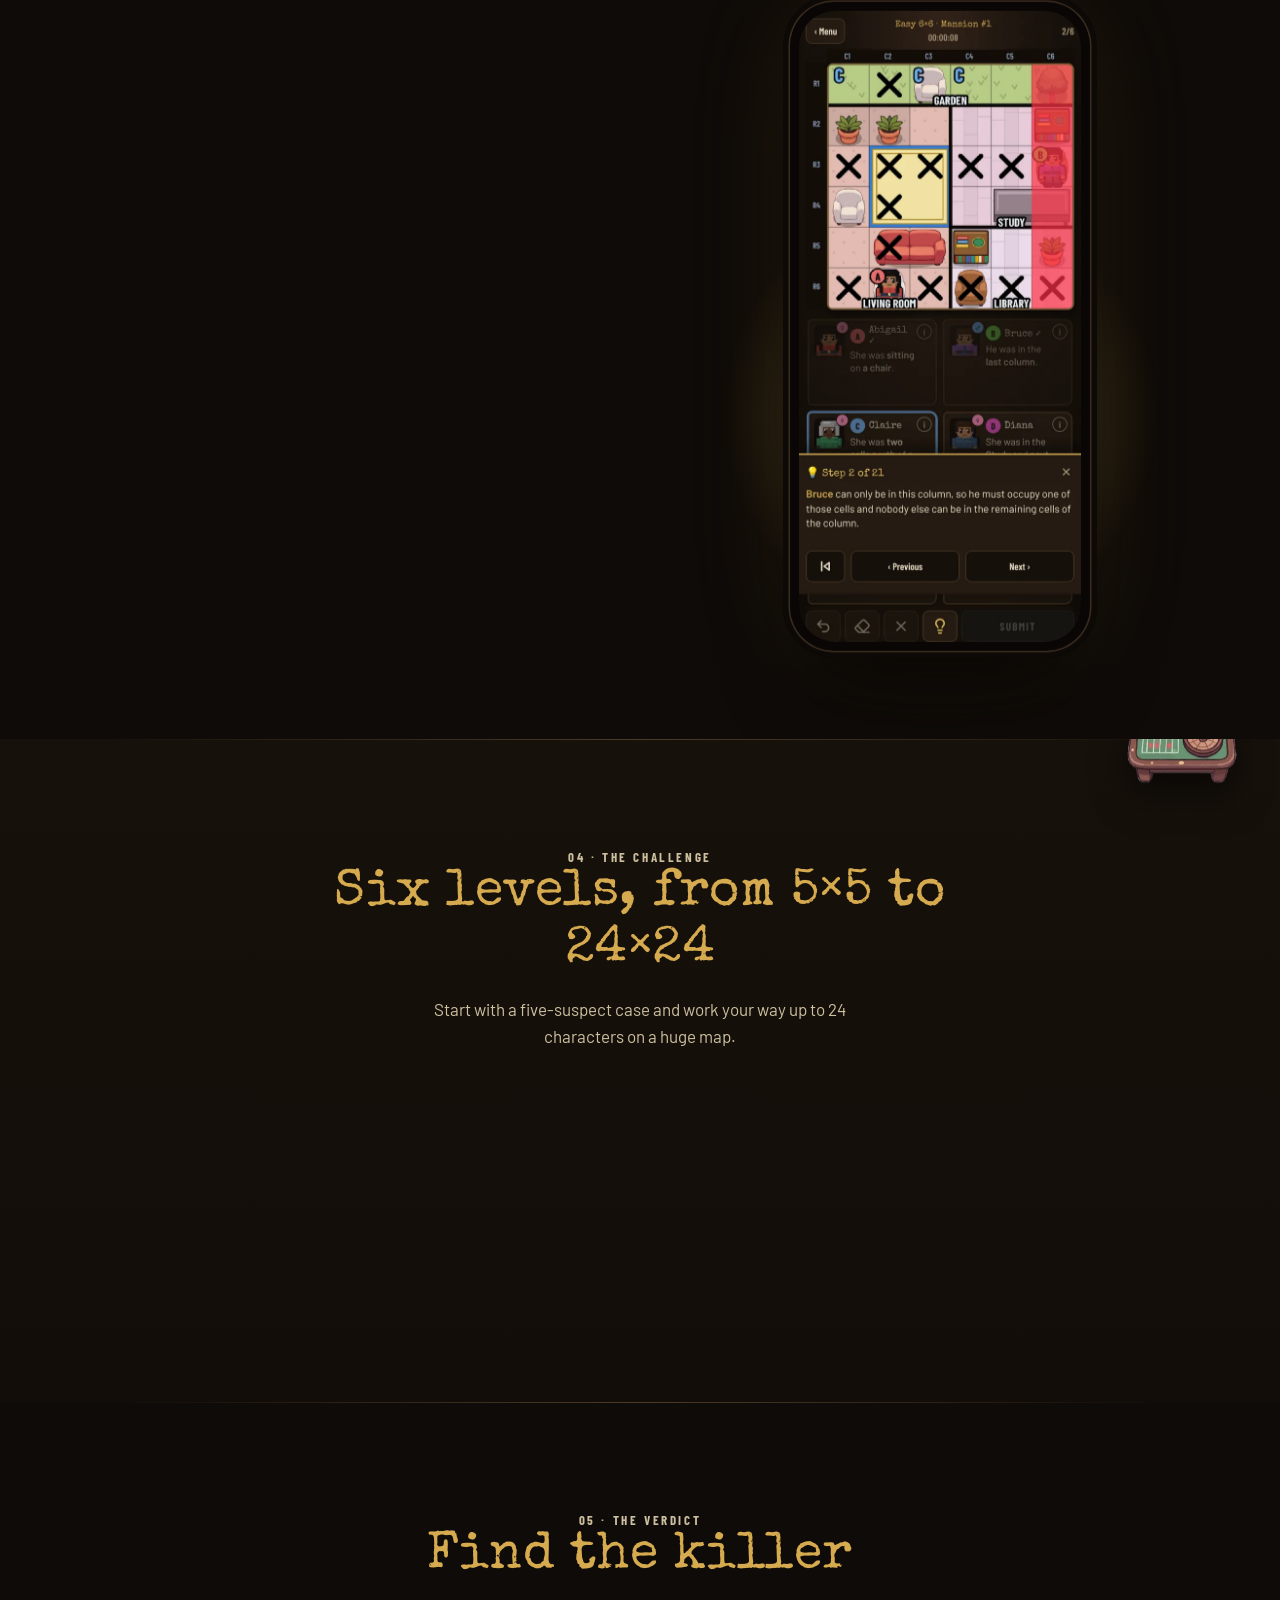
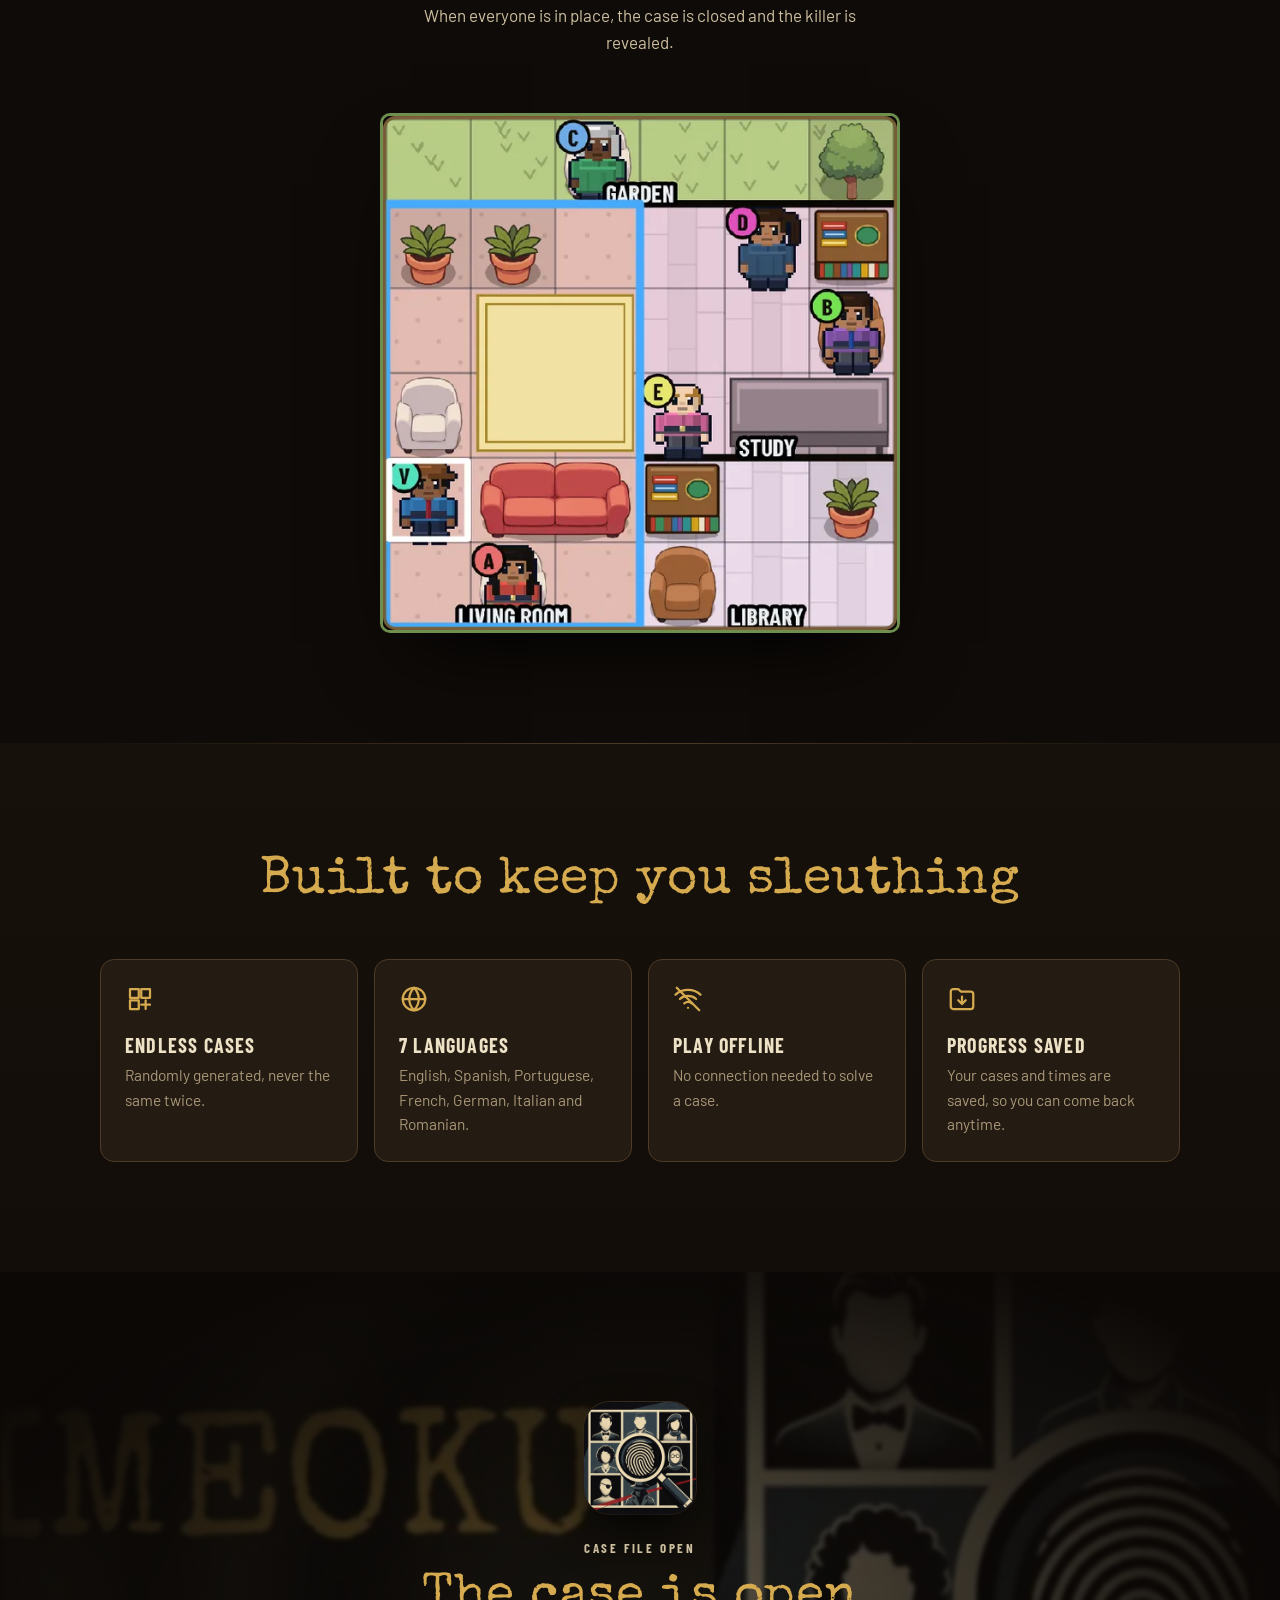
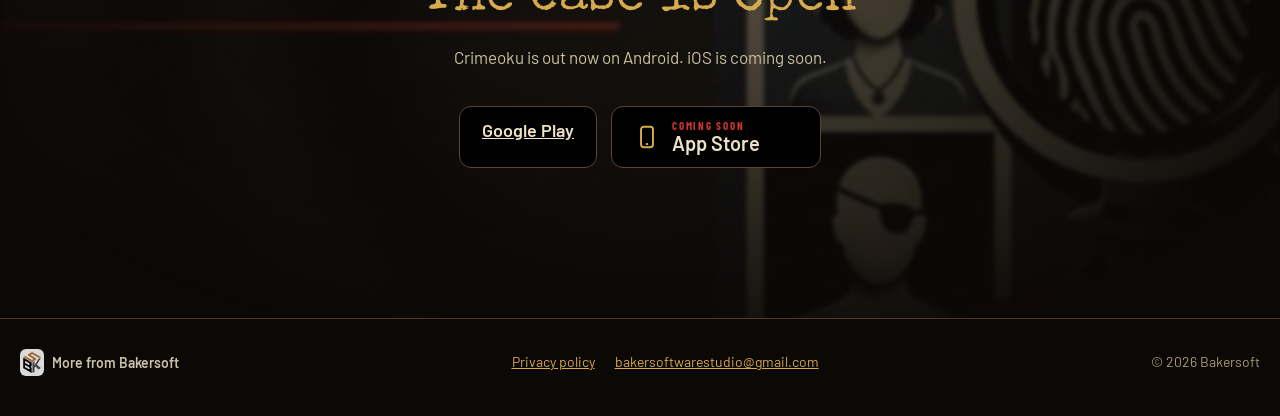
==== commit a60cefa4: "Crimeoku landing: official Google Play badge and menu screenshots with 'caso' wording Co-Authored-By" ====
--- a/crimeoku/index.html
+++ b/crimeoku/index.html
@@ -37,7 +37,7 @@
       <p class="lead rv" style="--d:.3s" data-k="h.lead">Every case is a crime scene. Read the clues, place every suspect on the map and find out who the killer was.</p>
       <div class="hero-act rv" style="--d:.4s">
         <a class="btn gold" href="#scene"><span data-k="h.cta">Open the case</span> <span aria-hidden="true">↓</span></a>
-        <a class="btn ghost" href="https://play.google.com/store/apps/details?id=com.bakersoftstudio.crimeoku" target="_blank" rel="noopener" data-k="h.play">Get it on Google Play</a>
+        <a class="gplay" href="https://play.google.com/store/apps/details?id=com.bakersoftstudio.crimeoku" target="_blank" rel="noopener"><img data-badge="1" alt="Get it on Google Play" height="64"></a>
         <span class="soon-dot" data-k="h.soon">iOS coming soon</span>
       </div>
     </div>
@@ -171,7 +171,7 @@
     <h2 class="rv" style="--d:.2s" data-k="cta.h">The case is open</h2>
     <p class="rv" style="--d:.3s" data-k="cta.p">Crimeoku is out now on Android. iOS is coming soon.</p>
     <div class="stores">
-      <a class="store rv up" style="--d:.4s" href="https://play.google.com/store/apps/details?id=com.bakersoftstudio.crimeoku" target="_blank" rel="noopener"><svg viewBox="0 0 24 24" aria-hidden="true"><path d="M6 3.5v17l14-8.5z"/></svg><span><small data-k="cta.get">Get it on</small><b>Google Play</b></span></a>
+      <a class="gplay rv up" style="--d:.4s" href="https://play.google.com/store/apps/details?id=com.bakersoftstudio.crimeoku" target="_blank" rel="noopener"><img data-badge="1" alt="Get it on Google Play" height="64"></a>
       <span class="store rv up" style="--d:.52s" aria-disabled="true"><svg viewBox="0 0 24 24" aria-hidden="true"><rect x="6.5" y="2.5" width="11" height="19" rx="2.5"/><path d="M11 18.5h2"/></svg><span><small data-k="cta.soon">Coming soon</small><b>App Store</b></span></span>
     </div>
   </div>
--- a/crimeoku/landing.css
+++ b/crimeoku/landing.css
@@ -198,6 +198,10 @@
 .store svg{width:26px;height:26px;fill:none;stroke:var(--gold);stroke-width:1.8;stroke-linejoin:round}
 .store[href]{cursor:pointer;text-decoration:none;transition:border-color .2s,transform .2s}
 .store[href]:hover{border-color:var(--gold)}
+.gplay{display:inline-block;line-height:0;transition:transform .2s}
+.gplay:hover{transform:translateY(-2px)}
+.gplay img{height:64px;width:auto;display:block}
+.gplay.gp-fb{line-height:1.2;padding:12px 22px;border-radius:12px;background:#000;border:1px solid #5a4630;color:var(--ink);font:600 18px var(--fb)}
 .store small{display:block;font:700 11px var(--fc);letter-spacing:.16em;text-transform:uppercase;color:var(--red)}
 .store b{display:block;font:600 20px/1.15 var(--fb)}
 
